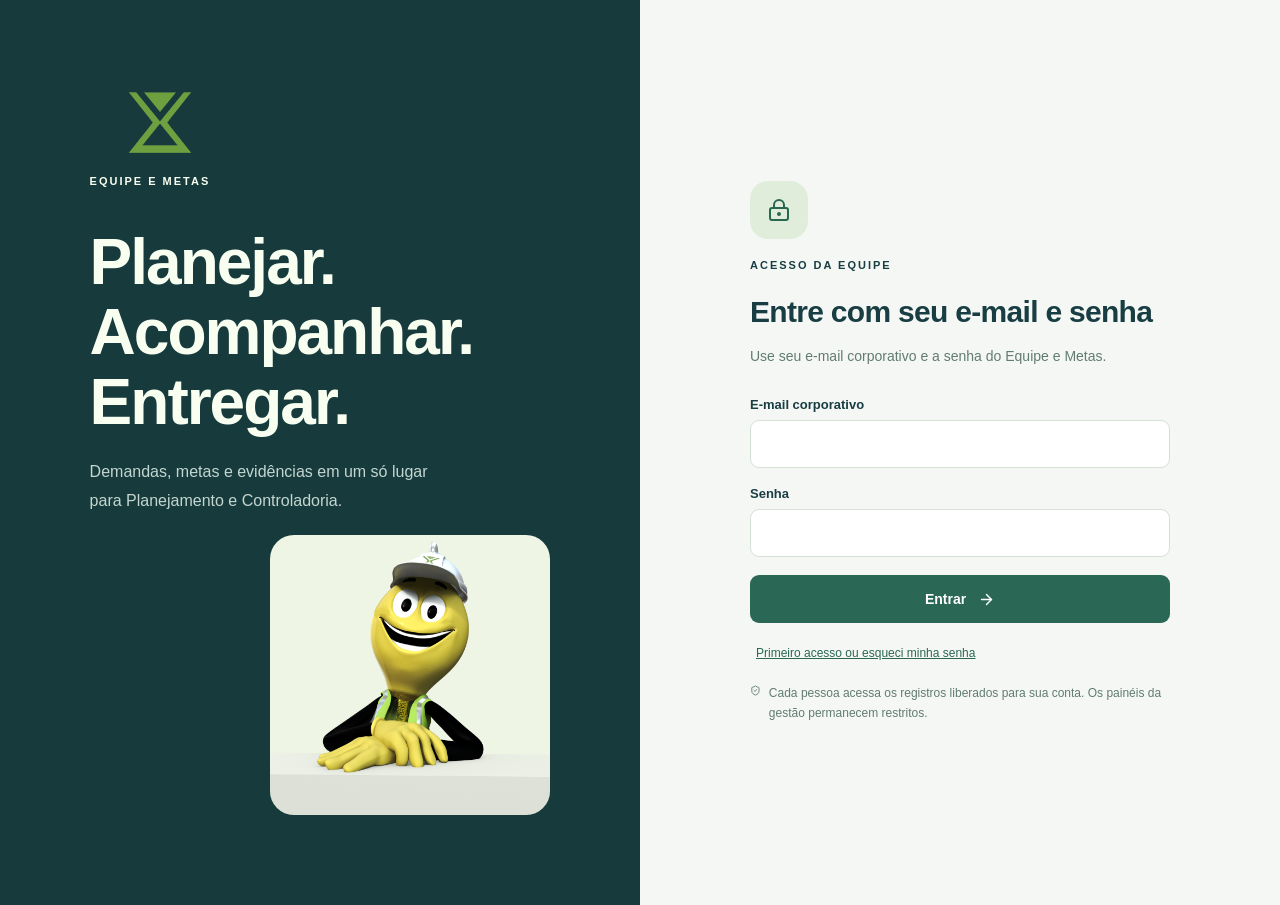
==== index.html @ 8d79b0d6 "Publish direct Microsoft authorization and return to email panel" ====
<!doctype html><html lang="pt-BR"><head><meta charset="UTF-8"/><meta name="viewport" content="width=device-width, initial-scale=1.0"/><meta name="referrer" content="strict-origin-when-cross-origin"/><meta name="robots" content="noindex,nofollow"/><title>LUPEMA | Equipe e Metas</title>  <script type="module" crossorigin src="./assets/index-ZV9DsoU4.js"></script>
  <link rel="modulepreload" crossorigin href="./assets/Configuration-v-RTtasw.js">
  <link rel="stylesheet" crossorigin href="./assets/index-D6_NsVhE.css">
</head><body><div id="root"></div></body></html>
---- assets/index-D6_NsVhE.css ----
.team-chat{grid-template-columns:260px minmax(0,1fr);align-items:start;gap:22px;display:grid}.chat-context{color:#254338;background:#eaf1ed;border:1px solid #d7e3db;border-radius:16px;padding:24px}.chat-team-icon{background:#d6e5dc;border-radius:15px;place-items:center;width:52px;height:52px;margin-bottom:22px;display:grid}.chat-context h2{margin:8px 0;font-size:23px}.chat-context>p{color:#5a6d65;margin:0 0 24px;font-size:14px;line-height:1.65}.chat-day-picker{border-top:1px solid #d1ded5;padding-top:20px}.chat-day-picker label{margin-bottom:8px;font-size:12px;font-weight:700;display:block}.chat-day-picker>div{align-items:center;gap:3px;display:flex}.chat-day-picker input{width:100%;min-width:0;font:inherit;background:#fff;border:1px solid #c7d8cd;border-radius:7px;padding:9px;font-size:13px}.chat-day-picker .text-btn{margin-top:10px}.chat-topics{gap:13px;margin-top:26px;font-size:12px;display:grid}.chat-topics b{font-size:13px}.chat-privacy{border-top:1px solid #d1ded5;gap:9px;margin-top:26px;padding-top:19px;display:flex}.chat-privacy svg{flex-shrink:0;margin-top:3px}.chat-privacy p{margin:0;font-size:12px;line-height:1.6}.chat-conversation{background:#fff;border:1px solid #dce6df;border-radius:16px;min-width:0;overflow:hidden;box-shadow:0 8px 28px #24473605}.chat-header{border-bottom:1px solid #e4ebe6;justify-content:space-between;align-items:center;padding:20px 24px;display:flex}.chat-header h2{margin:5px 0;font-size:21px}.chat-sync{color:#6b8176;font-size:12px}.chat-messages{overscroll-behavior:contain;scrollbar-gutter:stable;background:#f7f9f7;height:clamp(300px,47vh,590px);padding:24px;overflow-y:auto}.chat-empty{text-align:center;color:#819188;flex-direction:column;justify-content:center;align-items:center;gap:8px;min-height:270px;padding:20px;display:flex}.chat-empty h3{color:#294d3f;margin:8px 0 0;font-size:20px}.chat-empty p{max-width:350px;margin:0;font-size:14px;line-height:1.6}.chat-empty small{margin-top:7px;font-size:12px}.chat-message{align-items:flex-end;gap:10px;margin:0 0 18px;display:flex}.chat-avatar{color:#345b49;background:#e3ece7;border-radius:50%;flex-shrink:0;place-items:center;width:32px;height:32px;font-size:11px;font-weight:700;display:grid}.chat-bubble{background:#fff;border:1px solid #e1e8e3;border-radius:15px 15px 15px 3px;min-width:150px;max-width:80%;padding:13px 16px 10px}.chat-message.mine{flex-direction:row-reverse}.chat-message.mine .chat-avatar{color:#fff;background:#2f6753}.chat-message.mine .chat-bubble{background:#e7f1e9;border-color:#d4e5d8;border-radius:15px 15px 3px}.chat-message-meta{justify-content:space-between;align-items:center;gap:18px;display:flex}.chat-message-meta b{color:#315842;font-size:12px}.chat-message-meta time{color:#788a7e;font-size:10px}.chat-bubble>p{white-space:pre-wrap;overflow-wrap:anywhere;color:#2d4135;margin:8px 0;font-size:14px;line-height:1.65}.chat-bubble blockquote{overflow-wrap:anywhere;background:#00000004;border-left:3px solid #94b59d;gap:4px;margin:10px 0 0;padding:7px 10px;font-size:11px;display:grid}.chat-bubble blockquote span{white-space:pre-wrap}.chat-reply{color:#637d6c;font:inherit;cursor:pointer;background:0 0;border:0;align-items:center;gap:5px;padding:2px 0;font-size:11px;display:flex}.chat-composer{background:#fff;border-top:1px solid #e2eae4;padding:17px 22px}.chat-composer textarea{box-sizing:border-box;resize:vertical;color:#263f30;width:100%;min-height:80px;max-height:220px;font:inherit;background:#fafcfb;border:1px solid #d8e4db;border-radius:10px;padding:13px 14px;font-size:14px;line-height:1.6;display:block}.chat-composer textarea:focus{outline-offset:2px;outline:2px solid #6b9879}.chat-compose-footer{justify-content:space-between;align-items:center;gap:12px;margin-top:12px;display:flex}.chat-compose-footer>span{color:#7b8c81;font-size:11px}.chat-reply-preview{background:#f1f6f2;border-left:3px solid #6d9276;border-radius:5px;justify-content:space-between;align-items:center;gap:15px;margin-bottom:10px;padding:10px 12px;display:flex}.chat-reply-preview>div{gap:5px;min-width:0;font-size:12px;display:grid}.chat-reply-preview span{white-space:nowrap;text-overflow:ellipsis;color:#6e8074;overflow:hidden}.chat-error{color:#8e392f;background:#fff3f0;padding:12px 20px;font-size:13px}.chat-error button{color:inherit;cursor:pointer;background:0 0;border:0;text-decoration:underline}.chat-load-more{color:#42624e;cursor:pointer;font:inherit;background:#fff;border:1px solid #d5e1d8;border-radius:20px;margin:0 auto 20px;padding:8px 15px;font-size:12px;display:block}.team-chat button:focus-visible{outline-offset:3px;outline:2px solid #64856d}.team-chat button:disabled{opacity:.55;cursor:default}@media (width<=1100px){.team-chat{grid-template-columns:210px minmax(0,1fr);gap:15px}.chat-context{padding:18px}.chat-bubble{max-width:88%}}@media (width<=780px){.team-chat{grid-template-columns:1fr}.chat-context{grid-template-columns:1fr;gap:0;padding:17px;display:grid}.chat-context .chat-team-icon,.chat-context>.eyebrow,.chat-context>h2,.chat-context>p,.chat-topics{display:none}.chat-day-picker{border:0;padding:0}.chat-day-picker>div{max-width:300px}.chat-privacy{margin-top:14px;padding-top:12px}.chat-header{padding:16px}.chat-messages{height:48vh;padding:16px 10px}.chat-composer{padding:14px}.chat-compose-footer{align-items:flex-end}.chat-compose-footer>span{max-width:115px;line-height:1.5}.chat-bubble{min-width:0;max-width:calc(100% - 42px)}.chat-message-meta{gap:14px}.chat-message-meta b{overflow-wrap:anywhere}.chat-sync{font-size:11px}}.team-chat .sr-only{clip:rect(0,0,0,0);white-space:nowrap;border:0;width:1px;height:1px;margin:-1px;padding:0;position:absolute;overflow:hidden}:root{--ink:#18383e;--muted:#738487;--line:#e5ece9;--paper:#f5f7f6;--green:#2c785b;--lime:#d7f4ac;--red:#b44d43;--amber:#a27526;--blue:#3d7294;--sidebar:242px}*{box-sizing:border-box}body{background:var(--paper);color:var(--ink);-webkit-font-smoothing:antialiased;margin:0;font-family:Inter,-apple-system,BlinkMacSystemFont,Segoe UI,sans-serif;font-size:13px}button,input,select,textarea{font:inherit}button,a,input,select,textarea{-webkit-tap-highlight-color:transparent}button{cursor:pointer}button:disabled{opacity:.5;cursor:default}button:focus-visible,a:focus-visible,summary:focus-visible{outline-offset:3px;outline:3px solid #80ba93}a{color:inherit;text-decoration:none}button{color:inherit}input,select,textarea{color:var(--ink);background:#fff;border:1px solid #dce5df;border-radius:8px;outline:none;max-width:100%;min-height:38px;padding:8px 10px;font-size:12px}input:focus,select:focus,textarea:focus{border-color:#5c967a;box-shadow:0 0 0 3px #4a966517}textarea{resize:vertical;width:100%;line-height:1.6}input:disabled{color:#758583;background:#f2f5f3}h1,h2,h3,h4,p{margin:0}h1,h2,h3{letter-spacing:-.025em}h1{font-size:29px;font-weight:650;line-height:1.23}h2{font-size:17px;font-weight:650;line-height:1.4}h3{font-size:15px;font-weight:650}h4{font-size:12px;font-weight:650}small{color:var(--muted);font-size:11px;line-height:1.6}b,strong{font-weight:600}.app-shell{min-height:100vh}.sidebar{width:var(--sidebar);color:#b7cbca;z-index:20;background:#15353b;border-right:1px solid #204047;flex-direction:column;padding:30px 18px 0;display:flex;position:fixed;inset:0 auto 0 0}.brand{flex-direction:column;gap:16px;margin:0 11px 35px;display:flex}.brand img{object-fit:contain;object-position:left;filter:brightness(0)invert();width:158px;height:49px}.brand>span{letter-spacing:3.6px;color:#b9d5cc;font-size:9px;font-weight:600}.nav-label{letter-spacing:1.8px;color:#7e9fa1;margin-bottom:10px;padding-left:13px;font-size:9px;font-weight:600;display:block}.nav-label.second{margin:27px 0 9px}nav{flex:1;margin:0 -3px;overflow-y:auto}nav button{color:#b1c8c7;text-align:left;background:0 0;border:none;border-radius:7px;align-items:center;gap:11px;width:100%;margin-bottom:4px;padding:12px 13px;font-size:11.5px;font-weight:500;transition:all .15s;display:flex}nav button:hover{color:#fff;background:#ffffff0a}nav button.active{background:var(--lime);color:#1c463e;font-weight:650}nav button b{background:#ffffff12;border-radius:5px;place-items:center;min-width:19px;height:19px;margin-left:auto;font-size:10px;display:grid}nav button.active b{background:#123d2f16}.sidebar-bottom{padding:20px 12px 0}.private-label{color:#b1d4c4;align-items:center;gap:7px;font-size:10px;display:flex}.sidebar-bottom p{color:#7b9c9d;margin:13px 0 20px;font-size:11px;line-height:1.8}.sidebar-person{border-top:1px solid #ffffff10;align-items:center;gap:10px;margin:0 -12px;padding:20px 9px;display:flex}.sidebar-person b{color:#e2eeeb;font-size:11px}.sidebar-person small{color:#8da9a8;margin-top:3px;font-size:9px;display:block}.sidebar-person .avatar{color:#d2e5dc;background:#3b5759;width:34px;height:34px}.workspace{margin-left:var(--sidebar)}.topbar{border-bottom:1px solid var(--line);background:#ffffffdc;justify-content:space-between;align-items:center;height:65px;padding:0 36px;display:flex}.breadcrumb{color:#90a09d;align-items:center;gap:14px;font-size:10px;display:flex}.breadcrumb>span{letter-spacing:1.5px;font-size:9px}.breadcrumb b{color:#45605e;font-size:11px;font-weight:500}.topbar-right{align-items:center;gap:15px;display:flex}.sync{color:#8a9b94;align-items:center;gap:6px;font-size:10px;display:flex}.sync i{background:#74ab86;border-radius:50%;width:5px;height:5px}.avatar{color:#55735d;letter-spacing:.2px;background:#edf2e9;border-radius:50%;flex-shrink:0;justify-content:center;align-items:center;width:36px;height:36px;font-size:11px;font-weight:600;display:inline-flex}.avatar.small{background:#e8eee6;width:24px;height:24px;font-size:8px}.topbar .avatar{width:29px;height:29px}.mobile-menu{display:none!important}main{max-width:1710px;margin:auto;padding:33px 36px 0}.page-heading{justify-content:space-between;align-items:center;gap:20px;margin-bottom:26px;display:flex}.eyebrow{letter-spacing:1.6px;color:#82958c;margin-bottom:8px;font-size:8.5px;font-weight:650;display:block}.page-heading h1{margin-bottom:8px}.page-heading p{color:#7c8f87;font-size:12px;line-height:1.6}.heading-actions{white-space:nowrap;align-items:center;gap:9px;display:flex}.btn{white-space:nowrap;background:#fff;border:1px solid #dbe4dc;border-radius:7px;justify-content:center;align-items:center;gap:7px;min-height:36px;padding:10px 12px;font-size:11px;font-weight:550;line-height:1;transition:all .15s;display:inline-flex}.btn:hover{background:#f1f5ef;border-color:#b6cec0}.btn.primary{color:#fff;background:#2b6754;border-color:#2b6754;box-shadow:0 2px 2px #16312608}.btn.primary:hover{background:#21543f}.btn.outline{background:0 0}.btn.light{background:var(--lime);border-color:var(--lime);color:#204a37}.btn.danger-ghost{color:var(--red);background:0 0;border-color:#0000}.icon-btn{color:#7c9088;background:0 0;border:none;border-radius:6px;justify-content:center;align-items:center;padding:6px;display:inline-flex}.icon-btn:hover{color:var(--green);background:#eef4ef}.text-btn{color:#467c62;cursor:pointer;white-space:nowrap;background:0 0;border:none;align-items:center;gap:6px;padding:0;font-size:10px;font-weight:600;display:inline-flex}.text-btn.white{color:#cee5d9}.filters{flex-wrap:wrap;align-items:center;gap:9px;min-height:43px;margin-bottom:23px;display:flex}.period-pills{background:#e9eeea;border-radius:7px;margin-right:5px;padding:3px;display:flex}.period-pills button{color:#7b8c80;background:0 0;border:0;border-radius:5px;padding:8px 12px;font-size:10px;font-weight:550}.period-pills button.selected{color:#2c5a45;background:#fff;box-shadow:0 2px 4px #243b2e10}.date-range{color:#8d9a90;background:#fff;border:1px solid #e0e7e0;border-radius:7px;align-items:center;gap:7px;padding:0 8px;display:flex}.date-range input{width:99px;min-height:34px;box-shadow:none;background:0 0;border:0;padding:6px 0;font-size:10px}.date-range span{font-size:9px}.filters>select{background:#fafcf9;max-width:170px;min-height:35px;padding:6px 10px;font-size:10px}.badge{white-space:nowrap;color:#78877d;background:#f0f3ef;border:1px solid #e9eee7;border-radius:5px;align-items:center;max-width:100%;padding:4px 7px;font-size:9px;font-weight:550;line-height:1.3;display:inline-flex}.badge.green{color:#4d805d;background:#edf6ed;border-color:#e4eee0}.badge.lime{color:#2e6545;background:#d7f4ac;border:0}.badge.blue{color:#4b7a91;background:#edf3f6;border-color:#e2edf1}.badge.red{color:#b56758;background:#fcefeb;border-color:#f6e5de}.badge.amber{color:#a78341;background:#fff6e7;border-color:#f4ecd5}.panel{background:#fff;border:1px solid #e3eae3;border-radius:11px;overflow:hidden;box-shadow:0 2px 3px #18312402}.panel-head{justify-content:space-between;align-items:center;gap:12px;padding:22px 22px 18px;display:flex}.panel-head .eyebrow{letter-spacing:1.5px;margin-bottom:5px;font-size:8px}.small-muted{color:var(--muted);font-size:10px}.panel-note{color:#8b9a8e;background:#fdfefc;border-top:1px solid #eff2ed;padding:15px 22px;font-size:10px;line-height:1.7}.onboarding{color:#e5eee7;background:#183f3e;border:1px solid #244a43;border-radius:11px;grid-template-columns:1fr 360px;gap:30px;margin-bottom:22px;padding:30px 32px;display:grid;position:relative;overflow:hidden}.onboarding:after{content:"";pointer-events:none;border:1px solid #9ecfb214;border-radius:50%;width:360px;height:360px;position:absolute;top:-125px;right:-50px}.onboarding-copy{z-index:1;max-width:460px;position:relative}.onboarding h2{color:#f4f9ef;letter-spacing:-.6px;margin:12px 0 10px;font-size:26px;font-weight:550}.onboarding p{color:#a9c4b7;max-width:440px;font-size:11px;line-height:1.9}.onboard-actions{align-items:center;gap:18px;margin-top:22px;display:flex}.onboarding .badge{letter-spacing:1px;padding:4px 6px;font-size:7px}.onboarding-steps{z-index:1;flex-direction:column;justify-content:center;gap:10px;padding-left:5px;display:flex}.onboarding-steps>div{background:#ffffff05;border:1px solid #c9ebca13;border-radius:7px;align-items:center;gap:14px;padding:12px 14px;display:flex}.onboarding-steps>div>span{color:#a9d994;font-size:10px}.onboarding-steps b{color:#e9f4e5;margin-bottom:3px;font-size:11px;display:block}.onboarding-steps small{color:#8fac9b;font-size:9px}.onboarding-steps svg{color:#769e83;margin-left:auto}.stats-grid{grid-template-columns:repeat(4,minmax(0,1fr));gap:15px;margin-bottom:22px;display:grid}.stat-card{background:#fff;border:1px solid #e1e9df;border-radius:10px;padding:19px 20px 17px}.stat-label{color:#748778;justify-content:space-between;align-items:center;gap:10px;margin-bottom:17px;font-size:10px;font-weight:500;display:flex}.stat-label svg{color:#99b395}.stat-card>strong{letter-spacing:-1px;color:#25483d;font-variant-numeric:tabular-nums;margin-bottom:12px;font-size:32px;font-weight:550;line-height:1.1;display:block}.stat-card em{color:#a3b1a0;letter-spacing:0;font-size:17px;font-style:normal;font-weight:400}.stat-card small{color:#97a18f;font-size:9px}.stat-card.alert-stat{background:#fafcf1;border-color:#e5ebd4}.alert-stat .stat-label svg{color:#b6be89}.dashboard-grid{grid-template-columns:minmax(0,1.65fr) minmax(290px,1fr);gap:21px;margin-bottom:22px;display:grid}.people-now{padding:0 22px 6px}.person-now{border-top:1px solid #edf0ea;padding:17px 0}.person-line{align-items:center;gap:10px;min-width:0;display:flex}.person-line>div{min-width:0}.person-line small{margin-top:3px;font-size:9px;display:block}.person-line>.badge{margin-left:auto;font-size:8px}.current-work{margin:13px 0 12px 46px}.current-work>button{text-align:left;color:#365745;background:#f4f7f0;border:none;border-radius:6px;align-items:flex-start;gap:8px;width:100%;margin-top:7px;padding:11px;display:flex}.running-dot{background:#78a56a;border-radius:50%;flex-shrink:0;width:5px;height:5px;margin-top:4px}.running-dot.blocked{background:#bf7664}.current-work>button b{font-size:10px;font-weight:550;line-height:1.6;display:block}.current-work small{margin-top:4px;font-size:9px;display:block}.current-work svg{flex-shrink:0;margin-left:auto}.current-work>p{color:#a1ad9e;padding:2px 0;font-size:10px}.person-now-footer{color:#99a791;justify-content:space-between;gap:8px;margin-left:46px;font-size:9px;display:flex}.person-now-footer button{color:#739365;background:0 0;border:0;align-items:center;gap:5px;padding:0;font-size:9px;display:flex}.capacity-list{padding:0 22px 17px}.capacity-item{border-top:1px solid #eef1e9;padding:17px 0 4px}.capacity-item+.capacity-item{margin-top:8px}.capacity-item .person-line{margin-bottom:13px}.person-line>strong{margin-left:auto;font-size:11px}.person-line>strong span{color:#a1ad97;font-size:10px;font-weight:400}.capacity-item>small{color:#9aa58b;margin-top:7px;font-size:9px;display:block}.progress{background:#eef2e9;border-radius:5px;width:100%;height:5px;overflow:hidden}.progress i{background:#91b47c;border-radius:5px;height:100%;transition:width .3s;display:block}.progress.red i{background:#c8856c}.empty{text-align:center;flex-direction:column;justify-content:center;align-items:center;min-height:190px;padding:34px 24px 38px;display:flex}.empty-icon{color:#8ba17d;background:#f1f5ed;border:1px solid #e9eee2;border-radius:12px;place-items:center;width:47px;height:47px;margin-bottom:16px;display:grid}.empty h3{color:#687e63;margin-bottom:9px;font-size:13px;font-weight:550}.empty p{color:#97a08e;max-width:355px;font-size:10px;line-height:1.9}.empty>.btn{margin-top:18px}.charge-list{padding:0 22px 16px}.charge-item{border-top:1px solid #eff1e9;align-items:center;gap:11px;padding:15px 0;display:flex}.alert-symbol{color:#b57c68;background:#fcf2ed;border-radius:7px;flex-shrink:0;place-items:center;width:28px;height:28px;display:grid}.alert-symbol.amber{color:#a59560;background:#f7f4e7}.charge-item>div{flex:1}.charge-item b{font-size:10px;line-height:1.6;display:block}.charge-item small{margin-top:3px;font-size:9px;display:block}.cadence{background:#f9fbf5}.cadence .panel-head>svg{color:#a8b894}.cadence-items{padding:2px 22px 0}.cadence-items>div{border-top:1px solid #e8eede;align-items:flex-start;gap:16px;padding:18px 0;display:flex}.cadence-items b{color:#647e50;width:39px;font-size:12px;font-weight:550}.cadence-items span{color:#687d5e;font-size:11px;font-weight:550}.cadence-items small{color:#a1ac90;margin-top:5px;font-size:9px;font-weight:400;display:block}.cadence-footer{color:#93a480;border-top:1px solid #e6eddb;align-items:center;gap:9px;margin:0 22px;padding:14px 0;font-size:9px;display:flex}.cadence>.text-btn{margin:10px 22px 22px}.count{color:#92a077;vertical-align:middle;background:#f0f4e8;border-radius:5px;margin-left:6px;padding:3px 6px;font-size:9px;font-weight:500}.page-footer{color:#a3af9b;letter-spacing:.3px;border-top:1px solid #e3e9df;justify-content:space-between;align-items:center;margin-top:34px;padding:22px 0 25px;font-size:8px;display:flex}.page-footer>span:first-child{align-items:center;gap:9px;font-size:8px;display:flex}.page-footer i{background:#b4bea9;border-radius:50%;width:3px;height:3px}.toolbar{border-bottom:1px solid #e9eee4;flex-wrap:wrap;justify-content:space-between;align-items:center;gap:18px;padding:17px 20px;display:flex}.tabs{align-items:center;gap:5px;display:flex}.tabs>button{color:#9aa68e;background:0 0;border:none;border-radius:6px;align-items:center;gap:8px;padding:9px 12px;font-size:11px;font-weight:500;display:flex}.tabs>button.active{color:#547443;background:#edf3e5}.tabs>button span{background:#e1ebd6;border-radius:4px;padding:2px 5px;font-size:8px}.table-controls{align-items:center;gap:8px;display:flex}.table-controls select{font-size:10px}.search-box{color:#a8b19c;border:1px solid #e0e6d8;border-radius:6px;align-items:center;gap:7px;padding:0 10px;display:flex;position:relative}.search-box input{box-shadow:none;border:none;width:205px;min-height:34px;padding:8px 0;font-size:10px}.table-scroll{width:100%;overflow-x:auto}table{border-collapse:collapse;text-align:left;width:100%}th{text-transform:uppercase;letter-spacing:.8px;color:#95a289;white-space:nowrap;background:#fcfdf9;border-bottom:1px solid #e9ede2;padding:15px 18px;font-size:8.5px;font-weight:550}td{vertical-align:middle;border-bottom:1px solid #eef1e8;min-width:100px;padding:17px 18px;font-size:10px;line-height:1.6}tr:last-child td{border-bottom:0}tbody tr:hover{background:#fdfefb}td:first-child{min-width:220px;max-width:355px}td:last-child{min-width:30px}td small{white-space:nowrap;margin-top:4px;font-size:9px;display:block}.title-link{text-align:left;background:0 0;border:none;padding:0;font-size:11px;font-weight:550;line-height:1.6}.title-link:hover{color:#2c8960}.subline{color:#99a18d;flex-wrap:wrap;align-items:center;gap:7px;margin-top:7px;font-size:9px;display:flex}.subline .avatar{width:17px;height:17px;font-size:6px}.subline>span:not(.avatar){font-size:8px}.priority{color:#b19460;font-size:8px!important}.progress-cell{min-width:63px;max-width:75px}.progress-cell b{color:#82966f;margin-bottom:6px;font-size:9px;display:block}.progress-cell .progress{height:4px}.red-text{color:#b16d57!important}.kanban{grid-template-columns:repeat(5,minmax(190px,1fr));gap:12px;padding:20px;display:grid;overflow-x:auto}.kanban-column{background:#f7f9f3;border:1px solid #eaf0e2;border-radius:8px;min-height:280px;padding:13px 10px}.kanban-column h3{align-items:center;gap:6px;margin:0 0 15px;font-size:10px;font-weight:550;display:flex}.kanban-column h3>b{color:#a0ae8e;margin-left:auto;font-weight:400}.status-dot{background:#a7b98a;border-radius:50%;width:5px;height:5px}.status-dot.red{background:#c38c6e}.status-dot.green{background:#66a476}.kanban-card{text-align:left;background:#fff;border:1px solid #e6ecdd;border-radius:7px;width:100%;margin-bottom:10px;padding:13px;display:block;box-shadow:0 2px 3px #263b1e03}.kanban-card:hover{border-color:#96b884}.kanban-card h4{margin:10px 0;font-size:11px;line-height:1.7}.kanban-card p{color:#a6af98;margin-bottom:15px;font-size:9px}.kanban-card>div:last-child{color:#9aaa8b;align-items:center;gap:4px;margin-top:12px;font-size:8px;display:flex}.kanban-card>div:last-child>span{margin-left:auto}.column-empty{color:#b0baa2;text-align:center;padding:25px 0;font-size:10px}.notice{color:#59764a;background:#eff5e9;border:1px solid #e4ecd8;border-radius:8px;align-items:flex-start;gap:13px;margin-bottom:20px;padding:17px 20px;display:flex}.notice>svg{color:#8ba775;flex-shrink:0;margin-top:3px}.notice b{font-size:11px;font-weight:550}.notice p{color:#8a9a78;margin-top:4px;font-size:10px;line-height:1.8}.warning-banner{color:#a28a54;background:#fff8e9;border:1px solid #f2e9d2;border-radius:7px;align-items:flex-start;gap:10px;margin-bottom:18px;padding:14px 18px;font-size:11px;line-height:1.8;display:flex}.warning-banner>svg{flex-shrink:0;margin-top:3px}.section-toolbar{justify-content:space-between;align-items:center;margin:4px 0 18px;display:flex}.cards-grid{grid-template-columns:repeat(2,minmax(0,1fr));gap:20px;display:grid}.plan-card,.goal-card,.feedback-card,.team-card{padding:23px}.card-top{justify-content:space-between;align-items:center;gap:8px;margin-bottom:20px;display:flex}.card-top>.badge:first-child{margin-right:auto}.plan-card .person-line{margin-bottom:22px}.plan-card h4,.feedback-card h4{color:#91a079;text-transform:uppercase;letter-spacing:.7px;margin:18px 0 8px;font-size:9px}.plan-card p,.feedback-card p,.goal-card>p{color:#819172;font-size:11px;line-height:1.9}.result-block{background:#f6f9f1;border:1px solid #eaf0df;border-radius:7px;margin:18px 0;padding:15px 17px}.result-block>b{color:#80966a;margin-bottom:6px;font-size:9px;display:block}.result-block p{color:#71865e;white-space:pre-wrap;overflow-wrap:anywhere;font-size:11px;line-height:1.8}.result-block>b:not(:first-child){margin-top:15px}.plan-summary{color:#a0ab8d;align-items:center;gap:7px;margin:20px 0;font-size:9px;display:flex}.plan-summary>span{margin-left:auto}.card-actions{border-top:1px solid #edf0e5;flex-wrap:wrap;align-items:center;gap:8px;margin-top:21px;padding-top:17px;display:flex}.card-actions>.btn{font-size:10px}.goal-card h3{margin-bottom:11px}.goal-card>p{margin:19px 0}.goal-number{align-items:center;gap:10px;margin:20px 0 12px;display:flex}.goal-number b{color:#568242;font-size:32px;font-weight:500}.goal-number span{color:#a5b18e;font-size:10px}.goal-footer{color:#a3b08b;justify-content:space-between;margin:11px 0;font-size:9px;display:flex}.goal-footer b{color:#809967}.goal-card>small{font-size:8px}.calendar-grid{grid-template-columns:repeat(7,minmax(145px,1fr));min-height:400px;display:grid;overflow-x:auto}.calendar-day{background:#fff;border-top:1px solid #e6edde;border-right:1px solid #e9efdf;padding:0 10px 20px}.calendar-day:last-child{border-right:0}.calendar-day-heading{text-align:center;background:#fcfdf9;border-bottom:1px solid #e9efdf;margin:0 -10px 12px;padding:15px 0 14px}.calendar-day-heading small{text-transform:uppercase;color:#acb89b;letter-spacing:.7px;font-size:8px;display:block}.calendar-day-heading strong{color:#6a8656;font-size:22px;font-weight:500;line-height:1.8;display:block}.calendar-day-heading span{color:#a3b190;font-size:8px;display:block}.is-today .calendar-day-heading{background:#edf4e3}.is-today .calendar-day-heading strong{color:#fff;background:#588147;border-radius:50%;width:33px;height:33px;margin:5px auto;line-height:33px}.calendar-task{text-align:left;background:#f8fbf2;border:1px solid #e0ebd3;border-left:3px solid #9bb67c;border-radius:6px;width:100%;min-height:120px;margin-bottom:9px;padding:11px 9px;display:block}.calendar-task>small{color:#9cb383;font-size:8px}.calendar-task>b{margin:8px 0;font-size:9px;font-weight:550;line-height:1.7;display:block}.calendar-task>span:not(.badge){color:#8ba86e;margin-bottom:9px;font-size:8px;display:block}.calendar-task .badge{white-space:normal;padding:3px 4px;font-size:7px}.calendar-task.blocked{background:#fcf7ef;border-color:#eee3d2 #eee3d2 #eee3d2 #c9a177}.calendar-task.done{background:#f0f7ed;border-left-color:#6a9f71}.calendar-free{text-align:center;color:#bbc4ac;padding-top:32px;font-size:8px}.button-group{align-items:center;gap:8px;display:flex}.report-heading{justify-content:space-between;align-items:center;gap:15px;margin:24px 0;display:flex}.report-heading h2{font-size:18px}.report-heading p{color:#9caa88;margin-top:7px;font-size:10px}.metrics-grid .stat-card>strong{font-size:29px}.metrics-grid .stat-card>.no-sample{letter-spacing:-.5px;margin-bottom:17px;font-size:20px}.metrics-grid .stat-label{min-height:20px;margin-bottom:13px;font-size:9px;line-height:1.6}.metrics-table th{white-space:normal;min-width:100px;font-size:8px}.metrics-table td:first-child{min-width:180px}.metrics-table td{font-size:10px}.report-section{margin-top:22px}.update-list{padding:0 22px 20px}.execution-item{border-top:1px solid #e8efdf;padding:18px 0}.execution-top{color:#8ea474;flex-wrap:wrap;align-items:center;gap:12px;font-size:9px;display:flex}.execution-top .badge{margin-left:auto}.execution-item h3{margin:14px 0 10px;font-size:12px}.execution-item>p{color:#839b69;margin:5px 0;font-size:10px;line-height:1.8}.execution-footer{color:#a9b794;flex-wrap:wrap;gap:15px;margin-top:12px;font-size:9px;line-height:1.7;display:flex}.methodology{background:#fbfcf8;border:1px solid #e0e8d7;border-radius:8px;margin-top:22px;padding:16px 20px}.methodology summary{cursor:pointer;color:#819d66;font-size:11px}.methodology>div{padding-top:10px}.methodology p{color:#8c9d77;margin:9px 0;font-size:10px;line-height:1.9}.routine-banner{background:#edf4e4;border:1px solid #e0e9d4;border-radius:9px;justify-content:space-between;align-items:center;gap:22px;margin-bottom:22px;padding:25px;display:flex}.routine-banner h2{color:#58794a;font-size:19px}.routine-banner p{color:#92a57e;margin-top:8px;font-size:10px;line-height:1.8}.routine-banner>div:last-child{gap:9px;display:flex}.routine-list{padding:0 22px 15px}.routine-row{border-top:1px solid #edf1e5;align-items:center;gap:15px;padding:19px 0;display:flex}.routine-icon{color:#9bb586;background:#f2f6eb;border-radius:8px;flex-shrink:0;place-items:center;width:38px;height:38px;display:grid}.routine-info{flex:1}.routine-info p{color:#a0b28a;max-width:670px;margin-top:5px;font-size:10px;line-height:1.8}.routine-info .subline{font-size:9px}.team-grid{grid-template-columns:repeat(3,minmax(0,1fr))}.team-card .avatar{width:46px;height:46px;font-size:13px}.team-card>h3{font-size:16px;line-height:1.5}.team-card>p{color:#a2b18b;margin-top:5px;font-size:11px}.team-details{margin-top:23px}.team-details>span{color:#acb79c;margin-bottom:14px;font-size:9px;display:block}.team-details b{color:#7d9865;overflow-wrap:anywhere;margin-top:4px;font-size:10px;font-weight:500;display:block}.team-card .card-actions{align-items:stretch;gap:10px}.team-card .card-actions .btn{padding:8px 9px;font-size:9px}.agreement-rows{padding:0 22px 15px}.agreement-rows>div{border-top:1px solid #e9efdf;justify-content:space-between;gap:12px;padding:15px 0;font-size:10px;display:flex}.agreement-rows span{color:#9bad89}.agreement-rows b{text-align:right;color:#76975f;font-size:10px;font-weight:500}.operating-rules ol{color:#7f9c64;margin:0 22px 20px;padding-left:18px;font-size:11px;line-height:2.2}.operating-rules>button{margin:18px 22px 23px}.audit-list{max-height:600px;padding:0 22px 20px;overflow-y:auto}.audit-list>div{border-top:1px solid #edf1e4;gap:12px;padding:15px 0;display:flex}.audit-dot{background:#adc490;border-radius:50%;flex-shrink:0;width:5px;height:5px;margin-top:6px}.audit-list b{color:#76925b;font-size:11px}.audit-list small{margin-top:3px;font-size:9px;display:block}.audit-list p{color:#a2b18a;margin-top:6px;font-size:10px;line-height:1.8}.modal-overlay{-webkit-backdrop-filter:blur(3px);backdrop-filter:blur(3px);z-index:50;background:#102b2b65;justify-content:center;align-items:center;padding:24px;display:flex;position:fixed;inset:0}.modal{background:#fff;border:1px solid #e0e8d7;border-radius:13px;flex-direction:column;width:760px;max-width:100%;max-height:92vh;display:flex;overflow:hidden;box-shadow:0 20px 90px #0d282b40}.modal-head{border-bottom:1px solid #e9efdf;flex-shrink:0;justify-content:space-between;align-items:center;gap:15px;padding:22px 25px;display:flex}.modal-head h2{color:#506f40;font-size:19px}.modal-head .eyebrow{color:#9db38a;letter-spacing:1.4px;margin-bottom:5px;font-size:8px}.modal form{flex-direction:column;min-height:0;display:flex;overflow:hidden}.modal-body{overscroll-behavior:contain;flex:1;padding:24px 25px;overflow-y:auto}.form-grid{grid-template-columns:1fr 1fr;gap:19px 20px;display:grid}.wide{grid-column:1/-1}.field{flex-direction:column;gap:7px;min-width:0;display:flex}.field>span{color:#76915e;font-size:10px;font-weight:550}.field>input,.field>textarea,.field>select{color:#547544;border-color:#dfe8d4;width:100%;min-height:40px;font-size:12px;line-height:1.6}.field>small{color:#acb99a;font-size:9px;font-weight:400;line-height:1.8}.form-note{color:#96a982;background:#f7faf2;border:1px solid #edf2e4;border-radius:7px;padding:12px 14px;font-size:10px;line-height:1.8}.checkbox-line{color:#839e6a;align-items:center;gap:8px;min-height:40px;font-size:11px;display:flex}.checkbox-line input,input[type=checkbox]{min-height:unset;accent-color:#5c8646;cursor:pointer;width:14px;height:14px;padding:0}.daychecks{gap:7px;display:flex}.daychecks label{color:#b7c2a6;cursor:pointer;border:1px solid #e2ead8;border-radius:6px;justify-content:center;align-items:center;width:34px;height:38px;font-size:10px;display:flex;position:relative}.daychecks label.checked{color:#638646;background:#eef6e3;border-color:#b6d093}.daychecks input{opacity:0;width:100%;height:100%;margin:0;position:absolute;inset:0}.daychecks input:focus-visible+span{outline-offset:8px;outline:2px solid #6a9c50}.form-callout{color:#6e9354;background:#f3f8eb;border:1px solid #e3ecd7;border-radius:7px;flex-direction:column;gap:6px;padding:14px 16px;font-size:12px;display:flex}.form-callout small{color:#a0b48a;font-size:10px}.modal-footer{background:#fcfdf9;border-top:1px solid #e5edda;flex-shrink:0;justify-content:flex-end;align-items:center;gap:10px;padding:17px 25px;display:flex}.modal-footer>span{color:#afbb9e;max-width:270px;margin-right:auto;font-size:8px}.modal-footer .btn{font-size:10px}.detail-title h3{color:#50733c;margin-top:12px;font-size:21px;line-height:1.5}.detail-title .card-top{justify-content:flex-start;margin-bottom:0}.detail-title .card-top>.badge:first-child{margin-right:0}.detail-progress{align-items:center;gap:14px;margin:23px 0;display:flex}.detail-progress strong{color:#8ca474;font-size:12px}.detail-grid{background:#fcfdf8;border:1px solid #e8efdc;border-radius:8px;grid-template-columns:repeat(4,1fr);gap:21px 16px;padding:20px;display:grid}.detail-grid small{color:#a2b28b;margin-bottom:6px;font-size:9px;display:block}.detail-grid b{color:#74925a;font-size:11px;font-weight:500}.detail-text{color:#9bad87;white-space:pre-wrap;overflow-wrap:anywhere;margin:20px 0;font-size:11px;line-height:1.9}.detail-section{border-top:1px solid #e7efda;margin-top:25px;padding-top:20px}.detail-section h4{color:#719351;margin-bottom:12px;font-size:11px}.detail-section>p{color:#97ad7e;white-space:pre-wrap;overflow-wrap:anywhere;font-size:11px;line-height:1.9}.detail-section small{color:#abbd95;font-size:9px}.detail-actions{flex-wrap:wrap;gap:8px;margin-top:24px;display:flex}.detail-actions .btn{font-size:10px}.history-update{background:#f9fcf4;border:1px solid #eaf1dd;border-radius:7px;margin-top:12px;padding:15px}.history-update>div{justify-content:space-between;align-items:center;gap:10px;margin-bottom:12px;display:flex}.history-update p{color:#93ac77;margin:5px 0;font-size:10px;line-height:1.9}.history-update>small{color:#b1c29b;margin-top:12px;display:block}.snapshot-list>div{background:#fcfef8;border:1px solid #e6efd8;border-radius:7px;margin:10px 0;padding:15px}.snapshot-list b{color:#7c9e5e;font-size:11px;line-height:1.7;display:block}.snapshot-list small{color:#a6bd8d;margin-top:7px;font-size:9px;display:block}.checklist-heading{color:#90a976;justify-content:space-between;align-items:center;gap:10px;margin-bottom:10px;font-size:11px;display:flex}.task-checklist{border:1px solid #e1edd2;border-radius:7px;max-height:260px;margin-top:10px;overflow-y:auto}.task-checklist:empty{display:none}.task-checklist>label{cursor:pointer;border-bottom:1px solid #edf4e2;align-items:flex-start;gap:10px;padding:13px;display:flex}.task-checklist>label:hover{background:#f7fced}.task-checklist>label:last-child{border-bottom:0}.task-checklist input{flex-shrink:0;margin-top:3px}.task-checklist b{color:#7e9c60;font-size:11px;font-weight:500;line-height:1.7}.task-checklist small{color:#aec494;margin-top:3px;font-size:9px;display:block}.copy-text{color:#769a51;height:300px;font-size:12px;line-height:1.9}.toast{z-index:100;color:#e6f4d6;background:#183e3b;border:1px solid #34594d;border-radius:9px;align-items:center;gap:12px;max-width:min(650px,100% - 32px);padding:15px 18px;font-size:11px;line-height:1.8;display:flex;position:fixed;bottom:27px;left:calc(50% + 90px);transform:translate(-50%);box-shadow:0 5px 30px #1c352e25}.toast>svg{color:#bee693;flex-shrink:0}.toast>button{color:#a6c498;background:0 0;border:none;padding:0 0 0 8px;display:flex}.demo-banner{color:#9e925b;background:#fcf5de;border:1px solid #eee1b2;border-radius:8px;justify-content:space-between;align-items:center;gap:12px;margin-bottom:24px;padding:12px 18px;font-size:10px;display:flex}.demo-banner .btn{color:#9c925c;background:#fffdf7;border-color:#e6dba8;min-height:30px;padding:7px 10px;font-size:9px}.error-banner{color:#b69373;background:#fdf1e9;border:1px solid #f1ddcc;border-radius:8px;flex-wrap:wrap;align-items:center;gap:10px;margin-bottom:22px;padding:14px;font-size:11px;display:flex}.error-banner a{margin-left:auto;text-decoration:underline}.error-banner .btn{min-height:28px;padding:7px;font-size:9px}.spin{animation:1s linear infinite spin}.sidebar-scrim{display:none}@keyframes spin{to{transform:rotate(360deg)}}@media (width>=1550px){:root{--sidebar:255px}main{padding:40px 46px 0}.topbar{padding:0 46px}.page-heading h1{font-size:32px}.page-heading p{font-size:13px}.dashboard-grid{grid-template-columns:1.7fr 1fr}.onboarding{grid-template-columns:1fr 400px}}@media (width<=1250px){:root{--sidebar:215px}.sidebar{padding:26px 12px 0}.brand{margin-bottom:29px}.brand img{width:145px}.brand>span{font-size:8px}nav button{gap:8px;padding:11px;font-size:10px}.topbar{padding:0 26px}main{padding:29px 26px 0}h1{font-size:25px}.page-heading .eyebrow{font-size:7px}.heading-actions .btn{font-size:10px}.onboarding{grid-template-columns:1fr 300px;gap:20px;padding:26px}.onboarding h2{font-size:23px}.onboarding-steps>div{padding:11px}.onboard-actions{gap:13px}.onboarding .text-btn{font-size:9px}.stats-grid{gap:12px}.stat-card{padding:16px}.stat-label{font-size:9px}.stat-card>strong{font-size:29px}.stat-card small{font-size:8px}.dashboard-grid{grid-template-columns:1.55fr 1fr;gap:16px}.panel-head{padding:20px 18px 16px}.panel-head h2{font-size:14px}.people-now{padding-left:18px;padding-right:18px}.person-line b{font-size:10px}.person-line small{font-size:8px}.person-line>.badge{font-size:7px}.person-line>strong{font-size:10px}.person-line>strong span{font-size:8px}.capacity-list{padding-left:18px;padding-right:18px}.team-grid{grid-template-columns:repeat(2,minmax(0,1fr))}.cards-grid{gap:16px}.routine-banner{flex-direction:column;align-items:flex-start}.filters{gap:7px}.filters>select{max-width:145px;font-size:9px}.period-pills button{padding:8px 10px;font-size:9px}.date-range input{width:94px;font-size:9px}.toolbar{gap:12px}.table-controls{flex-wrap:wrap}.search-box input{width:180px}.report-heading h2{font-size:16px}.agreement-rows>div,.agreement-rows b{font-size:9px}}@media (width<=1050px){:root{--sidebar:198px}main{padding:26px 22px 0}.topbar{padding:0 22px}.sidebar{padding:24px 10px 0}.brand{margin-left:8px}.brand img{width:138px}.nav-label{letter-spacing:1.4px;font-size:8px}nav button{gap:7px;padding:11px 9px;font-size:9px}nav svg{width:16px}.sidebar-bottom{padding-left:8px;padding-right:8px}.page-heading{align-items:flex-start}.heading-actions .btn span{display:none}.page-heading h1{font-size:24px}.onboarding{grid-template-columns:1fr;padding:25px}.onboarding-copy{max-width:100%}.onboarding-steps{grid-template-columns:repeat(3,1fr);gap:9px;padding:0;display:grid}.onboarding-steps>div{align-items:flex-start;gap:9px;padding:12px}.onboarding-steps>div>svg{display:none}.onboarding-steps small{font-size:8px;line-height:1.7}.onboarding-steps b{font-size:10px}.stats-grid{gap:10px}.stat-card{padding:15px 13px}.stat-card .stat-label{min-height:22px;margin-bottom:11px;font-size:8px;line-height:1.6}.stat-label svg{width:14px}.stat-card small{font-size:8px;line-height:1.7;display:block}.stat-card>strong{font-size:27px}.dashboard-grid{grid-template-columns:1fr}.capacity-list{grid-template-columns:repeat(2,minmax(0,1fr));gap:0 25px;display:grid}.capacity-item+.capacity-item{margin-top:0}.cadence-items{gap:25px;display:flex}.cadence-items>div{flex:1;gap:12px}.cadence-items small{line-height:1.7}.cards-grid{grid-template-columns:1fr 1fr}.plan-card,.goal-card,.feedback-card,.team-card{padding:20px}.card-actions .btn{font-size:9px}.metrics-grid .stat-label{font-size:8px}.metrics-grid .stat-card>.no-sample{margin-bottom:16px;font-size:16px}.metrics-grid .stat-card>strong{font-size:24px}.report-heading{align-items:flex-start}.report-heading h2{font-size:14px}.report-heading .btn{padding:8px;font-size:9px}.calendar-grid{grid-template-columns:repeat(7,150px)}.operating-rules ol{font-size:10px}.report-heading .button-group{flex-wrap:wrap;justify-content:flex-end}.toast{left:calc(50% + 60px)}}@media (width<=760px){:root{--sidebar:0px}.sidebar{width:240px;transition:transform .2s;transform:translate(-100%)}.sidebar.open{transform:translate(0)}.sidebar-scrim{z-index:19;background:#0c2f2e60;border:0;display:block;position:fixed;inset:0}.sidebar .brand img{width:155px}.sidebar nav button{padding:12px;font-size:11px}.sidebar .nav-label{font-size:9px}.mobile-menu{display:inline-flex!important}.workspace{margin-left:0}.topbar{height:58px;padding:0 18px}.breadcrumb{gap:9px}.breadcrumb>span{font-size:8px}.breadcrumb>b{font-size:10px}.topbar-right{gap:8px}.sync{display:none}main{padding:24px 18px 0}.page-heading{flex-wrap:wrap;gap:17px;margin-bottom:21px}.page-heading h1{font-size:25px}.page-heading p{font-size:11px}.page-heading .eyebrow{letter-spacing:1.2px;font-size:7px}.heading-actions{margin-left:auto}.heading-actions .btn span{display:inline}.filters{gap:8px;margin-bottom:20px}.period-pills{margin:0}.period-pills button{padding:8px 11px;font-size:9px}.date-range{margin-left:auto}.filters>select{max-width:unset;flex:1;min-width:90px;font-size:9px}.date-range input{width:95px}.onboarding{gap:22px;padding:23px}.onboarding h2{font-size:25px}.onboarding p{font-size:11px}.onboarding-steps{grid-template-columns:1fr;gap:7px}.onboarding-steps>div{align-items:center;padding:11px 13px}.onboarding-steps>div>svg{display:block}.onboarding-steps b{font-size:11px}.onboarding-steps small{font-size:9px}.onboarding-steps>div>span{font-size:10px}.onboard-actions{flex-wrap:wrap;gap:12px}.onboard-actions .btn{font-size:10px}.stats-grid{grid-template-columns:repeat(2,minmax(0,1fr));gap:11px}.stat-card{padding:17px}.stat-card .stat-label{min-height:unset;font-size:9px}.stat-card>strong{font-size:30px}.stat-card small{font-size:9px}.dashboard-grid{gap:18px;margin-bottom:18px}.panel-head{padding:20px 18px 16px}.panel-head h2{font-size:15px}.panel-head .eyebrow{font-size:7px}.person-line b{font-size:11px}.person-line small{font-size:9px}.person-line>.badge{font-size:8px}.capacity-list{display:block}.capacity-item+.capacity-item{margin-top:8px}.capacity-item .person-line>strong{font-size:11px}.capacity-item .person-line>strong span{font-size:9px}.cadence-items{display:block}.cadence-items>div{padding:17px 0}.cadence-items small{font-size:10px}.cards-grid{grid-template-columns:1fr}.table-controls{gap:8px;width:100%}.search-box{flex:1}.search-box input{width:100%;min-width:150px}.table-controls>select{max-width:150px}.toolbar{padding:15px}.toolbar .tabs>button{font-size:10px}.plan-card,.feedback-card,.goal-card,.team-card{padding:22px}.card-actions .btn{font-size:10px}.notice{gap:10px;padding:15px}.notice b,.notice p{font-size:10px}.section-toolbar{gap:10px}.section-toolbar .btn{font-size:9px}.section-toolbar .tabs>button{padding:8px 10px;font-size:10px}.report-heading{flex-direction:column;gap:17px}.report-heading h2{font-size:16px;line-height:1.7}.report-heading .button-group{align-self:flex-end}.metrics-grid .stat-card .stat-label{min-height:24px;font-size:9px}.metrics-grid .stat-card>.no-sample{font-size:20px}.metrics-grid .stat-card>strong{font-size:28px}.metrics-grid .stat-card small{font-size:8px}.execution-top{gap:9px;font-size:9px}.execution-top>.badge{margin-left:0}.routine-banner{padding:23px}.routine-banner h2{font-size:22px;line-height:1.4}.routine-banner>div:last-child{flex-wrap:wrap}.routine-banner p{font-size:11px}.routine-list{padding:0 18px 13px}.routine-row{flex-wrap:wrap;align-items:flex-start;gap:11px}.routine-info{min-width:calc(100% - 60px)}.routine-info h3{font-size:11px;line-height:1.8}.routine-info p{font-size:10px}.routine-row>.badge{margin-left:49px}.routine-row>.btn{margin-left:auto;font-size:9px}.page-footer{flex-direction:column;align-items:flex-start;gap:14px;margin-top:26px;font-size:8px}.modal-overlay{padding:12px}.modal{border-radius:10px;max-height:95vh}.modal-head{padding:19px 18px}.modal-head h2{font-size:17px}.modal-body{padding:21px 18px}.form-grid{grid-template-columns:1fr;gap:18px}.wide{grid-column:auto}.field>span{font-size:11px}.field>input,.field>textarea,.field>select{min-height:42px;font-size:13px}.modal-footer{flex-wrap:wrap;gap:7px;padding:15px 18px}.modal-footer>span{width:100%;max-width:100%;margin-bottom:3px;font-size:8px}.modal-footer .btn{font-size:10px}.detail-title h3{font-size:20px}.detail-grid{grid-template-columns:repeat(2,1fr);gap:20px;padding:17px}.detail-actions{gap:7px}.detail-actions .btn{padding:9px;font-size:10px}.history-update>div{flex-wrap:wrap}.toast{width:calc(100% - 32px);font-size:11px;bottom:18px;left:50%}.demo-banner{flex-direction:column;align-items:flex-start;padding:14px 16px;font-size:10px}.error-banner,.agreement-rows span,.agreement-rows b{font-size:10px}.person-now-footer{font-size:8px}.current-work>button b,.charge-item b,.page-heading .heading-actions .btn{font-size:10px}}@media print{body{color:#23452a;background:#fff;font-size:10px}.sidebar,.topbar,.page-heading,.filters,.heading-actions,.no-print,.modal-overlay,.toast,.page-footer,.demo-banner,.error-banner,.table-scroll .icon-btn,.report-section .btn{display:none!important}.workspace{margin:0}main{max-width:none;padding:0}.stats-grid{gap:10px}.stat-card{break-inside:avoid;padding:14px}.stat-card>strong{font-size:23px!important}.panel{box-shadow:none;break-inside:auto;margin-bottom:15px;overflow:visible}.report-heading{margin:10px 0 20px}.report-heading h2{font-size:16px}.panel-head{padding:14px 15px}.table-scroll{overflow:visible}table{table-layout:auto;width:100%}th,td{min-width:unset!important;max-width:none!important;padding:8px!important;font-size:8px!important}td:first-child{min-width:unset}.title-link{font-size:8px}td small,.subline{white-space:normal!important;font-size:7px!important}tr{break-inside:avoid}.metrics-table td:first-child,.metrics-table th{min-width:unset}.methodology{break-inside:avoid}.methodology>div{display:block}.badge{font-size:7px}.execution-item{break-inside:avoid}.avatar{display:none}.progress{-webkit-print-color-adjust:exact;print-color-adjust:exact}.stats-grid{grid-template-columns:repeat(4,1fr)}.metrics-grid .stat-card .stat-label{font-size:8px}.stat-card small{font-size:7px}.detail-section{break-inside:avoid}.report-section{margin-top:15px}.report-heading:before{content:"LUPEMA ENGENHARIA / EQUIPE E METAS";font-size:9px;font-weight:700;display:block}.report-heading{display:block}.report-heading .eyebrow{margin-top:12px}@page{size:A4 landscape;margin:12mm}}.improvement-card{padding:23px}.improvement-card>h3{margin-bottom:10px;font-size:17px;line-height:1.5}.improvement-card>h4{color:#6b8758;margin:18px 0 8px;font-size:10px}.improvement-card>p{color:#7a8e6e;margin-top:9px;font-size:11px;line-height:1.9}.improvement-numbers{align-items:center;gap:16px;margin:18px 0;display:flex}.improvement-numbers>span{color:#96aa80;font-size:9px}.improvement-numbers>span>b{color:#6a8a51;font-size:22px;font-weight:500;line-height:1.8;display:block}.improvement-numbers small{font-size:9px;font-weight:400}.improvement-numbers>svg{color:#a8bd93}.improvement-numbers>span:last-child{margin-left:auto}.improvement-card>.validated-line{color:#618454;align-items:center;gap:7px;font-size:9px;display:flex}.improvement-card>.small-muted{color:#9eb38b;margin-top:15px;font-size:9px}body{font-size:14px}.eyebrow{font-size:9px}.btn{font-size:12px}.badge{font-size:10px}.panel-head h2{font-size:16px}.panel-note{font-size:11px}.person-line b{font-size:12px}.person-line small{font-size:10px}.current-work>button b{font-size:11px}.current-work small{font-size:10px}.empty h3{font-size:14px}.empty p,.stat-label{font-size:11px}.stat-card small{font-size:10px}.title-link{font-size:12px}td{font-size:11px}td small{font-size:10px}th{font-size:9px}.subline{font-size:10px}.field>span{font-size:11px}.field>input,.field>textarea,.field>select{font-size:13px}.notice b{font-size:12px}.notice p{font-size:11px}.routine-info h3{font-size:12px}.routine-info p{font-size:11px}nav button{font-size:12px}.sidebar nav button{line-height:1.4}.panel-head .eyebrow{font-size:8px}.feedback-card p,.plan-card p,.goal-card>p,.detail-grid b,.detail-section>p{font-size:12px}.modal-footer>span{font-size:9px}.sync{font-size:11px}.toast{font-size:12px}.sidebar .nav-label.second{margin-top:20px}.sidebar-bottom p{margin:10px 0 13px}@media (width<=1250px){nav button{font-size:11px}.stat-label{font-size:10px}.stat-card small{font-size:9px}.btn{font-size:11px}}@media (width<=760px){.improvement-card{padding:22px}.improvement-numbers{gap:10px}.improvement-numbers>span>b{font-size:20px}.stat-card .stat-label,.stat-card small{font-size:10px}.field>span{font-size:12px}.notice b,.notice p{font-size:11px}.person-line>.badge{font-size:9px}.current-work small{font-size:10px}.routine-info h3{font-size:12px}.routine-info p{font-size:11px}.page-heading p{font-size:12px}}.brand-lockup{align-items:center;gap:13px;display:flex}.brand .brand-lockup img{object-fit:contain;width:35px;height:45px}.brand-lockup>div>b{letter-spacing:2.4px;color:#eff7ee;font-size:23px;font-weight:550;line-height:1.4}.brand-lockup>div>small{letter-spacing:3.3px;color:#afc9c0;margin-top:2px;font-size:7px;display:block}.brand>span{letter-spacing:3.1px;font-size:8px}.panel-note,.empty p,.routine-info p,.notice p,.current-work>p,.person-now-footer,.stat-card small{color:#7c8c7c}.result-block p{color:#657e57}.subline,.person-line small,.capacity-item>small{color:#839279}.agreement-rows span,.plan-card p,.feedback-card p,.goal-card>p,.improvement-card>p{color:#758b68}.modal .field>span{color:#638050}.modal .field>small{color:#8b9f7a}.form-note{color:#7e956c}.detail-grid small,.detail-section small{color:#8e9f7f}.sidebar-bottom .sidebar-person{padding-top:15px;padding-bottom:15px}.sidebar-bottom .private-label{font-size:9px}.personal-work{background:#edf4e8;border:1px solid #dce8d4;border-radius:10px;justify-content:space-between;align-items:center;gap:24px;margin-bottom:22px;padding:24px;display:flex}.personal-work h2{color:#365f45;font-size:19px}.personal-work p{color:#6c8370;max-width:570px;margin-top:9px;font-size:12px;line-height:1.8}.personal-work small{color:#8a956a;margin-top:10px;font-size:10px;display:block}.personal-actions{flex-direction:column;gap:8px;min-width:190px;display:flex}.personal-actions .btn{justify-content:flex-start}.time-summary{background:#edf5e9;border:1px solid #deead5;border-radius:9px;grid-template-columns:repeat(3,1fr);gap:20px 18px;margin:20px 0 10px;padding:21px;display:grid}.time-summary small{color:#7a9172;margin-bottom:7px;font-size:10px;display:block}.time-summary b{color:#496d4c;font-size:12px;font-weight:550;display:block}.time-summary strong{letter-spacing:-.4px;color:#456b44;font-size:20px;font-weight:550;display:block}.time-summary strong+small{margin-top:7px;margin-bottom:0;font-size:9px}.time-note{color:#8b9a7b;margin:10px 0 22px;font-size:10px;line-height:1.9}.duration-cell{min-width:130px}.duration-cell>b{color:#507550;white-space:nowrap;font-size:12px}.duration-cell small{font-size:9px}.time-guide{border-top:none;border-bottom:1px solid #e9eee1}.time-guide b{color:#66825a}.detail-modal .time-summary+.time-note{white-space:normal}.time-summary .red-text{color:#b16d57}.personal-work .eyebrow{color:#6e8e64}@media (width<=1050px){.personal-work{align-items:flex-start;gap:18px}.personal-work h2{font-size:18px}.personal-actions .btn{font-size:10px}.time-summary{grid-template-columns:repeat(2,1fr)}}@media (width<=760px){.personal-work{flex-direction:column;padding:21px}.personal-work h2{font-size:20px}.personal-actions{flex-flow:wrap;width:100%}.personal-actions .btn{font-size:10px}.time-summary{gap:20px 12px;padding:18px}.time-summary strong{font-size:18px}.time-summary b{font-size:11px}.time-note{font-size:10px}.time-summary small{font-size:9px}}@media print{.personal-work,.time-guide{display:none}.duration-cell{min-width:unset}.duration-cell>b{font-size:8px}.duration-cell small{font-size:7px}}.calendar-toolbar{justify-content:space-between;align-items:center;gap:15px;padding:0 22px 16px;display:flex}.calendar-visit{background:#edf5f3;border-color:#d5e9e2 #d5e9e2 #d5e9e2 #4c8b7a}.calendar-visit>small{color:#6d9b8c;align-items:center;gap:4px;font-size:8px;line-height:1.5;display:flex}.calendar-visit>span:not(.badge){color:#6a9888}.calendar-visit>b{color:#3c6c60}.visits-today{margin-bottom:22px}.visit-today-list{padding:0 22px 15px}.visit-today-list>button{text-align:left;color:#597e68;background:0 0;border:none;border-top:1px solid #e8eee5;align-items:center;gap:12px;width:100%;padding:16px 0;display:flex}.visit-today-list>button>div{flex:1}.visit-today-list b{font-size:12px;display:block}.visit-today-list small{margin-top:6px;font-size:10px;display:block}.visit-owner{margin:10px 0 21px}.validated-line{color:#5b865e;align-items:center;gap:7px;margin-top:19px;font-size:11px;display:flex}.notification-rules{padding:0 22px 15px}.notification-rules p{color:#839674;border-top:1px solid #edf2e6;padding:12px 0;font-size:11px;line-height:1.9}.notification-rules b{color:#648750;font-weight:550}.notification-actions{flex-wrap:wrap;gap:10px;padding:0 22px 20px;display:flex}.notification-targets{padding:0 22px 19px}.notification-targets>div{border-top:1px solid #eaf0e2;justify-content:space-between;align-items:center;gap:10px;padding:18px 0;display:flex}.notification-targets b{color:#6e8d59;font-size:11px}.notification-targets small{color:#9fb388;overflow-wrap:anywhere;margin-top:6px;font-size:9px;display:block}.notification-targets .badge{font-size:8px}.stat-card>.notification-state{letter-spacing:-.3px;min-height:44px;font-size:16px;line-height:1.5}.notification-queue{padding:0 22px 18px}.notification-queue>details{border-top:1px solid #eaf0e2}.notification-queue summary{cursor:pointer;justify-content:space-between;align-items:center;gap:15px;padding:17px 0;list-style:none;display:flex}.notification-queue summary b{color:#668653;font-size:11px}.notification-queue summary small{color:#9aae85;margin-top:6px;font-size:9px;display:block}.notification-content{background:#f9fcf4;border:1px solid #e5eddc;border-radius:7px;margin-bottom:19px;padding:17px}.notification-content pre{white-space:pre-wrap;overflow-wrap:anywhere;color:#789361;margin:0;font-family:inherit;font-size:11px;line-height:1.9}.notification-content p{color:#8da474;overflow-wrap:anywhere;align-items:flex-start;gap:7px;margin-top:15px;font-size:10px;line-height:1.8;display:flex}.notification-content svg{flex-shrink:0;margin-top:3px}@media (width<=1050px){.calendar-panel .panel-head,.calendar-panel .button-group{flex-wrap:wrap}.stat-card>.notification-state{font-size:14px}.notification-targets{padding-left:18px;padding-right:18px}}@media (width<=760px){.calendar-toolbar{flex-wrap:wrap;padding:0 18px 15px}.visit-today-list{padding:0 18px 13px}.visit-today-list>button{flex-wrap:wrap;gap:8px}.visit-today-list>button>div{min-width:60%}.visit-today-list .badge{margin-left:26px}.visit-today-list>button>svg:last-child{margin-left:auto}.notification-rules p,.notification-content pre{font-size:11px}.notification-targets>div{flex-wrap:wrap}.notification-targets .badge{font-size:9px}.calendar-panel .button-group{gap:5px}.calendar-panel .btn{padding:9px;font-size:9px}.notification-state{font-size:15px!important}}.guidelines-panel{margin-bottom:24px}.project-guideline-grid{grid-template-columns:repeat(2,minmax(0,1fr));gap:18px;padding:0 24px 18px;display:grid}.project-guideline-grid article{border:1px solid var(--line,#e4e8ed);background:#fbfcfe;border-radius:12px;padding:22px}.project-guideline-grid h3{margin:0;font-size:19px}.project-guideline-grid small{color:#6a7381;margin-bottom:16px;line-height:1.6;display:block}.guideline-generate{align-items:end;gap:15px;padding:4px 24px 16px;display:flex}.guideline-generate .field{max-width:290px}.weekday-picks,.participant-picks{flex-wrap:wrap;gap:10px;display:flex}.weekday-picks label,.participant-picks label{background:#f2f5f8;border-radius:6px;align-items:center;gap:6px;padding:8px 10px;font-size:12px;font-weight:500;display:flex}.weekday-picks input,.participant-picks input{accent-color:#1a5e66;height:15px;width:15px!important;min-height:15px!important}.participant-picks{max-height:180px;overflow:auto}.rule-list{gap:16px;display:grid}.rule-editor{background:#fbfcfd;border:1px solid #dce3e9;border-radius:10px;margin:16px 0;padding:20px}.rule-editor .card-top{margin-bottom:15px}.rule-editor .form-grid{padding:0}.rule-editor .btn{margin-top:12px}.teams-group-list{padding:0 24px}.teams-group-list article{border-bottom:1px solid #edf0f4;align-items:center;gap:14px;padding:18px 0;display:flex}.teams-group-list article>div{flex:1;min-width:0}.teams-group-list small{color:#6a7482;font-size:12px;line-height:1.7;display:block}.teams-demand-list{grid-template-columns:repeat(2,minmax(0,1fr));gap:18px;padding:24px;display:grid}.teams-demand-list>article{border:1px solid #e1e6ed;border-radius:12px;min-width:0;padding:22px}.teams-demand-list h3{font-size:17px;line-height:1.5}.teams-demand-list>article>small{color:#6a7482}.teams-demand-list .empty{grid-column:1/-1}.source-quote{color:#536574;white-space:pre-wrap;overflow-wrap:anywhere;border-left:3px solid #aec3ca;padding-left:12px;font-size:13px;line-height:1.7}.source-message{border-top:1px solid #edf0f4;padding:12px 0}.source-message small{color:#798392}.source-message p,.source-feed p{white-space:pre-wrap;overflow-wrap:anywhere}.source-feed{padding:0 24px 24px}.source-feed article{border-bottom:1px solid #e5e9ed;padding:20px 0}.source-feed small{color:#798392}.source-feed p{font-size:13px;line-height:1.7}.source-text{white-space:pre-wrap;overflow-wrap:anywhere;max-height:320px;font:13px/1.7 inherit;overflow:auto}.minutes-text{width:100%;min-height:380px;font-family:inherit!important;font-size:13px!important;line-height:1.7!important}.meeting-action{border-bottom:1px solid #edf0f4;align-items:center;gap:14px;padding:18px 0;display:flex}.meeting-action>div{flex:1}.meeting-action small{color:#798392;line-height:1.7;display:block}.calendar-meeting{background:#f7f4fc!important;border-left-color:#7c67a6!important}.calendar-meeting small{align-items:center;gap:4px;display:flex}.collaboration-modal .result-block details{margin-top:14px}.collaboration-modal p>svg{vertical-align:middle}.collaboration-modal details summary{cursor:pointer;color:#456270;font-size:12px;line-height:1.8}.collaboration-modal .form-note{line-height:1.7}.collaboration-modal .field input[type=checkbox]{width:16px;min-height:16px}.teams-demand-list .detail-grid{margin:18px 0}.collaboration-modal .minutes-review h4{margin-top:25px}.teams-demand-list .detail-actions{margin-top:18px}@media (width<=900px){.project-guideline-grid,.teams-demand-list{grid-template-columns:1fr}.guideline-generate{flex-direction:column;align-items:stretch}.teams-group-list article{flex-wrap:wrap}.teams-group-list article>div{flex-basis:100%}.meeting-action{flex-direction:column;align-items:start}}.dashboard-frame{color:#244638}.dash-topline{justify-content:space-between;align-items:center;gap:20px;margin:2px 0 19px;display:flex}.dash-topline .eyebrow{color:#6a8371;letter-spacing:1.5px;font-size:9px}.dash-topline p{color:#566f60;flex-wrap:wrap;align-items:center;gap:8px;font-size:12px;display:flex}.dash-topline p b{font-weight:600}.dash-topline p span{color:#718074;font-size:11px}.dash-tabs{background:#e8eee7;border-radius:9px;gap:5px;width:fit-content;margin-bottom:22px;padding:5px;display:flex}.dash-tabs>button{color:#617468;background:0 0;border:0;border-radius:6px;align-items:center;gap:7px;padding:10px 15px;font-size:12px;display:flex}.dash-tabs>button[aria-selected=true]{color:#28583d;background:#fff;font-weight:600;box-shadow:0 2px 7px #244c3420}.dash-kpis{grid-template-columns:repeat(4,minmax(0,1fr));gap:16px;margin-bottom:19px;display:grid}.dash-kpi{text-align:left;background:#fff;border:1px solid #dde6dc;border-radius:10px;min-width:0;padding:20px 21px 17px;transition:background .15s,border-color .15s;box-shadow:0 3px 6px #243c2c03}.dash-kpi:hover{background:#fbfdf9;border-color:#9cbea5}.dash-kpi>div{color:#587660;justify-content:space-between;align-items:center;gap:10px;display:flex}.dash-kpi>div>span{font-size:12px;font-weight:550}.dash-kpi>strong{letter-spacing:-1.4px;color:#244e36;margin-top:10px;font-size:39px;font-weight:560;line-height:1.3;display:block}.dash-kpi p{color:#728474;min-height:34px;margin:7px 0 13px;font-size:10px;line-height:1.7}.dash-kpi>small{color:#537557;justify-content:space-between;align-items:center;gap:8px;font-size:10px;display:flex}.dash-kpi.green{background:#edf5e9;border-color:#dcead4}.dash-kpi.red>div,.dash-kpi.red>strong{color:#a65b48}.dash-kpi.amber>div,.dash-kpi.amber>strong{color:#a37c32}.dash-kpi[aria-expanded=true]{border-color:#7ba17f;box-shadow:0 0 0 2px #9cbea550}.dash-rates{background:#fff;border:1px solid #dfe8dd;border-radius:10px;grid-template-columns:repeat(4,minmax(0,1fr));margin-bottom:23px;padding:21px 0;display:grid}.dash-rates>article{border-right:1px solid #e7ece3;min-width:0;padding:0 21px}.dash-rates>article:last-child{border:0}.dash-rates>article>div:first-child{flex-wrap:wrap;justify-content:space-between;align-items:flex-start;gap:7px;min-height:31px;display:flex}.dash-rates>article>div>span{color:#4b6d52;font-size:11px;font-weight:550}.dash-rates .dash-target{color:#78906e!important;font-size:9px!important;font-weight:450!important}.dash-rates strong{color:#3b6e42;margin:5px 0 11px;font-size:29px;font-weight:550;line-height:1.5;display:block}.dash-rates strong.no-sample{color:#8b9a83;font-size:18px;line-height:2.4}.dash-rates .below strong{color:#a57844}.dash-rates>article>small{color:#73896c;font-size:9px;line-height:1.8;display:block}.dash-delta{margin-top:4px;color:#8a9780!important;font-size:9px!important}.dash-delta.positive{color:#558157!important}.dash-delta.negative{color:#aa7751!important}.dash-meter{background:#edf1e8;border-radius:5px;height:6px;margin:8px 0 11px;position:relative;overflow:visible}.dash-meter>i{background:#70936a;border-radius:5px;min-width:0;max-width:100%;height:100%;display:block}.dash-meter>b{background:#78936b;border-radius:2px;width:2px;height:12px;position:absolute;top:-3px}.dash-grid{grid-template-columns:1.2fr 1fr;align-items:start;gap:20px;margin-bottom:22px;display:grid}.dash-grid>*{min-width:0}.dash-panel{background:#fff;border:1px solid #e0e7dc;border-radius:11px;min-width:0;overflow:hidden}.dash-panel-head{justify-content:space-between;align-items:flex-start;gap:18px;padding:23px 23px 16px;display:flex}.dash-panel-head h2{color:#365e3f;font-size:16px;font-weight:600;line-height:1.5}.dash-panel-head p{color:#7b8b72;max-width:510px;margin-top:6px;font-size:10px;line-height:1.7}.dash-panel-head>svg{color:#6d8c61;flex-shrink:0;margin-top:3px}.dash-link{color:#4c7a50;text-align:left;background:0 0;border:0;align-items:center;gap:6px;padding:0;font-size:11px;font-weight:600;line-height:1.6;display:flex}.dash-panel>.dash-link{margin:8px 23px 23px}.dash-panel-head .dash-link{white-space:nowrap;margin-top:4px;font-size:10px}.dash-chart-legend,.dash-workload-legend{color:#788771;flex-wrap:wrap;gap:19px;padding:2px 23px 8px;font-size:10px;display:flex}.dash-chart-legend span,.dash-workload-legend span{align-items:center;gap:6px;display:flex}.dash-chart-legend i,.dash-workload-legend i{border-radius:2px;flex-shrink:0;width:8px;height:8px}.dash-trend-chart{min-width:0;height:255px;padding:0 15px 0 17px}.dash-chart-empty{color:#91a083;text-align:center;flex-direction:column;justify-content:center;align-items:center;gap:13px;height:255px;padding:30px;display:flex}.dash-chart-empty>svg{color:#8faa7b}.dash-chart-empty>b{color:#708466;font-size:13px;font-weight:500}.dash-chart-empty p{max-width:320px;font-size:11px;line-height:1.8}.dash-footnote{color:#809172;margin:0;padding:12px 23px 19px;font-size:10px;line-height:1.85}.dash-donut-wrap{align-items:center;gap:12px;min-height:305px;padding:0 22px 23px;display:flex}.dash-donut{flex-shrink:0;width:45%;min-width:155px;height:210px;position:relative}.dash-donut-center{pointer-events:none;flex-direction:column;justify-content:center;align-items:center;display:flex;position:absolute;inset:0}.dash-donut-center strong{color:#3a6644;letter-spacing:-1px;font-size:31px;font-weight:550}.dash-donut-center span{color:#8a9a7b;margin-top:5px;font-size:10px}.dash-status-legend{flex:1;min-width:0}.dash-status-legend button{text-align:left;color:#74896c;background:0 0;border:0;border-bottom:1px solid #f0f3e9;align-items:center;gap:7px;width:100%;padding:12px 0;font-size:10px;display:flex}.dash-status-legend button>i{border-radius:50%;flex-shrink:0;width:7px;height:7px}.dash-status-legend button>span{flex:1}.dash-status-legend button>b{color:#4c704c;text-align:right;min-width:15px;font-size:12px}.dash-status-legend button>svg{color:#a6b49a}.dash-counter{color:#6a865e;text-align:center;background:#f1f4eb;border-radius:6px;min-width:28px;padding:5px 8px;font-size:12px}.dash-attention{padding:0 23px 10px}.dash-attention>button{text-align:left;background:0 0;border:0;border-top:1px solid #edf1e6;align-items:center;gap:12px;width:100%;padding:17px 0;line-height:1.6;display:flex}.dash-attention>button:hover{background:#fcfdf9}.dash-attention>button>div{flex:1;min-width:0}.dash-attention>button b{color:#53714e;font-size:12px;display:block}.dash-attention>button small{color:#8b9b7d;margin-top:4px;font-size:10px;display:block}.dash-attention>button span:not(.dash-attention-dot){color:#ab8657;margin-top:6px;font-size:9px;display:block}.dash-attention>button>svg{color:#8ba17e}.dash-attention-dot{background:#bd9855;border-radius:50%;flex-shrink:0;align-self:flex-start;width:6px;height:6px;margin-top:7px}.dash-attention-dot.late{background:#b4765b}.dash-no-alert{text-align:center;color:#9bad8b;flex-direction:column;align-items:center;gap:14px;padding:35px 18px 42px;display:flex}.dash-no-alert>b{color:#6b895b;font-size:12px;font-weight:500}.dash-no-alert>p{color:#8d9e7d;max-width:330px;font-size:10px;line-height:1.9}.dash-goals{padding:0 23px 8px}.dash-goals>div:not(.dash-no-alert){border-top:1px solid #edf1e5;padding:18px 0}.dash-goals>div>div:first-child{justify-content:space-between;align-items:flex-start;gap:20px;display:flex}.dash-goals b{color:#5d7b52;font-size:12px;font-weight:550;line-height:1.7}.dash-goals strong{white-space:nowrap;color:#557d48;font-size:21px;font-weight:550}.dash-goals strong>span{color:#9aae87;font-size:11px}.dash-goals small{color:#8fa07d;margin:4px 0 0;font-size:10px;display:block}.dash-goals .dash-meter{margin:12px 0 8px}.dash-drill{margin:0 0 22px}.dash-empty-note{color:#8b9d7b;padding:22px 23px 28px;font-size:12px;line-height:1.9}.dash-hours-totals{background:#fafcf6;border:1px solid #e6edde;border-radius:8px;grid-template-columns:repeat(3,1fr);margin:0 23px 22px;padding:18px 0;display:grid}.dash-hours-totals>div{border-right:1px solid #e3ebdb;padding:0 15px}.dash-hours-totals>div:last-child{border:0}.dash-hours-totals small{color:#92a27e;margin-bottom:5px;font-size:10px;display:block}.dash-hours-totals strong{color:#5c8050;font-size:22px;font-weight:500}.dash-workload-legend>span:first-child>i{background:#62895b}.dash-workload-legend>span:nth-child(2)>i{background:#d9e3cf}.dash-workload-legend>span:nth-child(3)>i{background:#7da3a5}.dash-workload{max-height:540px;padding:0 23px;overflow:auto}.dash-person{border-top:1px solid #edf1e5;padding:18px 0 17px}.dash-person-head{flex-wrap:wrap;justify-content:space-between;align-items:center;gap:12px;margin-bottom:14px;display:flex}.dash-person-head>button{color:#5c7e50;text-align:left;background:0 0;border:0;align-items:center;gap:5px;padding:0;font-size:12px;display:flex}.dash-person-head>button>svg{color:#9aaa8b}.dash-load{color:#879d6d;background:#f1f5e9;border-radius:5px;padding:4px 7px;font-size:9px}.dash-load.over{color:#ac7852;background:#fff5e7}.dash-capacity-bars{gap:6px;display:grid}.dash-capacity-bars>div{background:#f5f7f0;border-radius:3px;height:8px;margin-right:64px;position:relative}.dash-capacity-bars>div>i{background:#62895b;border-radius:3px;min-width:0;height:8px;display:block}.dash-capacity-bars>div:nth-child(2)>i{background:#d9e3cf}.dash-capacity-bars>div:nth-child(3)>i{background:#7da3a5}.dash-capacity-bars>div>b{color:#869972;white-space:nowrap;margin-left:10px;font-size:10px;font-weight:500;position:absolute;top:-3px;left:100%}.dash-duration{grid-template-columns:1fr 1fr;gap:18px;padding:9px 23px 3px;display:grid}.dash-duration small{color:#8d9f7d;margin-bottom:10px;font-size:10px;display:block}.dash-duration strong{color:#5c8251;font-size:24px;font-weight:500;line-height:1.5}.dash-plan-grid{grid-template-columns:1fr 1fr;gap:23px;padding:6px 23px 17px;display:grid}.dash-plan-grid>div>span{color:#80966e;font-size:11px}.dash-plan-grid strong{color:#577f4b;font-size:26px;font-weight:500;line-height:1.8;display:block}.dash-plan-grid strong>small{color:#98aa83;font-size:12px}.dash-plan-grid>div>small{color:#8e9f7b;font-size:9px;line-height:1.8;display:block}.dash-stack{gap:21px;min-width:0;display:grid}.dash-count-grid{grid-template-columns:repeat(2,1fr);gap:23px 18px;padding:10px 23px 20px;display:grid}.dash-count-grid strong{color:#62844e;margin-bottom:7px;font-size:28px;font-weight:500;line-height:1.3;display:block}.dash-count-grid small{color:#8a9e76;font-size:10px;line-height:1.7;display:block}.dash-visit-score{align-items:center;gap:20px;padding:3px 23px 22px;display:flex}.dash-visit-score>strong{letter-spacing:-1px;color:#5b824c;max-width:48%;font-size:32px;font-weight:500}.dash-visit-score>div>b{color:#7d9767;font-size:11px;font-weight:500}.dash-visit-score small{color:#a1b18d;margin-top:7px;font-size:9px;display:block}.dash-projects{grid-template-columns:repeat(auto-fit,minmax(230px,1fr));gap:18px;margin-bottom:22px;display:grid}.dash-project{background:#fff;border:1px solid #dfe8d9;border-radius:10px;padding:23px}.dash-project .eyebrow{letter-spacing:1.2px;color:#9fb28a;font-size:7px}.dash-project h2{color:#597f49;letter-spacing:-.6px;font-size:20px}.dash-project-numbers{grid-template-columns:repeat(3,1fr);gap:12px;margin:22px 0;display:grid}.dash-project-numbers strong{color:#668955;margin-bottom:6px;font-size:26px;font-weight:500;display:block}.dash-project-numbers small{color:#9bad88;font-size:9px;display:block}.dash-project-numbers .late-text{color:#b17e5d}.dash-project-rate{color:#90a778;justify-content:space-between;align-items:center;font-size:10px;display:flex}.dash-project-rate b{color:#74945e;font-size:12px;font-weight:500}.dash-project>small{color:#a3b58f;font-size:9px}.dash-integration{margin-bottom:22px}.dash-integration-grid{grid-template-columns:1fr 1fr;gap:28px;padding:3px 23px 0;display:grid}.dash-integration-grid>div{padding:6px 0 0 33px;position:relative}.dash-integration-grid>div>svg{color:#92aa7d;position:absolute;top:7px;left:0}.dash-integration-grid b{color:#6d8f56;font-size:12px;font-weight:500;display:block}.dash-integration-grid p{color:#8ea679;margin:8px 0 2px;font-size:11px;line-height:1.8}.dash-integration-grid small{color:#9cb188;font-size:10px}.dash-integration-grid .dash-link{margin:15px 0 8px;font-size:10px}.dash-method{color:#7f976a;background:#edf3e5;border:1px solid #e2ebd7;border-radius:9px;margin:25px 0 12px;padding:17px 20px}.dash-method>summary{cursor:pointer;font-size:11px;font-weight:500;line-height:1.7}.dash-method>div{grid-template-columns:1fr 1fr;gap:14px 24px;padding-top:15px;display:grid}.dash-method p{color:#8fa37a;font-size:10px;line-height:1.9}.dash-method b{color:#77935f;font-weight:550}.dash-charts{align-items:stretch}.dash-topline .btn{font-size:11px}.dash-charts .dash-panel:first-child{flex-direction:column;display:flex}.dash-charts .dash-panel:first-child .dash-footnote{margin-top:auto}@media (width>=1600px){.dash-trend-chart{height:285px}.dash-donut{min-width:180px;height:250px}.dash-donut-wrap{min-height:335px}.dash-kpi>strong{font-size:43px}}@media (width<=1180px){.dash-kpis{gap:11px}.dash-kpi{padding:17px}.dash-kpi>div>span{font-size:11px}.dash-kpi>strong{font-size:33px}.dash-rates>article{padding:0 15px}.dash-rates>article>div:first-child{min-height:47px}.dash-grid{grid-template-columns:1fr 1fr;gap:15px}.dash-donut-wrap{flex-direction:column;gap:0}.dash-donut{width:180px;height:170px}.dash-status-legend{width:100%}.dash-status-legend button{padding:8px 0}.dash-duration strong{font-size:20px}.dash-plan-grid strong{font-size:22px}.dash-rates strong{font-size:27px}.dash-rates strong.no-sample{font-size:16px;line-height:2.55}}@media (width<=950px){.dash-kpis,.dash-rates{grid-template-columns:repeat(2,minmax(0,1fr))}.dash-rates>article{border-right:0;padding:15px 19px}.dash-rates{padding:0}.dash-rates>article:nth-child(odd){border-right:1px solid #e7ece3}.dash-rates>article:nth-child(-n+2){border-bottom:1px solid #e7ece3}.dash-rates>article>div:first-child{min-height:30px}.dash-grid{grid-template-columns:1fr}.dash-donut-wrap{flex-direction:row;gap:25px;min-height:260px;padding-top:10px;padding-bottom:20px}.dash-donut{width:45%;height:220px}.dash-chart-empty{height:230px}.dash-workload{max-height:450px}.dash-method>div{grid-template-columns:1fr}.dash-projects{grid-template-columns:repeat(auto-fit,minmax(230px,1fr))}}@media (width<=600px){.dash-topline{flex-direction:column;align-items:flex-start;gap:14px}.dash-topline p{gap:6px;font-size:11px}.dash-topline .eyebrow{font-size:8px}.dash-tabs{justify-content:space-between;gap:0;width:100%}.dash-tabs>button{gap:5px;padding:10px 8px;font-size:10px}.dash-tabs>button>svg{width:13px}.dash-kpi{padding:15px}.dash-kpi>strong{font-size:34px}.dash-kpi>div{align-items:flex-start}.dash-kpi>div>span{font-size:10px;line-height:1.6}.dash-kpi>div>svg{flex-shrink:0;width:15px}.dash-kpi p{min-height:46px;font-size:9px}.dash-kpi>small{font-size:9px}.dash-rates>article{padding:17px 14px}.dash-rates>article>div:first-child{min-height:43px}.dash-rates strong{font-size:27px}.dash-rates strong.no-sample{font-size:16px}.dash-rates>article>div>span{font-size:10px}.dash-rates>article>small{font-size:8px}.dash-panel-head{gap:10px;padding:20px 18px 16px}.dash-panel-head h2{font-size:15px}.dash-panel-head p{font-size:10px}.dash-panel-head .dash-link{font-size:9px}.dash-donut-wrap{gap:13px;min-height:230px;padding:0 18px 20px}.dash-donut{min-width:130px;height:180px}.dash-donut-center strong{font-size:26px}.dash-status-legend button{font-size:9px}.dash-chart-legend,.dash-workload-legend{gap:13px;padding-left:18px;font-size:9px}.dash-footnote{padding:11px 18px 17px;font-size:9px}.dash-attention{padding-left:18px;padding-right:18px}.dash-attention>button b{font-size:11px}.dash-goals{padding:0 18px 10px}.dash-goals b{font-size:11px}.dash-goals strong{font-size:20px}.dash-hours-totals{margin:0 18px 18px}.dash-hours-totals>div{padding:0 11px}.dash-hours-totals strong{font-size:18px}.dash-workload{padding:0 18px}.dash-person-head>button{font-size:11px}.dash-duration{padding:5px 18px 0}.dash-duration strong{font-size:21px}.dash-plan-grid{gap:15px;padding:0 18px 16px}.dash-count-grid{gap:20px 15px;padding:5px 18px 19px}.dash-count-grid strong{font-size:26px}.dash-visit-score{gap:17px;padding:3px 18px 20px}.dash-visit-score>strong{font-size:27px}.dash-integration-grid{grid-template-columns:1fr;gap:15px;padding:0 18px}.dash-panel>.dash-link{margin:5px 18px 20px}.dash-method{padding:15px 17px}.dash-method>summary{font-size:10px}.dash-projects{grid-template-columns:1fr}}@media print{.dashboard-frame .dash-tabs,.dashboard-frame .dash-kpi>small,.dashboard-frame button.dash-link,.dashboard-frame .dash-drill{display:none!important}.dashboard-frame .dash-topline{display:block}.dashboard-frame .dash-topline p{font-size:10px}.dash-kpis,.dash-rates{grid-template-columns:repeat(4,minmax(0,1fr));gap:10px}.dash-kpi{break-inside:avoid;padding:14px}.dash-kpi>strong{font-size:28px}.dash-kpi p{min-height:0;font-size:8px}.dash-kpi>div>span{font-size:9px}.dash-rates{gap:0;padding:12px 0}.dash-rates>article{padding:0 14px;border-bottom:0!important;border-right:1px solid #e7ece3!important}.dash-rates>article>div:first-child{min-height:25px}.dash-rates strong{font-size:25px}.dash-grid{grid-template-columns:1fr 1fr;gap:13px}.dash-panel{break-inside:avoid}.dash-chart-empty,.dash-trend-chart{height:190px}.dash-donut-wrap{flex-direction:row;min-height:225px}.dash-donut{width:43%;min-width:120px;height:170px}.dash-panel-head{padding:15px}.dash-panel-head h2{font-size:12px}.dash-panel-head p,.dash-footnote{font-size:8px}.dash-footnote{padding:10px 15px 14px}.dash-meter,.dash-capacity-bars i,.dash-kpi,.dash-rates,.dash-project{-webkit-print-color-adjust:exact;print-color-adjust:exact}.dash-workload{max-height:none;overflow:visible}.dash-method{break-inside:avoid}.dash-method>div{display:block}.dash-method p{font-size:8px}.dash-person-head>button{font-size:10px}.dash-projects{grid-template-columns:repeat(3,1fr)}.dash-integration-grid{grid-template-columns:1fr 1fr}.dash-panel>.dash-link{display:none}}.visually-hidden{clip:rect(0,0,0,0)!important;white-space:nowrap!important;border:0!important;width:1px!important;height:1px!important;margin:-1px!important;padding:0!important;position:absolute!important;overflow:hidden!important}.attachment-panel{background:#fbfdf8;border:1px solid #dfe8dc;border-radius:9px;margin:20px 0;padding:18px}.attachment-heading{flex-wrap:wrap;justify-content:space-between;align-items:center;gap:15px;margin-bottom:12px;display:flex}.attachment-heading h4{color:#55774c;align-items:center;gap:7px;font-size:12px;display:flex}.attachment-heading h4>span{color:#8da47b;margin-left:5px;font-size:10px}.attachment-heading .btn{font-size:10px}.attachment-note{color:#879c74;margin:8px 0;font-size:10px;line-height:1.8}.attachment-list>div{border-top:1px solid #e8efdf;align-items:center;gap:12px;padding:12px 0;display:flex}.attachment-list>div>svg{color:#8aa477;flex-shrink:0}.attachment-list>div>div{flex:1;min-width:0}.attachment-list a:not(.icon-btn){color:#5e8550;overflow-wrap:anywhere;font-size:12px;display:block}.attachment-list small{color:#9bb186;overflow-wrap:anywhere;margin-top:5px;font-size:9px;display:block}.attachment-message{color:#789b5d;overflow-wrap:anywhere;margin-top:12px;font-size:11px;line-height:1.8}.attachment-browser-controls{grid-template-columns:1.6fr 1fr;gap:18px;padding:0 23px 22px;display:grid}.panel>.attachment-panel{margin:0 23px 22px}.attachment-browser-controls .field{min-width:0}.attachment-browser-controls select{width:100%}.management-intro{background:#edf4e7;border:1px solid #dce9d2;border-radius:10px;align-items:flex-start;gap:18px;margin-bottom:22px;padding:24px;display:flex}.management-intro>svg{color:#6f945a;flex-shrink:0;margin-top:4px}.management-intro h2{color:#507445;font-size:20px}.management-intro p{color:#80956e;max-width:820px;margin-top:10px;font-size:12px;line-height:1.9}.management-intro .eyebrow{color:#8eab78;font-size:8px}.management-toolbar .tabs button{align-items:center;gap:6px;display:flex}.management-toolbar .tabs{flex-wrap:wrap;gap:8px;display:flex}.manager-filters{flex-wrap:wrap;align-items:center;gap:13px;margin:0 0 22px;display:flex}.manager-filters>input{width:410px;max-width:100%;font-size:12px}.manager-filters>select{font-size:12px}.manager-filters>small{color:#9bab8d;margin-left:auto;font-size:10px}.manager-card{padding:23px}.manager-card>h3{color:#61824f;margin:18px 0 10px;font-size:17px;line-height:1.6}.manager-card>small{color:#9bad8c;font-size:10px;line-height:1.8;display:block}.manager-card>p{color:#869c73;margin-top:13px;font-size:12px;line-height:1.9}.manager-summary{grid-template-columns:1fr 1fr;gap:18px;margin:23px 0;display:grid}.manager-summary>span{color:#a1b08d;font-size:9px;line-height:1.8}.manager-summary b{color:#779567;margin-top:4px;font-size:11px;font-weight:500;display:block}.manager-card .btn{font-size:11px}.manager-stats .stat-card>strong{font-size:31px}.process-preview{gap:16px;margin:23px 0 20px;display:grid}.process-preview>div{align-items:flex-start;gap:12px;display:flex}.process-preview>div>b{color:#8da878;background:#edf3e5;border-radius:50%;flex-shrink:0;place-items:center;width:25px;height:25px;font-size:10px;font-weight:500;display:grid}.process-preview>div>span{color:#6e915c;font-size:11px;line-height:1.6}.process-preview small{color:#a4b48f;margin-top:4px;font-size:9px;display:block}.process-steps-editor>h4{color:#7f9b6b;margin:9px 0 15px;font-size:12px}.process-steps-editor .rule-editor{background:#f9fcf4;border-color:#e4eddb;padding:19px}.process-steps-editor .rule-editor .form-grid{gap:16px}.management-modal .detail-actions{margin:13px 0}.management-modal .form-note{line-height:1.9}.management-modal .participant-picks input{width:15px;min-height:15px}.management-modal input[type=datetime-local]{max-width:100%}@media (width<=760px){.attachment-browser-controls{grid-template-columns:1fr;padding-left:18px;padding-right:18px}.attachment-panel{padding:15px}.attachment-list{min-width:0}.attachment-list>div{gap:8px}.attachment-list small{font-size:9px}.attachment-list a:not(.icon-btn){font-size:11px}.management-intro{gap:13px;padding:21px}.management-intro h2{font-size:18px}.management-intro p{font-size:11px}.management-toolbar{flex-direction:column;align-items:flex-start;gap:16px}.manager-filters>input{width:100%}.manager-filters>small{margin-left:0}.management-toolbar .tabs{gap:2px}.management-toolbar .tabs button{padding:10px 8px;font-size:10px}.manager-card{padding:21px}.manager-card>h3{font-size:16px}.manager-stats .stat-card>strong{font-size:28px}}@media print{.attachment-heading .btn,.attachment-list .icon-btn,.attachment-browser-controls,.management-toolbar,.manager-filters{display:none!important}.management-intro,.manager-card,.attachment-panel{break-inside:avoid}}.work-signals-panel{margin-bottom:22px}.work-signals-list{padding:0 23px}.work-signals-list>article{border-top:1px solid #edf1e6;align-items:flex-start;gap:14px;padding:18px 0;display:flex}.work-signals-list>article>svg{color:#ae8552;flex-shrink:0;margin-top:4px}.work-signals-list>article>div{flex:1;min-width:0}.work-signals-list b{color:#a78651;margin-top:7px;font-size:11px;display:block}.work-signals-list p{color:#859a74;margin-top:8px;font-size:11px;line-height:1.8}.work-signals-list small{color:#9caf8b;margin-top:8px;font-size:10px;display:block}.quality-checks{gap:18px;margin:23px 0;display:grid}.quality-checks>article{background:#fbfdf7;border:1px solid #e0e9d9;border-radius:9px;padding:20px}.quality-checks>article>div:first-child{align-items:flex-start;gap:12px;margin-bottom:18px;display:flex}.quality-checks>article>div>span{color:#89a576;background:#eaf2e2;border-radius:50%;flex-shrink:0;place-items:center;width:24px;height:24px;font-size:10px;display:grid}.quality-checks b{color:#6d8d5c;font-size:12px;line-height:1.8}.quality-checks .field{margin-top:15px}.quality-checks textarea{font-size:12px}@media (width<=760px){.work-signals-list{padding:0 18px}.work-signals-list>article{flex-wrap:wrap;gap:10px}.work-signals-list>article>div{min-width:75%}.work-signals-list .btn{margin-left:27px;font-size:10px}.quality-checks>article{padding:17px}}.future-intro{background:#eaf2e4;border:1px solid #d8e5cb;border-radius:11px;align-items:center;gap:20px;margin-bottom:24px;padding:25px;display:flex}.future-intro>svg{color:#7b9c66;flex-shrink:0}.future-intro>div{flex:1}.future-intro h2{color:#527346;font-size:21px}.future-intro p{color:#839774;max-width:760px;margin-top:10px;font-size:12px;line-height:1.9}.future-intro .eyebrow{color:#9bb383;font-size:8px}.future-project-picker{flex-wrap:wrap;align-items:end;gap:12px;margin-bottom:22px;display:flex}.future-project-picker>.field{flex:1;min-width:240px}.future-project-picker>.field>select{width:100%}.future-stats .stat-card>strong{font-size:31px}.future-roadmap{gap:15px;display:grid}.future-stage{align-items:center;gap:20px;padding:23px;display:flex}.future-stage-number{color:#9bb284;background:#f1f5e9;border-radius:10px;flex-shrink:0;place-items:center;width:44px;height:44px;font-size:19px;display:grid}.future-stage.complete .future-stage-number{color:#789e58;background:#e1efd3}.future-stage>div:nth-child(2){flex:1;min-width:0}.future-stage h3{color:#658750;margin:10px 0 8px;font-size:16px;line-height:1.6}.future-stage p{color:#91a67b;font-size:11px;line-height:1.8}.future-stage small{color:#a8b994;margin-top:6px;font-size:9px;display:block}.future-stage .btn{font-size:11px}.future-stage-checks{gap:15px;margin:10px 0;display:grid}.future-stage-checks>label{color:#7c9a66;background:#f8fbf1;border:1px solid #e7eedd;border-radius:7px;align-items:flex-start;gap:11px;padding:15px;font-size:12px;line-height:1.8;display:flex}.future-stage-checks input{accent-color:#789856;flex-shrink:0;width:16px;height:16px;min-height:16px;margin-top:4px}.future-prevision-note{background:#f4f8eb;border:1px solid #e0e9d4;border-radius:9px;margin:24px 0 10px;padding:22px}.future-prevision-note>b{color:#829e68;font-size:12px}.future-prevision-note>p{color:#9bb184;margin:9px 0 13px;font-size:11px;line-height:1.9}.future-prevision-note a{color:#82a461;align-items:center;gap:5px;margin-top:7px;font-size:10px;line-height:2;display:flex}.future-prevision-note summary{color:#9bb582;cursor:pointer;margin-top:14px;font-size:10px}.future-project-documents>.attachment-panel{margin:0 23px 23px}.future-intro .btn{font-size:11px}@media (width<=760px){.future-intro{flex-wrap:wrap;align-items:flex-start;gap:13px;padding:22px}.future-intro>div{min-width:75%}.future-intro h2{font-size:20px}.future-intro .btn{margin-left:39px}.future-project-picker .btn{font-size:10px}.future-stage{flex-wrap:wrap;gap:14px;padding:20px}.future-stage h3{font-size:14px}.future-stage-number{width:36px;height:36px;font-size:17px}.future-stage>div:nth-child(2){min-width:70%}.future-stage .btn{margin-left:50px}.future-stage p{font-size:10px}.future-stats .stat-card>strong{font-size:27px}}.microsoft-calendar-controls{background:#f5f8fc;border:1px solid #dbe3ee;border-radius:10px;margin:0 22px 22px;padding:18px}.microsoft-calendar-heading{justify-content:space-between;align-items:center;gap:16px;display:flex}.microsoft-calendar-heading b{color:#405c78;align-items:center;gap:8px;font-size:14px;display:flex}.microsoft-calendar-heading p{color:#65778b;overflow-wrap:anywhere;font-size:12px}.microsoft-calendar-controls .panel-note{color:#566c80;margin:14px 0 0;padding:0;font-size:12px;line-height:1.65}.calendar-coverage{flex-wrap:wrap;gap:12px;margin-top:16px;display:flex}.calendar-coverage>span{color:#426f69;background:#fff;border:1px solid #dce6e9;border-radius:8px;flex:1;min-width:150px;padding:12px;font-size:12px}.calendar-coverage small{color:#677b88;margin-top:7px;font-size:11px;line-height:1.5;display:block}.calendar-coverage .calendar-coverage-error{color:#8e4d31;border-color:#deb6a5}.calendar-source-error{color:#7b512d;background:#fff6e8;border:1px solid #e3c79c;border-radius:8px;gap:10px;margin-top:14px;padding:14px;font-size:12px;display:flex}.calendar-source-error svg{flex-shrink:0}.calendar-source-error p{line-height:1.6}.calendar-microsoft{min-width:0;background:#f1f5fb!important;border-left-color:#5d80ac!important;display:block!important}.calendar-microsoft b{overflow-wrap:anywhere;color:#405c78!important}.calendar-microsoft>span{margin-top:7px;font-size:11px;display:block}.calendar-microsoft small{overflow-wrap:anywhere;line-height:1.6;display:block}.calendar-microsoft-links{flex-wrap:wrap;gap:10px;margin-top:8px;display:flex}.calendar-microsoft a{color:#3a6090;align-items:center;gap:4px;font-size:11px;display:inline-flex}.calendar-microsoft.has-conflict{border-color:#d39960!important}.calendar-microsoft .badge{display:inline-block}@media (width<=760px){.microsoft-calendar-heading{flex-direction:column;align-items:flex-start}.microsoft-calendar-controls{margin:0 18px 18px;padding:14px}.microsoft-calendar-heading .btn{white-space:normal}.calendar-coverage{flex-direction:column}}.leadership-stack{gap:22px;display:grid}.leadership-two{grid-template-columns:1fr 1fr;gap:20px;display:grid}.leadership-card{padding:24px}.leadership-card>p{color:var(--muted);line-height:1.65}.leadership-card>.badge{margin-bottom:10px}.leadership-invites{gap:12px;padding:0 24px 20px;display:grid}.leadership-invites article{border:1px solid var(--border,#e4e7e4);border-radius:12px;justify-content:space-between;align-items:center;gap:20px;padding:18px;display:flex}.leadership-invites h3{margin:9px 0 5px}.leadership-invites p{color:var(--muted);margin:0;font-size:13px}.coverage-grid{grid-template-columns:repeat(auto-fit,minmax(240px,1fr));gap:12px;max-height:390px;display:grid;overflow:auto}.coverage-grid article{border:1px solid var(--border,#e4e7e4);border-radius:10px;justify-items:start;gap:8px;padding:14px;display:grid}.coverage-grid b{overflow-wrap:anywhere;font-size:12px}.coverage-grid small{color:var(--muted);font-size:11px}.trace-source{color:var(--muted);max-width:430px;margin-top:6px;font-size:11px;display:block}.development-roster{grid-template-columns:repeat(auto-fit,minmax(260px,1fr));gap:16px;display:grid}.development-roster button{text-align:left;cursor:pointer;border:1px solid var(--border,#ddd);align-items:center;gap:16px;padding:22px;display:flex}.development-roster .selected{border-color:#377d60;box-shadow:0 0 0 2px #377d6015}.development-roster small,.development-roster span{color:var(--muted);margin-top:8px;font-size:12px;display:block}.development-facts{grid-template-columns:repeat(3,1fr);gap:18px;padding:12px 0 20px;display:grid}.development-facts article{background:#f6f8f5;border-radius:12px;padding:18px}.development-facts small{color:var(--muted);margin-bottom:9px;display:block}.development-facts p{white-space:pre-wrap;margin:0;font-size:13px;line-height:1.6}.competency-grid{grid-template-columns:repeat(2,1fr);gap:12px;margin:12px 0 24px;display:grid}.competency-grid article{border:1px solid var(--border,#ddd);border-radius:10px;justify-items:start;gap:10px;padding:18px;display:grid}.competency-grid p{white-space:pre-wrap;margin:0;font-size:13px}.competency-grid small{color:var(--muted);white-space:pre-wrap}.pdi-action{border-bottom:1px solid var(--border,#ddd);justify-content:space-between;align-items:center;gap:15px;padding:16px 0;display:flex}.pdi-action p{color:var(--muted);margin:6px 0 0;font-size:13px}.leadership-card .section-heading p{align-items:center;gap:6px;display:flex}@media (width<=900px){.leadership-two,.development-facts,.competency-grid{grid-template-columns:1fr}.leadership-invites article,.pdi-action{flex-direction:column;align-items:flex-start}.leadership-card{padding:18px}}.profile-workflow .section-heading{align-items:flex-start}.profile-disclosure{color:var(--muted);background:#f2f6f3;border-radius:10px;align-items:flex-start;gap:8px;padding:13px 16px;font-size:12px;line-height:1.65;display:flex}.profile-disclosure svg{flex-shrink:0;margin-top:2px}.profile-result-heading{justify-content:space-between;gap:20px;padding:20px 0 12px;display:flex}.profile-result-heading h3{margin:8px 0;font-size:21px}.profile-result-heading p{font-size:13px}.profile-result-heading small{color:var(--muted)}.profile-axes{grid-template-columns:repeat(2,minmax(0,1fr));gap:15px;display:grid}.profile-axes article{border:1px solid var(--line);border-radius:12px;padding:17px}.profile-axes article>div:first-child{justify-content:space-between;gap:12px;font-size:13px;display:flex}.profile-axes article>small{color:var(--muted);margin-top:10px;font-size:11px;display:block}.profile-meter{background:#eaf0eb;border-radius:8px;height:7px;margin:12px 0;overflow:hidden}.profile-meter i{background:var(--green);border-radius:8px;height:100%;transition:width .2s;display:block}.questionnaire-modal{max-width:760px}.questionnaire-progress{color:var(--muted);justify-content:space-between;font-size:12px;display:flex}.questionnaire-consent{align-items:flex-start;gap:10px;padding:15px 0;font-size:12px;line-height:1.7;display:flex}.questionnaire-consent input{accent-color:var(--green);margin-top:5px}.questionnaire-question{border:0;margin:20px 0;padding:0}.questionnaire-question legend{color:var(--ink);padding:0;font-size:23px;font-weight:700;line-height:1.35}.questionnaire-question>p{color:var(--muted);font-size:13px;line-height:1.6}.questionnaire-question label{border:1px solid var(--line);cursor:pointer;border-radius:12px;align-items:center;gap:14px;margin:11px 0;padding:18px;font-size:14px;line-height:1.55;display:flex}.questionnaire-question label.selected{background:#f1f8ed;border-color:#78a87c}.questionnaire-question input{accent-color:var(--green);flex-shrink:0}.pdi-agreement{background:#f1f6ef;border-radius:12px;justify-content:space-between;align-items:center;gap:20px;margin:20px 0;padding:18px;display:flex}.pdi-agreement p,.pdi-agreement small{color:var(--muted);font-size:12px;line-height:1.7}.pdi-comments{gap:10px;max-height:320px;display:grid;overflow:auto}.pdi-comments article{border:1px solid var(--line);border-radius:10px;padding:15px}.pdi-comments small{color:var(--muted);font-size:11px}.pdi-comments p{white-space:pre-wrap;margin:9px 0 0;line-height:1.6}.pdi-comment-form{justify-items:start;gap:12px;margin-top:15px;display:grid}.pdi-comment-form textarea{border:1px solid var(--line);width:100%;min-height:85px;font:inherit;border-radius:9px;padding:13px}.profile-workflow h3>svg,.task-organization h4>svg{vertical-align:middle;margin-right:6px}.development-roster~details>summary{cursor:pointer;font-size:14px}.execution-checklist{gap:9px;margin-top:15px;display:grid}.execution-checklist>label{border:1px solid var(--line);border-radius:9px;align-items:flex-start;gap:12px;padding:12px;display:flex}.execution-checklist input{accent-color:var(--green);margin-top:3px}.execution-checklist b{font-size:13px}.execution-checklist small{color:var(--muted);margin-top:5px;font-size:11px;display:block}.task-organization-editor{background:#f5f8f4;border-radius:12px;gap:15px;margin:16px 0;padding:18px;display:grid}.execution-checklist-editor{align-items:center;gap:10px;display:flex}.execution-checklist-editor>input{border:1px solid var(--line);min-width:0;font:inherit;border-radius:7px;flex:1;padding:10px}.execution-checklist-editor>label{align-items:center;gap:6px;font-size:11px;display:flex}.task-dependencies{margin-top:19px}.task-dependencies article{border-bottom:1px solid var(--line);justify-content:space-between;align-items:center;gap:15px;padding:10px 0;font-size:12px;display:flex}.start-today-grid{grid-template-columns:repeat(4,minmax(0,1fr));gap:14px;display:grid}.start-today-grid button{text-align:left;border:1px solid var(--line);color:var(--ink);font:inherit;cursor:pointer;background:#fafcf9;border-radius:12px;padding:20px}.start-today-grid button:hover{background:#f3f8ef;border-color:#84a890}.start-today-grid h3{margin:15px 0 9px;font-size:14px;line-height:1.45}.start-today-grid p{color:var(--muted);font-size:12px;line-height:1.7}.start-today-grid span{align-items:center;gap:8px;margin-top:16px;font-size:12px;font-weight:600;display:flex}.kanban-card>small{color:var(--muted);margin:5px 0;font-size:11px;display:block}@media (width<=1000px){.start-today-grid{grid-template-columns:repeat(2,minmax(0,1fr))}}@media (width<=650px){.profile-axes,.start-today-grid{grid-template-columns:1fr}.pdi-agreement,.profile-result-heading,.execution-checklist-editor{flex-direction:column;align-items:flex-start}.questionnaire-question legend{font-size:20px}.questionnaire-modal .modal-footer{flex-direction:column;align-items:stretch;gap:14px}.questionnaire-modal .card-actions{justify-content:space-between}.execution-checklist-editor>input{width:100%}}.project-cadence-grid{grid-template-columns:repeat(2,minmax(0,1fr));gap:16px;margin:18px 0;display:grid}.project-cadence-grid>article{border:1px solid var(--line);background:#fcfdfb;border-radius:12px;padding:20px}.project-cadence-grid h3{margin:12px 0;font-size:16px;line-height:1.45}.project-cadence-grid article>b{color:var(--green);font-size:14px;display:block}.project-cadence-grid p{white-space:pre-wrap;font-size:13px;line-height:1.7}.project-cadence-grid small{color:var(--muted);margin:8px 0;font-size:12px;display:block}.project-cadence-grid details{color:var(--muted);margin-top:13px;font-size:12px;line-height:1.6}.project-cadence-grid summary{cursor:pointer}.project-cadence-grid .cadence-pending{color:#8c6826;background:#fbf6e9;border-radius:8px;padding:10px 12px;font-size:12px}.operations-list{gap:10px;display:grid}.operations-list>button{text-align:left;border:1px solid var(--line);color:var(--ink);font:inherit;cursor:pointer;background:#fff;border-radius:10px;justify-content:space-between;align-items:center;gap:20px;padding:17px;display:flex}.operations-list>button:hover{background:#f6f9f3;border-color:#9fbaa6}.operations-list>button>div{flex:1}.operations-list p{color:var(--muted);margin:7px 0 0;font-size:12px;line-height:1.6}.operations-list button>span{font-size:12px}.calendar-delivery{background:#faf6ed;border-left:3px solid #a6782e}.calendar-delivery>small{color:#906720}.leadership-card h2>svg{vertical-align:middle;margin-right:7px}.calendar-toolbar .card-actions{gap:16px}@media (width<=850px){.project-cadence-grid{grid-template-columns:1fr}.operations-list>button{flex-wrap:wrap;gap:10px}.operations-list>button>div{flex:0 0 100%}}.person-colored{color:var(--person-ink);border-left:4px solid var(--person-accent)!important;background:var(--person-wash)!important}.person-color-label{text-align:left;align-items:center;gap:6px;font-size:10px;line-height:1.6;color:var(--person-ink)!important;white-space:normal!important;display:inline-flex!important}.person-color-label i,.person-legend i{background:var(--person-accent);border:1px solid #0002;border-radius:50%;width:9px;min-width:9px;height:9px;display:inline-block}.avatar.person-avatar{background:var(--person-wash);color:var(--person-ink);box-shadow:inset 0 0 0 2px var(--person-accent)}.person-legend{border-top:1px solid var(--line);flex-wrap:wrap;gap:9px;padding:15px 22px;display:flex}.person-legend button{background:#fff;border:1px solid #dce4de;border-radius:7px;align-items:center;gap:8px;padding:8px 10px;font-size:10px;display:flex}.person-legend button.selected{background:var(--person-wash);border-color:var(--person-accent);box-shadow:0 0 0 1px var(--person-accent)}.person-legend span{color:var(--person-ink);font-size:9px}.calendar-toolbar{flex-wrap:wrap;gap:12px}.calendar-toolbar .tabs{flex-wrap:wrap}.calendar-alert-strip{color:#476c47;background:#f1f7ed;border-top:1px solid #e3ecdf;border-bottom:1px solid #e3ecdf;align-items:center;gap:9px;padding:13px 22px;font-size:10px;display:flex}.calendar-alert-strip .text-btn{margin-left:auto}.calendar-week-goals,.calendar-pending{border-top:1px solid var(--line);padding:20px 22px}.calendar-section-title{align-items:center;gap:8px;margin-bottom:13px;display:flex}.calendar-section-title h3{font-size:13px}.calendar-section-title .text-btn{margin-left:auto}.calendar-goal-list,.calendar-pending-list{grid-template-columns:repeat(auto-fit,minmax(230px,1fr));gap:12px;display:grid}.calendar-goal,.calendar-pending-card{text-align:left;border:1px solid #dfe8df;border-radius:8px;flex-direction:column;align-items:flex-start;gap:7px;min-width:0;padding:14px;display:flex}.calendar-goal b,.calendar-pending-card b{font-size:12px;line-height:1.6}.calendar-goal strong{font-size:15px}.calendar-goal small,.calendar-pending-card small{color:var(--person-ink)}.calendar-pending>p{color:var(--muted);margin-bottom:14px;font-size:11px;line-height:1.7}.calendar-pending-card>span:last-child{color:var(--person-ink);-webkit-line-clamp:3;-webkit-box-orient:vertical;font-size:10px;line-height:1.7;display:-webkit-box;overflow:hidden}.calendar-task.person-colored{box-shadow:none}.calendar-task.person-colored b,.calendar-task.person-colored>small{color:var(--person-ink)}.calendar-task .badge{white-space:normal;color:#43584e;background:#fffa;border-color:#00000013;align-self:flex-start;line-height:1.5}.calendar-task.calendar-projection{border-top-style:dashed;border-bottom-style:dashed;border-right-style:dashed;background:linear-gradient(#fff7,#fff7),var(--person-wash)!important}.calendar-unconfirmed{opacity:.92}.calendar-task.calendar-delivery{border-top:1px solid #00000018}.task-methods{border-top:1px solid var(--line);background:#fafcf9;padding:15px 20px}.task-focus-bar{flex-wrap:wrap;align-items:center;gap:7px;display:flex}.task-focus-bar>button:not(.text-btn){background:#fff;border:1px solid #dfe7df;border-radius:6px;padding:7px 9px;font-size:10px}.task-focus-bar>button.selected{color:#2b5b3d;background:#e4efda;border-color:#abc695}.task-focus-bar>label{align-items:center;gap:7px;margin-left:auto;font-size:10px;display:flex}.task-focus-bar select{min-height:31px;font-size:10px}.workflow-method{color:#637969;margin-top:12px;font-size:10px}.workflow-method summary{cursor:pointer;line-height:1.7}.workflow-method>div{grid-template-columns:repeat(auto-fit,minmax(200px,1fr));gap:14px;padding:15px 0 3px;display:grid}.workflow-method span{font-size:10px;line-height:1.7;display:block}.workflow-method span svg{float:left;color:#5d865d;margin:2px 6px 4px 0}.workflow-method b{color:#30583b;margin-bottom:3px;display:block}.task-group+.task-group{border-top:1px solid var(--line)}.task-group-title{background:#f0f5ed;align-items:center;gap:12px;padding:15px 22px;font-size:12px;display:flex}.task-group-title span{color:var(--muted);font-size:10px}.kanban-card .person-color-label{margin:9px 0}.goal-card.person-colored{border-left-width:5px!important}@media (width<=900px){.calendar-alert-strip{flex-wrap:wrap;align-items:flex-start}.calendar-alert-strip .text-btn,.task-focus-bar>label{margin-left:0}.calendar-section-title{flex-wrap:wrap}.calendar-section-title .text-btn{margin-left:0}}.named-person-filter{flex-direction:column;gap:4px;min-width:220px;padding:4px 0;display:flex}.named-person-filter>span{color:#496958;font-size:9px;font-weight:650}.named-person-filter>select{background:#fff;border-color:#a9c5ad;width:100%;min-height:35px;font-size:11px}.collaborator-filter{background:#fff;border:1px solid #dbe7dc;border-radius:10px;margin:-5px 0 22px;padding:16px 18px;box-shadow:0 2px 3px #163d2303}.collaborator-filter-heading{flex-wrap:wrap;align-items:center;gap:14px;display:flex}.collaborator-filter-heading>div:first-child{flex:1;min-width:220px}.collaborator-filter-heading b{color:#30543d;align-items:center;gap:7px;font-size:12px;display:flex}.collaborator-filter-heading>div:first-child>span{color:#657b6e;margin-top:5px;font-size:10px;line-height:1.6;display:block}.collaborator-filter-search{color:#7b907b;background:#f5f8f4;border:1px solid #dfe8dd;border-radius:7px;align-items:center;gap:6px;min-width:260px;padding:0 9px;display:flex}.collaborator-filter-search input{width:100%;box-shadow:none;background:0 0;border:0;min-height:35px;padding:7px 0;font-size:11px}.collaborator-shortcuts{flex-wrap:wrap;gap:9px;margin:14px 0 10px;display:flex}.collaborator-shortcut{text-align:left;background:#fff;border:1px solid #dfe6df;border-radius:8px;flex:1;align-items:center;gap:9px;min-width:180px;min-height:57px;padding:10px 13px;display:flex}.collaborator-shortcut i{background:var(--person-wash);width:28px;height:28px;color:var(--person-ink);border:2px solid var(--person-accent);border-radius:50%;flex-shrink:0;place-items:center;font-size:10px;font-style:normal;font-weight:600;display:grid}.collaborator-shortcut b{color:var(--person-ink,#31573d);font-size:11px;line-height:1.5;display:block}.collaborator-shortcut small{color:var(--person-ink,#7b8c7a);align-items:center;gap:4px;margin-top:3px;font-size:9px;line-height:1.6;display:flex}.collaborator-shortcut.selected{border-color:var(--person-accent,#527b58);background:var(--person-wash,#eaf3e6);box-shadow:0 0 0 1px var(--person-accent,#527b58)}.collaborator-shortcut:hover:not(:disabled){background:var(--person-wash,#f3f8ef)}.collaborator-shortcut:disabled{opacity:1}.collaborator-filter-help{color:#7a8c7c;font-size:9px;line-height:1.7}.collaborator-no-results{color:#79603b;margin:10px 0;font-size:11px;line-height:1.7}.use-now{margin-bottom:24px}.use-now-head{justify-content:space-between;align-items:center;gap:18px;padding:19px 22px 14px;display:flex}.use-now-head .eyebrow{font-size:8px}.use-now-head h2{font-size:15px}.use-now-head p{color:#748778;margin-top:7px;font-size:10px;line-height:1.7}.use-now-head .badge{gap:5px}.use-now-explanation{color:#78602c;background:#fff9e9;border-radius:6px;align-items:flex-start;gap:9px;margin:0 22px 15px;padding:11px 13px;font-size:10px;line-height:1.8;display:flex}.use-now-explanation svg{flex-shrink:0;margin-top:2px}.use-now-actions{border-top:1px solid var(--line);border-bottom:1px solid var(--line);grid-template-columns:repeat(4,minmax(0,1fr));display:grid}.use-now-actions>button{border:0;border-right:1px solid var(--line);text-align:left;background:#fbfdf9;align-items:flex-start;gap:9px;padding:16px;display:flex}.use-now-actions>button:hover{background:#f0f7e9}.use-now-actions>button:last-child{border-right:0}.use-now-actions svg{color:#64905f;flex-shrink:0}.use-now-actions>button>svg:last-child{width:13px;margin-left:auto}.use-now-actions b{color:#345b3d;font-size:11px;line-height:1.5;display:block}.use-now-actions small{margin-top:6px;font-size:9px;line-height:1.8;display:block}.use-now-pending{color:#667c68;padding:13px 22px;font-size:10px}.use-now-pending summary{cursor:pointer;font-weight:550;line-height:1.7}.use-now-pending p{margin-top:10px;line-height:1.8}.use-now-pending .card-actions{gap:18px;margin-top:12px}@media (width<=1100px){.use-now-actions{grid-template-columns:repeat(2,minmax(0,1fr))}.use-now-actions>button:nth-child(2){border-right:0}.use-now-actions>button:nth-child(-n+2){border-bottom:1px solid var(--line)}}@media (width<=650px){.collaborator-filter-search{flex:1;min-width:0}.collaborator-filter-heading>div:first-child{min-width:100%}.collaborator-shortcut{min-width:calc(50% - 9px);padding:9px}.collaborator-shortcut b{font-size:10px}.named-person-filter{width:100%;min-width:0}.use-now-head{flex-direction:column;align-items:flex-start;gap:12px}.use-now-actions{grid-template-columns:1fr}.use-now-actions>button{border-right:0;border-bottom:1px solid var(--line)}.use-now-actions>button:last-child{border-bottom:0}}.sector-external-link{color:#d9e7d5;border:1px solid #ffffff20;border-radius:6px;align-items:center;gap:8px;margin:0 0 22px;padding:11px 12px;font-size:10px;display:flex}.sector-external-link:hover{background:#ffffff0a}.inbox-bell{color:#446c4b;background:#f0f5ec;border:0;border-radius:50%;place-items:center;width:36px;height:36px;display:grid;position:relative}.inbox-bell.has-pending{color:#2d6645}.inbox-bell>b{color:#fff;background:#ac4c33;border:2px solid #fff;border-radius:12px;min-width:19px;padding:2px 4px;font-size:9px;line-height:1.3;position:absolute;top:-5px;right:-5px}.inbox-dismiss{z-index:69;cursor:default;background:#13291a22;border:0;position:fixed;inset:0}.inbox-popover{z-index:70;background:#fff;border:1px solid #dce5dd;border-radius:12px;width:min(480px,100vw - 28px);position:fixed;top:56px;right:24px;overflow:hidden;box-shadow:0 16px 65px #193d2833}.inbox-heading{justify-content:space-between;gap:12px;padding:19px 20px;display:flex}.inbox-heading h2{font-size:19px}.inbox-heading p{color:#7b8b7a;margin-top:6px;font-size:11px}.inbox-popover .tabs{border-bottom:1px solid #e8eee5;padding:0 17px}.inbox-items{max-height:65vh;overflow:auto}.inbox-items>button{text-align:left;background:#fff;border:0;border-bottom:1px solid #edf1ea;align-items:flex-start;gap:12px;width:100%;padding:16px 19px;display:flex}.inbox-items>button:hover{background:#f6faf0}.inbox-mark{background:#b6c7b0;border-radius:50%;flex-shrink:0;width:7px;height:7px;margin-top:6px}.inbox-mark.attention{background:#ce8c23}.inbox-items b{font-size:12px;line-height:1.6;display:block}.inbox-items small{margin:4px 0;font-size:10px;line-height:1.8;display:block}.inbox-items em{text-transform:uppercase;letter-spacing:1px;color:#809378;font-size:8px;font-style:normal}.inbox-items>button>svg:last-child{color:#809378;flex-shrink:0;margin-top:3px;margin-left:auto}.inbox-foot{color:#7e8f78;background:#fafcf8;padding:13px 19px;font-size:10px;line-height:1.7}.manager-work{margin-bottom:23px;padding:22px}.manager-work .section-heading p{color:var(--person-ink);font-size:11px;line-height:1.8}.manager-upcoming{grid-template-columns:repeat(auto-fit,minmax(240px,1fr));gap:10px;margin-top:16px;display:grid}.manager-upcoming button{text-align:left;background:#ffffffc4;border:1px solid #dcb68d55;border-radius:7px;flex-direction:column;gap:5px;padding:13px;display:flex}.manager-upcoming span{color:var(--person-ink);font-size:10px;font-weight:600}.manager-upcoming b{font-size:11px;line-height:1.7}.manager-upcoming small{font-size:9px}.primary-goal-note{color:#6a551e;background:#fff8d5;border:1px solid #ebdcac;border-radius:7px;margin:11px 0;padding:12px}.primary-goal-note b{font-size:11px;line-height:1.6;display:block}.primary-goal-note small{color:#7f6b36;margin-top:6px;display:block}.request-comment{background:#f6f9f2;border-radius:7px;margin:12px 0;padding:13px}.request-comment b{font-size:10px}.request-comment p{margin-top:6px;font-size:12px;line-height:1.8}.request-decision{background:#f9fbf6;border:1px solid #dce7d6;border-radius:8px;margin-top:20px;padding:18px}.request-decision h3{margin-bottom:15px}.preserve-text{white-space:pre-wrap;overflow-wrap:anywhere;margin:10px 0 18px;font-size:12px;line-height:1.8}.mailbox-filters{flex-wrap:wrap;align-items:center;gap:14px;margin:16px 0;display:flex}.mailbox-filters>label{color:#657960;align-items:center;gap:7px;font-size:11px;display:flex}.mailbox-filters input[type=checkbox]{min-height:0}.mailbox-filters select{min-height:33px;font-size:10px}.mailbox-filters .search-box{flex:1;min-width:220px;margin-left:auto}.mailbox-list{grid-template-columns:repeat(2,minmax(0,1fr));gap:13px;margin:18px 0;display:grid}.mailbox-list article{background:#fff;border:1px solid #e1e9df;border-radius:8px;padding:17px}.mailbox-list article>div:first-child{flex-wrap:wrap;align-items:center;gap:7px;margin-bottom:12px;display:flex}.mailbox-list article>div:first-child>small{margin-left:auto;font-size:9px}.mailbox-list .badge{gap:3px;font-size:8px}.mailbox-list h3{margin-bottom:6px;font-size:13px;line-height:1.6}.mailbox-list article>small{overflow-wrap:anywhere;font-size:10px}.mailbox-list article>p{color:#798a72;-webkit-line-clamp:3;-webkit-box-orient:vertical;margin:12px 0;font-size:11px;line-height:1.8;display:-webkit-box;overflow:hidden}.live-mailbox>button{margin:4px 0 12px}@media (width<=800px){.mailbox-list{grid-template-columns:1fr}.inbox-popover{right:14px}.manager-work .section-heading{flex-wrap:wrap}.manager-upcoming{grid-template-columns:1fr}}.email-analysis-preview{background:#f6f9f0;border:1px solid #e4ebdc;border-radius:7px;margin:16px 0;padding:13px}.email-analysis-preview>b{color:#4c7252;font-size:10px}.email-analysis-preview p,.email-analysis-preview li{overflow-wrap:anywhere;font-size:11px;line-height:1.8}.email-analysis-preview ul{margin:7px 0;padding-left:18px}.email-analysis-preview small{font-size:9px;display:block}.email-analysis-cell{white-space:normal;min-width:260px;max-width:420px}.email-analysis-cell>b,.email-analysis-cell p{font-size:11px;line-height:1.8;display:block}.task-references{background:#fafcf7;border:1px solid #dce7d4;border-radius:9px;flex-direction:column;gap:13px;padding:18px;display:flex}.task-references h3{align-items:center;gap:8px;display:flex}.task-references .live-mailbox{padding:14px}.compact-mailbox .mailbox-list{grid-template-columns:1fr;max-height:440px;overflow:auto}.draft-file-picker{border:1px dashed #a0b794;border-radius:7px;flex-direction:column;gap:10px;padding:16px;display:flex}.draft-file-picker>span{gap:7px;display:flex}.draft-file{overflow-wrap:anywhere;justify-content:space-between;gap:12px;font-size:11px;display:flex}.task-references>small{font-size:10px;line-height:1.8}.management-intro .btn{margin-top:12px}.automatic-plans{margin-bottom:25px}.auto-plan-intro{align-items:center;gap:24px;margin-bottom:17px;padding:22px;display:flex}.auto-plan-intro h2{align-items:center;gap:9px;display:flex}.auto-plan-intro>div{flex:1}.auto-plan-intro p{color:#7c8c79;margin-top:8px;font-size:11px;line-height:1.9}.auto-plan-intro>b{white-space:nowrap;font-size:12px}.auto-plan-card{align-self:start;padding:21px}.auto-plan-card>p{color:var(--person-ink);margin:13px 0;font-size:10px}.auto-plan-card>small{margin-top:13px;font-size:9px;line-height:1.8;display:block}.auto-plan-items>button{text-align:left;background:0 0;border:0;border-top:1px solid #e6eddf;gap:9px;width:100%;padding:15px 0;display:flex}.auto-plan-items b{font-size:12px;line-height:1.7}.auto-plan-items small{align-items:center;gap:5px;margin-top:5px;font-size:9px;display:flex}.auto-plan-items p{color:#708167;margin-top:8px;font-size:10px;line-height:1.8}.auto-plan-items>button>svg{flex-shrink:0;margin-top:4px}.auto-plan-card details{border-top:1px solid #dde7d5;margin-top:12px;padding-top:12px}.auto-plan-card summary{cursor:pointer;font-size:11px}.auto-standing{padding:10px 0}.auto-standing>b{font-size:10px;display:block}.auto-standing small{margin-top:6px;font-size:9px;display:block}@media (width<=760px){.auto-plan-intro{flex-wrap:wrap}.auto-plan-intro>div{flex-basis:100%}.auto-plan-cards{grid-template-columns:1fr}}.recurrence-editor{background:#f7faf7;border:1px solid #d8e3dc;border-radius:12px;padding:18px}.recurrence-editor>.form-grid{margin-top:16px}.confirmation-box{accent-color:#28725d;pointer-events:none;flex:none;width:20px;height:20px}.delegation-feedback{align-items:flex-start}.delegation-feedback .text-btn{margin-left:12px}.calendar-display-toolbar{border-top:1px solid #e4ebe6;justify-content:space-between;align-items:center;gap:14px;padding:15px 24px;display:flex}.calendar-display-toolbar>small{color:#69847c}.team-agenda-now{padding-bottom:24px}.team-agenda-cards{grid-template-columns:repeat(auto-fit,minmax(260px,1fr));gap:16px;padding:0 24px;display:grid}.team-agenda-person{border:1px solid var(--person-border,#dce5df);border-top:4px solid var(--person-color,#297661);border-radius:12px;padding:20px}.agenda-now-item{text-align:left;width:100%;color:inherit;background:0 0;border:0;border-top:1px solid #e2e9e4;flex-direction:column;gap:7px;padding:14px 0;display:flex}.agenda-now-item small{color:#647f78}.agenda-now-item p{margin:0}.team-agenda-person>details{margin-top:15px}.sector-report-overlay{z-index:1000;color:#163e46;background:#edf2ee;padding:28px;position:fixed;inset:0;overflow:auto}.sector-report{background:#fff;max-width:1440px;margin:auto;padding:36px;box-shadow:0 6px 30px #173a2712}.sector-report-heading{justify-content:space-between;align-items:flex-start;gap:20px;margin-bottom:25px;display:flex}.sector-report-heading h1{margin:10px 0;font-size:30px}.sector-report-heading p{margin-bottom:6px}.sector-report-heading small{color:#607b73}.sector-kpis{grid-template-columns:repeat(3,minmax(0,1fr));margin-bottom:24px}.sector-report>.panel{margin:24px 0}.sector-columns{grid-template-columns:1fr 1fr;gap:24px;display:grid}.sector-fact{break-inside:avoid;border-top:1px solid #e5ece7;padding:15px 24px}.sector-fact small{color:#607b73;margin-top:7px;display:block}.sector-fact p{margin-bottom:0}.sector-method{color:#4c6f64;background:#f4f7f3;border-radius:10px;padding:20px;font-size:12px}.sector-method p{line-height:1.7}@media (width<=850px){.calendar-display-toolbar,.sector-report-heading{flex-direction:column;align-items:stretch}.sector-report-overlay{padding:10px}.sector-report{padding:20px}.sector-kpis{grid-template-columns:repeat(2,minmax(0,1fr))}.sector-columns{grid-template-columns:1fr}.sector-report-heading>.button-group{flex-wrap:wrap}}@media print{body:has(.sector-report-overlay)>:not(.sector-report-overlay){display:none!important}.sector-report-overlay{background:#fff;padding:0!important;position:static!important;overflow:visible!important}.sector-report{max-width:none;box-shadow:none;padding:0}.sector-report-heading{margin-bottom:16px;display:block}.sector-report-heading h1{font-size:22px}.sector-report-heading p{font-size:10px}.sector-kpis{grid-template-columns:repeat(6,minmax(0,1fr));gap:9px}.sector-kpis .stat-card{padding:11px}.sector-kpis .stat-label{font-size:8px}.sector-kpis .stat-card strong{font-size:20px!important}.sector-kpis .stat-card small{font-size:7px}.sector-report .panel{margin:16px 0;overflow:visible!important}.sector-columns{gap:14px}.sector-fact{padding:10px 15px;font-size:9px}.sector-fact small{font-size:8px}.sector-method{padding:12px;font-size:8px}.sector-report .table-scroll{overflow:visible}.sector-report .person-label{font-size:9px}.sector-report .no-print{display:none!important}.sector-report tr,.sector-method{break-inside:avoid}.sector-report .stat-card{-webkit-print-color-adjust:exact;print-color-adjust:exact}}.task-opening-clock{background:#f3f8f4;border:1px solid #d7e5dc;border-radius:12px;margin:18px 0;padding:19px 22px}.task-opening-clock>div{flex-wrap:wrap;align-items:center;gap:9px;display:flex}.task-opening-clock>strong{font-variant-numeric:tabular-nums;color:#245c48;margin:12px 0;font-size:32px;display:block}.task-opening-clock>p{margin-bottom:8px;font-size:12px}.task-opening-clock>small{color:#607a70;line-height:1.6;display:block}.opening-clock-mini{padding:5px 0 9px}.opening-clock-mini>b{font-variant-numeric:tabular-nums}.opening-clock-mini>small{font-size:10px;display:block}.detail-actions[inert]{opacity:.55}.lupinho-layout{grid-template-columns:minmax(0,1.4fr) minmax(310px,1fr);gap:24px;display:grid}.lupinho-capture{padding:28px}.lupinho-intro{align-items:center;gap:18px;margin-bottom:24px;display:flex}.lupinho-intro h2{margin:7px 0 9px;font-size:27px}.lupinho-intro p{color:#658278;margin:0;line-height:1.7}.lupinho-mark{background:linear-gradient(150deg,#f4f8e8,#e8f1e8);border-radius:20px;flex:none;place-items:center;width:160px;height:160px;display:grid;overflow:hidden}.lupinho-mark img{object-fit:contain;width:100%;height:100%;display:block}.lupinho-mark.is-listening{background:#fff4d9;box-shadow:0 0 0 3px #efcd86}.lupinho-assignee{color:#28694f;background:#eef6ed;border-radius:9px;align-items:center;gap:9px;padding:12px 14px;font-size:13px;line-height:1.6;display:flex}.lupinho-assignee svg{flex:none}.lupinho-mic-bar{border:1px solid #e1e9e3;border-radius:12px;align-items:center;gap:15px;margin-bottom:20px;padding:16px;display:flex}.lupinho-mic-bar span{color:#678075;font-size:12px}.lupinho-mic-bar.is-listening{background:#fff7e8;border-color:#db9237}.lupinho-mic-bar.is-listening span{color:#8a580b}.lupinho-capture textarea{min-height:230px;font-size:14px;line-height:1.8}.lupinho-capture>.panel-note{padding:12px 0;font-size:11px}.lupinho-side{flex-direction:column;gap:22px;display:flex}.lupinho-facts{grid-template-columns:1fr 1fr;gap:18px;padding:0 24px 20px;display:grid}.lupinho-facts>div{flex-direction:column;gap:7px;display:flex}.lupinho-facts small{color:#73897f}.lupinho-facts b{overflow-wrap:anywhere;font-size:14px}.lupinho-pending{background:#f6faf5;border-top:1px solid #e5ece6;padding:20px 24px}.lupinho-pending p{color:#6b8175;margin-bottom:0;font-size:12px;line-height:1.8}.lupinho-guide{padding:23px}.lupinho-guide h3{align-items:center;gap:9px;margin:0 0 15px;display:flex}.lupinho-guide p{color:#658278;font-size:13px;line-height:1.8}.lupinho-interim{color:#8d6519;border-left:3px solid #d99b40;padding:12px;font-style:italic}@media (width<=1050px){.lupinho-layout{grid-template-columns:1fr}.lupinho-mic-bar{flex-wrap:wrap}.lupinho-capture{padding:22px}.lupinho-intro h2{font-size:23px}}@media (width<=600px){.lupinho-intro{gap:13px}.lupinho-mark{border-radius:16px;width:96px;height:96px}.lupinho-intro h2{font-size:21px}.lupinho-intro .eyebrow{font-size:9px}.lupinho-facts{grid-template-columns:1fr}}.lupinho-character{flex-direction:column;flex:none;align-items:center;gap:7px;width:160px;display:flex}.lupinho-mark{isolation:isolate;position:relative}.lupinho-mark:before{content:"";z-index:0;filter:blur(2px);background:radial-gradient(#31492830,#0000 70%);border-radius:50%;height:9%;animation:6s ease-in-out infinite lupinho-ground;position:absolute;bottom:9%;left:24%;right:24%}.lupinho-mark img{z-index:1;transform-origin:52% 92%;filter:drop-shadow(1px 3px 2px #2b3e2021);animation:6s cubic-bezier(.45,0,.55,1) infinite lupinho-breathe;position:relative}.lupinho-mark.is-listening{animation:2.8s ease-in-out infinite lupinho-listening}.lupinho-mark.is-listening img,.lupinho-mark.is-listening:before{animation-duration:3.8s}.lupinho-character.is-paused .lupinho-mark,.lupinho-character.is-paused .lupinho-mark img,.lupinho-character.is-paused .lupinho-mark:before{animation-play-state:paused}.lupinho-motion-toggle{color:#647e70;font:inherit;cursor:pointer;background:0 0;border:0;justify-content:center;align-items:center;gap:4px;padding:3px;font-size:10px;line-height:1.4;display:flex}.lupinho-motion-toggle:hover{color:#28694f;text-decoration:underline}.lupinho-motion-toggle:focus-visible{outline-offset:3px;border-radius:3px;outline:2px solid #28694f}.lupinho-motion-toggle:disabled{cursor:default;text-decoration:none}@keyframes lupinho-breathe{0%,to{transform:translateY(1px)rotate(-.4deg)scale(1)}25%,75%{transform:translateY(-1px)rotate(.15deg)scale(1.006)}50%{transform:translateY(-3px)rotate(.6deg)scale(1.012)}}@keyframes lupinho-ground{0%,to{opacity:.8;transform:scaleX(1)}50%{opacity:.6;transform:scaleX(.9)}}@keyframes lupinho-listening{0%,to{box-shadow:0 0 0 2px #efcd86}50%{box-shadow:0 0 0 5px #efcd8659}}@media (width<=600px){.lupinho-character{width:96px}.lupinho-motion-toggle{font-size:9px}}@media (prefers-reduced-motion:reduce){.lupinho-mark,.lupinho-mark img,.lupinho-mark:before{animation:none!important;transform:none!important}}.login-page{color:#183d42;background:#f4f7f4;grid-template-columns:1fr 1fr;min-height:100vh;display:grid}.login-story{color:#f9fff0;background:#173b3d;flex-direction:column;align-items:flex-start;padding:clamp(32px,7vw,105px);display:flex;position:relative;overflow:hidden}.login-logo{object-fit:contain;width:140px;max-height:80px}.login-eyebrow{letter-spacing:2px;margin:20px 0;font-size:11px;font-weight:700;display:block}.login-story h1{letter-spacing:-2px;margin:20px 0;font-size:clamp(40px,5vw,72px);line-height:1.1}.login-story p{color:#c3d6cf;max-width:350px;font-size:16px;line-height:1.8}.login-lupinho{background:#eef5e5;border-radius:24px;align-self:flex-end;width:clamp(160px,22vw,280px);margin-top:20px}.login-content{place-items:center;padding:40px 25px;display:grid}.login-card{width:min(100%,420px)}.login-card h2{letter-spacing:-.7px;margin:12px 0;font-size:30px}.login-card>p{color:#627c72;line-height:1.7}.login-icon{color:#286850;background:#e1eddb;border-radius:18px;place-items:center;width:58px;height:58px;display:grid}.login-card form{gap:18px;margin-top:28px;display:grid}.login-card label{gap:8px;font-size:13px;font-weight:600;display:grid}.login-card input{width:100%;height:48px;font:inherit;color:#173b3d;box-sizing:border-box;background:#fff;border:1px solid #d6e1d5;border-radius:9px;padding:12px}.login-card input:focus{outline-offset:2px;outline:2px solid #a6c796}.login-input{position:relative}.login-input svg{color:#7d9587;position:absolute;top:16px;left:13px}.login-input input{padding-left:40px}.login-submit{color:#fff;height:48px;font:inherit;cursor:pointer;background:#2b6755;border:0;border-radius:9px;justify-content:center;align-items:center;gap:12px;font-weight:600;display:flex}.login-submit:disabled{opacity:.55;cursor:default}.login-links{justify-content:space-between;gap:16px;margin:22px 0;display:flex}.login-links button,.login-notice button{color:#2b6755;font:inherit;cursor:pointer;background:0 0;border:0;font-size:12px;text-decoration:underline}.login-private{align-items:flex-start;gap:8px;font-size:12px;display:flex}.login-notice{background:#fff9ec;border:1px solid #e3ddc6;border-radius:9px;margin:16px 0;padding:14px 16px;font-size:13px;line-height:1.7}.login-loading{color:#286850;background:#f4f7f4;place-items:center;min-height:100vh;display:grid}.account-bar{z-index:100;color:#fff;background:#173b3d;justify-content:space-between;align-items:center;gap:15px;padding:10px 24px;font-size:12px;display:flex;position:sticky;top:0}.account-bar span,.account-bar>div,.account-bar button{align-items:center;gap:8px;display:flex}.account-bar button{color:#fff;font:inherit;cursor:pointer;background:0 0;border:1px solid #6b8b7d;border-radius:6px;padding:6px 10px}.access-page{max-width:1050px;margin:40px auto;padding:24px}.access-page td,.access-page th{padding:18px}.login-card small{color:#718877;font-size:11px}@media (width<=800px){.login-page{grid-template-columns:1fr}.login-story{min-height:190px;padding:28px}.login-story h1{margin:10px 0;font-size:34px}.login-story h1 br{display:none}.login-story h1 br:after{content:" "}.login-story p{max-width:70%;margin:0;font-size:13px}.login-lupinho{width:110px;position:absolute;bottom:16px;right:18px}.login-logo{width:100px;max-height:48px}.login-story .login-eyebrow{margin:14px 0 4px}.login-content{padding:30px 20px}.account-bar{flex-wrap:wrap;padding:10px 15px}}.login-page{padding:0}.account-bar{min-height:44px}.account-bar+.app-shell .sidebar{top:44px}@media (width<=600px){.account-bar{min-height:70px}.account-bar+.app-shell .sidebar{top:70px}}.login-submit:focus-visible{outline-offset:3px;outline:3px solid #96bc7e}.login-notice button{margin-top:8px;display:block}.access-table{overflow-x:auto}.access-actions{flex-wrap:wrap;gap:8px;display:flex}.temporary-password{overflow-wrap:anywhere;background:#fff;border-radius:6px;padding:12px;font-size:18px;display:block}
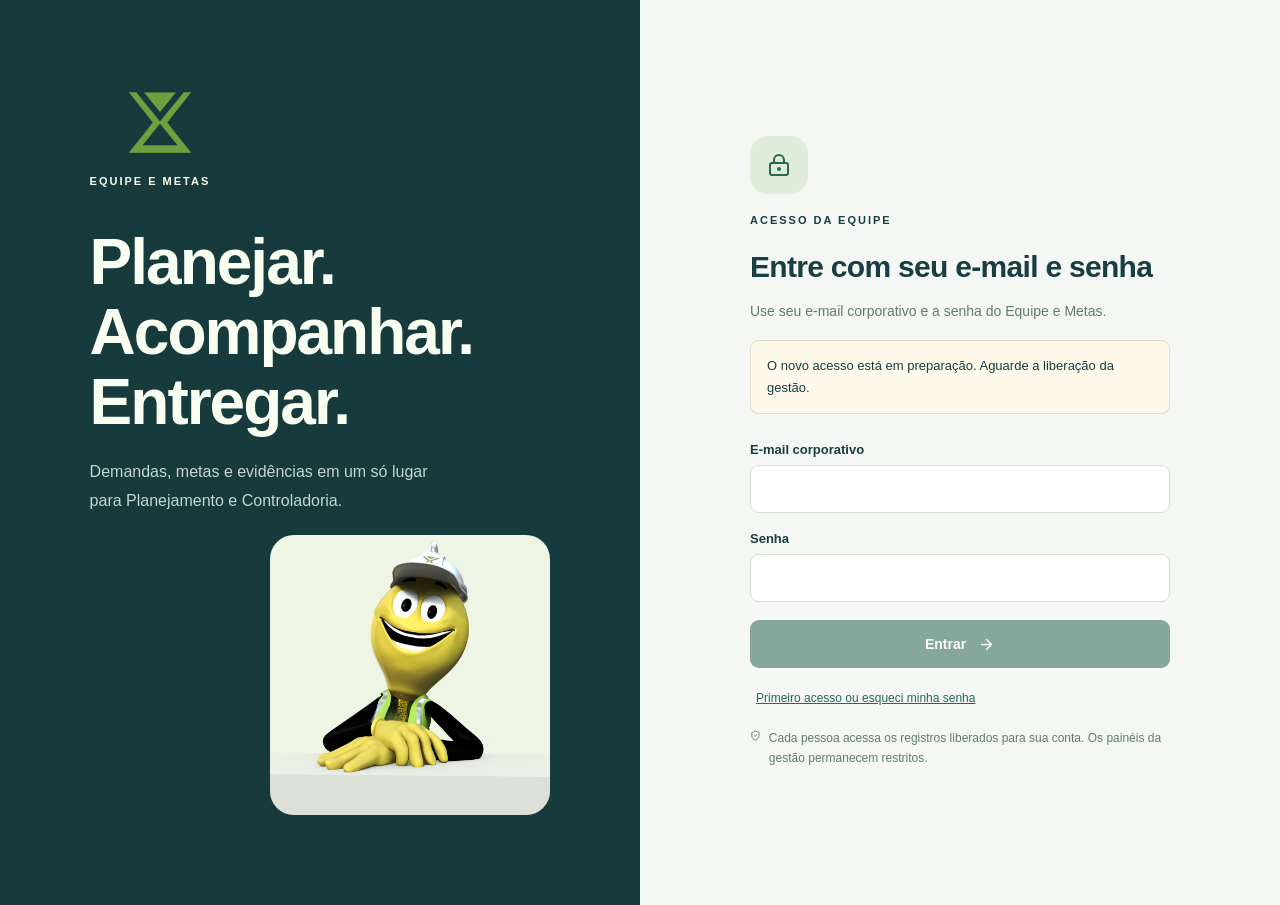
==== commit 12153ed4: "Publica campo de evidência opcional para liberações" ====
--- a/index.html
+++ b/index.html
@@ -1,4 +1,4 @@
-<!doctype html><html lang="pt-BR"><head><meta charset="UTF-8"/><meta name="viewport" content="width=device-width, initial-scale=1.0"/><meta name="referrer" content="strict-origin-when-cross-origin"/><meta name="robots" content="noindex,nofollow"/><title>LUPEMA | Equipe e Metas</title>  <script type="module" crossorigin src="./assets/index-ZV9DsoU4.js"></script>
+<!doctype html><html lang="pt-BR"><head><meta charset="UTF-8"/><meta name="viewport" content="width=device-width, initial-scale=1.0"/><meta name="referrer" content="strict-origin-when-cross-origin"/><meta name="robots" content="noindex,nofollow"/><title>LUPEMA | Equipe e Metas</title>  <script type="module" crossorigin src="./assets/index-CP8BLtae.js"></script>
   <link rel="modulepreload" crossorigin href="./assets/Configuration-v-RTtasw.js">
-  <link rel="stylesheet" crossorigin href="./assets/index-D6_NsVhE.css">
+  <link rel="stylesheet" crossorigin href="./assets/index-DzBgyej5.css">
 </head><body><div id="root"></div></body></html>
--- a/assets/index-DzBgyej5.css
+++ b/assets/index-DzBgyej5.css
@@ -0,0 +1 @@
+.task-tags{flex-wrap:wrap;gap:5px;margin:6px 0;display:flex}.task-tag{color:#36594b;background:#f3f6f4;border:1px solid #d6dfdb;border-radius:6px;align-items:center;padding:4px 8px;font-size:11px;font-weight:600;line-height:1.35;display:inline-flex}.task-tag.tag-0{color:#285c85;background:#e7f1fb}.task-tag.tag-1{color:#6a4897;background:#f0eafb}.task-tag.tag-2{color:#896019;background:#fff4d6}.task-tag.tag-3{color:#9d4640;background:#fbe9e8}.task-tag.tag-4{color:#26734b;background:#e4f4ea}.task-tag-picker{border:0;min-width:0;margin:0;padding:0}.task-tag-picker legend{margin:0 0 8px;font-size:12px;font-weight:600}.task-tag-picker>div{flex-wrap:wrap;gap:7px;display:flex}.task-tag-picker button{cursor:pointer}.task-tag-picker button.selected{color:#fff;background:#28644f;border-color:#28644f}.task-policy-fields{gap:16px;display:grid}.task-tag-add{margin-top:10px}.task-tag-add input{flex:1;min-width:120px}.task-quick-actions{background:#eef5f1;border:1px solid #d8e8df;border-radius:10px;flex-wrap:wrap;align-items:center;gap:9px;margin:16px 0;padding:15px;display:flex}.task-quick-actions small{flex-basis:100%}.task-time-details{margin:16px 0}.task-time-details>summary,.optional-task-fields>summary{cursor:pointer;color:#35674f;padding:12px 0;font-weight:600}.optional-task-fields .form-grid{padding:8px 0}.task-entry-note{color:#426450;background:#f0f6f2;border-radius:8px;margin:0;padding:10px 12px;font-size:12px}.task-flow-label{color:#5a7063;margin-top:8px;font-size:12px;display:block}.team-execution{background:#f0f5f2;border:1px solid #d8e5dc;border-radius:14px;margin:22px 0;padding:22px}.team-execution>header{justify-content:space-between;gap:16px;margin-bottom:18px;display:flex}.team-execution h2{margin:6px 0;font-size:22px}.team-execution p,.team-execution small{color:#61766b;font-size:12px}.execution-people{grid-template-columns:repeat(auto-fit,minmax(250px,1fr));gap:16px;display:grid}.execution-people article{background:#fff;border:1px solid #dce6df;border-radius:10px;padding:18px}.execution-people h3{margin:0 0 14px}.execution-counts{color:#577163;gap:12px;margin-bottom:12px;font-size:11px;display:flex}.execution-counts b{color:#245b49;font-size:22px;display:block}.execution-people article>button{text-align:left;cursor:pointer;background:0 0;border:0;border-top:1px solid #e7eee9;flex-direction:column;align-items:flex-start;gap:5px;width:100%;padding:12px 0;display:flex}.execution-status{color:#7b6a2f;background:#f3f1e4;border-radius:5px;padding:3px 7px;font-size:10px}.execution-status.status-active{color:#2a6e49;background:#e3f1e8}.execution-status.status-blocked{color:#a34f3f;background:#fae8e5}.task-execution-gate{align-items:center;gap:8px;font-size:12px;display:flex}.task-execution-gate input{width:auto}@media (width<=700px){.team-execution{padding:14px}.team-execution>header{display:block}.execution-people{grid-template-columns:1fr}}.team-chat{grid-template-columns:260px minmax(0,1fr);align-items:start;gap:22px;display:grid}.chat-context{color:#254338;background:#eaf1ed;border:1px solid #d7e3db;border-radius:16px;padding:24px}.chat-team-icon{background:#d6e5dc;border-radius:15px;place-items:center;width:52px;height:52px;margin-bottom:22px;display:grid}.chat-context h2{margin:8px 0;font-size:23px}.chat-context>p{color:#5a6d65;margin:0 0 24px;font-size:14px;line-height:1.65}.chat-day-picker{border-top:1px solid #d1ded5;padding-top:20px}.chat-day-picker label{margin-bottom:8px;font-size:12px;font-weight:700;display:block}.chat-day-picker>div{align-items:center;gap:3px;display:flex}.chat-day-picker input{width:100%;min-width:0;font:inherit;background:#fff;border:1px solid #c7d8cd;border-radius:7px;padding:9px;font-size:13px}.chat-day-picker .text-btn{margin-top:10px}.chat-topics{gap:13px;margin-top:26px;font-size:12px;display:grid}.chat-topics b{font-size:13px}.chat-privacy{border-top:1px solid #d1ded5;gap:9px;margin-top:26px;padding-top:19px;display:flex}.chat-privacy svg{flex-shrink:0;margin-top:3px}.chat-privacy p{margin:0;font-size:12px;line-height:1.6}.chat-conversation{background:#fff;border:1px solid #dce6df;border-radius:16px;min-width:0;overflow:hidden;box-shadow:0 8px 28px #24473605}.chat-header{border-bottom:1px solid #e4ebe6;justify-content:space-between;align-items:center;padding:20px 24px;display:flex}.chat-header h2{margin:5px 0;font-size:21px}.chat-sync{color:#6b8176;font-size:12px}.chat-messages{overscroll-behavior:contain;scrollbar-gutter:stable;background:#f7f9f7;height:clamp(300px,47vh,590px);padding:24px;overflow-y:auto}.chat-empty{text-align:center;color:#819188;flex-direction:column;justify-content:center;align-items:center;gap:8px;min-height:270px;padding:20px;display:flex}.chat-empty h3{color:#294d3f;margin:8px 0 0;font-size:20px}.chat-empty p{max-width:350px;margin:0;font-size:14px;line-height:1.6}.chat-empty small{margin-top:7px;font-size:12px}.chat-message{align-items:flex-end;gap:10px;margin:0 0 18px;display:flex}.chat-avatar{color:#345b49;background:#e3ece7;border-radius:50%;flex-shrink:0;place-items:center;width:32px;height:32px;font-size:11px;font-weight:700;display:grid}.chat-bubble{background:#fff;border:1px solid #e1e8e3;border-radius:15px 15px 15px 3px;min-width:150px;max-width:80%;padding:13px 16px 10px}.chat-message.mine{flex-direction:row-reverse}.chat-message.mine .chat-avatar{color:#fff;background:#2f6753}.chat-message.mine .chat-bubble{background:#e7f1e9;border-color:#d4e5d8;border-radius:15px 15px 3px}.chat-message-meta{justify-content:space-between;align-items:center;gap:18px;display:flex}.chat-message-meta b{color:#315842;font-size:12px}.chat-message-meta time{color:#788a7e;font-size:10px}.chat-bubble>p{white-space:pre-wrap;overflow-wrap:anywhere;color:#2d4135;margin:8px 0;font-size:14px;line-height:1.65}.chat-bubble blockquote{overflow-wrap:anywhere;background:#00000004;border-left:3px solid #94b59d;gap:4px;margin:10px 0 0;padding:7px 10px;font-size:11px;display:grid}.chat-bubble blockquote span{white-space:pre-wrap}.chat-reply{color:#637d6c;font:inherit;cursor:pointer;background:0 0;border:0;align-items:center;gap:5px;padding:2px 0;font-size:11px;display:flex}.chat-composer{background:#fff;border-top:1px solid #e2eae4;padding:17px 22px}.chat-composer textarea{box-sizing:border-box;resize:vertical;color:#263f30;width:100%;min-height:80px;max-height:220px;font:inherit;background:#fafcfb;border:1px solid #d8e4db;border-radius:10px;padding:13px 14px;font-size:14px;line-height:1.6;display:block}.chat-composer textarea:focus{outline-offset:2px;outline:2px solid #6b9879}.chat-compose-footer{justify-content:space-between;align-items:center;gap:12px;margin-top:12px;display:flex}.chat-compose-footer>span{color:#7b8c81;font-size:11px}.chat-reply-preview{background:#f1f6f2;border-left:3px solid #6d9276;border-radius:5px;justify-content:space-between;align-items:center;gap:15px;margin-bottom:10px;padding:10px 12px;display:flex}.chat-reply-preview>div{gap:5px;min-width:0;font-size:12px;display:grid}.chat-reply-preview span{white-space:nowrap;text-overflow:ellipsis;color:#6e8074;overflow:hidden}.chat-error{color:#8e392f;background:#fff3f0;padding:12px 20px;font-size:13px}.chat-error button{color:inherit;cursor:pointer;background:0 0;border:0;text-decoration:underline}.chat-load-more{color:#42624e;cursor:pointer;font:inherit;background:#fff;border:1px solid #d5e1d8;border-radius:20px;margin:0 auto 20px;padding:8px 15px;font-size:12px;display:block}.team-chat button:focus-visible{outline-offset:3px;outline:2px solid #64856d}.team-chat button:disabled{opacity:.55;cursor:default}@media (width<=1100px){.team-chat{grid-template-columns:210px minmax(0,1fr);gap:15px}.chat-context{padding:18px}.chat-bubble{max-width:88%}}@media (width<=780px){.team-chat{grid-template-columns:1fr}.chat-context{grid-template-columns:1fr;gap:0;padding:17px;display:grid}.chat-context .chat-team-icon,.chat-context>.eyebrow,.chat-context>h2,.chat-context>p,.chat-topics{display:none}.chat-day-picker{border:0;padding:0}.chat-day-picker>div{max-width:300px}.chat-privacy{margin-top:14px;padding-top:12px}.chat-header{padding:16px}.chat-messages{height:48vh;padding:16px 10px}.chat-composer{padding:14px}.chat-compose-footer{align-items:flex-end}.chat-compose-footer>span{max-width:115px;line-height:1.5}.chat-bubble{min-width:0;max-width:calc(100% - 42px)}.chat-message-meta{gap:14px}.chat-message-meta b{overflow-wrap:anywhere}.chat-sync{font-size:11px}}.team-chat .sr-only{clip:rect(0,0,0,0);white-space:nowrap;border:0;width:1px;height:1px;margin:-1px;padding:0;position:absolute;overflow:hidden}.chat-pending-images{flex-wrap:wrap;gap:8px;margin:8px 0;display:flex}.chat-pending-images>span{overflow-wrap:anywhere;background:#eef4ef;border-radius:8px;align-items:center;gap:8px;padding:6px 10px;font-size:12px;display:flex}.chat-pending-images button{color:inherit;cursor:pointer;background:0 0;border:0}.chat-print{margin:10px 0}.chat-print img{object-fit:contain;border-radius:8px;max-width:100%;max-height:360px;display:block}.chat-print small{margin-top:5px;display:block}.chat-compose-footer{flex-wrap:wrap}.chat-composer{position:relative}.chat-mention-options{background:#fff;border:1px solid #b8d3c7;border-radius:10px;max-height:240px;margin:6px 0;overflow:auto;box-shadow:0 8px 25px #183d3e18}.chat-mention-options button{text-align:left;color:#173f43;background:0 0;border:0;align-items:center;gap:10px;width:100%;padding:10px 14px;display:flex}.chat-mention-options button[aria-selected=true],.chat-mention-options button:hover{background:#e6f2eb}.chat-mention{color:#185945;background:#d0e9db;border-radius:4px;padding:1px 3px;font-weight:600}.chat-target .chat-bubble{outline-offset:3px;outline:2px solid #78a790}.notice-unread{background:#edf5ef!important}.notice-read-all{margin:10px 20px}.direct-charge{flex-direction:column;gap:8px;min-width:180px;margin-bottom:8px;display:flex}.direct-charge .btn{white-space:nowrap}.management-execution-panel{border-top:3px solid #6c9678;margin-bottom:24px;padding:22px}.management-execution-panel header{justify-content:space-between;align-items:center;gap:20px;display:flex}.management-execution-panel h2{margin:6px 0}.management-execution-panel p{color:#71877d;font-size:13px}.management-execution-total{color:#286653;align-items:center;gap:10px;display:flex}.management-execution-total b{font-size:30px}.management-execution-total span{max-width:80px;font-size:12px}.management-execution-counts{flex-wrap:wrap;gap:10px;margin:16px 0;display:flex}.management-execution-counts span{background:#eff5eb;border-radius:6px;padding:6px 10px;font-size:12px}.management-execution-list{grid-template-columns:repeat(2,minmax(0,1fr));gap:8px;display:grid}.management-execution-list button{text-align:left;color:#19454b;background:#fff;border:1px solid #dfe8de;border-radius:8px;justify-content:space-between;align-items:center;gap:10px;padding:12px;display:flex}.management-execution-list b{font-size:13px}.management-execution-list small{color:#748b80;margin-top:5px;font-size:11px;display:block}@media (width<=720px){.management-execution-list{grid-template-columns:1fr}.management-execution-panel header{align-items:flex-start}.management-execution-total{flex-wrap:wrap;min-width:110px}}.charge-list{gap:12px;padding:0 22px 22px;display:grid}.charge-card{background:#fff;border:1px solid #dce6dd;border-radius:10px;grid-template-columns:minmax(0,1fr) auto;align-items:center;gap:24px;padding:20px;display:grid}.charge-summary .title-link{text-align:left;font-size:15px;line-height:1.5}.charge-summary .subline{margin:8px 0}.charge-facts{flex-wrap:wrap;align-items:center;gap:12px;margin:10px 0;font-size:12px;display:flex}.charge-card .direct-charge{min-width:185px;margin:0}.charge-card .direct-charge small{color:#71877d;font-size:11px}.charge-card .text-btn{align-self:flex-start}@media (width<=720px){.charge-card{grid-template-columns:1fr;gap:14px;padding:16px}.charge-list{padding:0 12px 16px}}:root{--ink:#18383e;--muted:#738487;--line:#e5ece9;--paper:#f5f7f6;--green:#2c785b;--lime:#d7f4ac;--red:#b44d43;--amber:#a27526;--blue:#3d7294;--sidebar:242px}*{box-sizing:border-box}body{background:var(--paper);color:var(--ink);-webkit-font-smoothing:antialiased;margin:0;font-family:Inter,-apple-system,BlinkMacSystemFont,Segoe UI,sans-serif;font-size:13px}button,input,select,textarea{font:inherit}button,a,input,select,textarea{-webkit-tap-highlight-color:transparent}button{cursor:pointer}button:disabled{opacity:.5;cursor:default}button:focus-visible,a:focus-visible,summary:focus-visible{outline-offset:3px;outline:3px solid #80ba93}a{color:inherit;text-decoration:none}button{color:inherit}input,select,textarea{color:var(--ink);background:#fff;border:1px solid #dce5df;border-radius:8px;outline:none;max-width:100%;min-height:38px;padding:8px 10px;font-size:12px}input:focus,select:focus,textarea:focus{border-color:#5c967a;box-shadow:0 0 0 3px #4a966517}textarea{resize:vertical;width:100%;line-height:1.6}input:disabled{color:#758583;background:#f2f5f3}h1,h2,h3,h4,p{margin:0}h1,h2,h3{letter-spacing:-.025em}h1{font-size:29px;font-weight:650;line-height:1.23}h2{font-size:17px;font-weight:650;line-height:1.4}h3{font-size:15px;font-weight:650}h4{font-size:12px;font-weight:650}small{color:var(--muted);font-size:11px;line-height:1.6}b,strong{font-weight:600}.app-shell{min-height:100vh}.sidebar{width:var(--sidebar);color:#b7cbca;z-index:20;background:#15353b;border-right:1px solid #204047;flex-direction:column;padding:30px 18px 0;display:flex;position:fixed;inset:0 auto 0 0}.brand{flex-direction:column;gap:16px;margin:0 11px 35px;display:flex}.brand img{object-fit:contain;object-position:left;filter:brightness(0)invert();width:158px;height:49px}.brand>span{letter-spacing:3.6px;color:#b9d5cc;font-size:9px;font-weight:600}.nav-label{letter-spacing:1.8px;color:#7e9fa1;margin-bottom:10px;padding-left:13px;font-size:9px;font-weight:600;display:block}.nav-label.second{margin:27px 0 9px}nav{flex:1;margin:0 -3px;overflow-y:auto}nav button{color:#b1c8c7;text-align:left;background:0 0;border:none;border-radius:7px;align-items:center;gap:11px;width:100%;margin-bottom:4px;padding:12px 13px;font-size:11.5px;font-weight:500;transition:all .15s;display:flex}nav button:hover{color:#fff;background:#ffffff0a}nav button.active{background:var(--lime);color:#1c463e;font-weight:650}nav button b{background:#ffffff12;border-radius:5px;place-items:center;min-width:19px;height:19px;margin-left:auto;font-size:10px;display:grid}nav button.active b{background:#123d2f16}.sidebar-bottom{padding:20px 12px 0}.private-label{color:#b1d4c4;align-items:center;gap:7px;font-size:10px;display:flex}.sidebar-bottom p{color:#7b9c9d;margin:13px 0 20px;font-size:11px;line-height:1.8}.sidebar-person{border-top:1px solid #ffffff10;align-items:center;gap:10px;margin:0 -12px;padding:20px 9px;display:flex}.sidebar-person b{color:#e2eeeb;font-size:11px}.sidebar-person small{color:#8da9a8;margin-top:3px;font-size:9px;display:block}.sidebar-person .avatar{color:#d2e5dc;background:#3b5759;width:34px;height:34px}.workspace{margin-left:var(--sidebar)}.topbar{border-bottom:1px solid var(--line);background:#ffffffdc;justify-content:space-between;align-items:center;height:65px;padding:0 36px;display:flex}.breadcrumb{color:#90a09d;align-items:center;gap:14px;font-size:10px;display:flex}.breadcrumb>span{letter-spacing:1.5px;font-size:9px}.breadcrumb b{color:#45605e;font-size:11px;font-weight:500}.topbar-right{align-items:center;gap:15px;display:flex}.sync{color:#8a9b94;align-items:center;gap:6px;font-size:10px;display:flex}.sync i{background:#74ab86;border-radius:50%;width:5px;height:5px}.avatar{color:#55735d;letter-spacing:.2px;background:#edf2e9;border-radius:50%;flex-shrink:0;justify-content:center;align-items:center;width:36px;height:36px;font-size:11px;font-weight:600;display:inline-flex}.avatar.small{background:#e8eee6;width:24px;height:24px;font-size:8px}.topbar .avatar{width:29px;height:29px}.mobile-menu{display:none!important}main{max-width:1710px;margin:auto;padding:33px 36px 0}.page-heading{justify-content:space-between;align-items:center;gap:20px;margin-bottom:26px;display:flex}.eyebrow{letter-spacing:1.6px;color:#82958c;margin-bottom:8px;font-size:8.5px;font-weight:650;display:block}.page-heading h1{margin-bottom:8px}.page-heading p{color:#7c8f87;font-size:12px;line-height:1.6}.heading-actions{white-space:nowrap;align-items:center;gap:9px;display:flex}.btn{white-space:nowrap;background:#fff;border:1px solid #dbe4dc;border-radius:7px;justify-content:center;align-items:center;gap:7px;min-height:36px;padding:10px 12px;font-size:11px;font-weight:550;line-height:1;transition:all .15s;display:inline-flex}.btn:hover{background:#f1f5ef;border-color:#b6cec0}.btn.primary{color:#fff;background:#2b6754;border-color:#2b6754;box-shadow:0 2px 2px #16312608}.btn.primary:hover{background:#21543f}.btn.outline{background:0 0}.btn.light{background:var(--lime);border-color:var(--lime);color:#204a37}.btn.danger-ghost{color:var(--red);background:0 0;border-color:#0000}.icon-btn{color:#7c9088;background:0 0;border:none;border-radius:6px;justify-content:center;align-items:center;padding:6px;display:inline-flex}.icon-btn:hover{color:var(--green);background:#eef4ef}.text-btn{color:#467c62;cursor:pointer;white-space:nowrap;background:0 0;border:none;align-items:center;gap:6px;padding:0;font-size:10px;font-weight:600;display:inline-flex}.text-btn.white{color:#cee5d9}.filters{flex-wrap:wrap;align-items:center;gap:9px;min-height:43px;margin-bottom:23px;display:flex}.period-pills{background:#e9eeea;border-radius:7px;margin-right:5px;padding:3px;display:flex}.period-pills button{color:#7b8c80;background:0 0;border:0;border-radius:5px;padding:8px 12px;font-size:10px;font-weight:550}.period-pills button.selected{color:#2c5a45;background:#fff;box-shadow:0 2px 4px #243b2e10}.date-range{color:#8d9a90;background:#fff;border:1px solid #e0e7e0;border-radius:7px;align-items:center;gap:7px;padding:0 8px;display:flex}.date-range input{width:99px;min-height:34px;box-shadow:none;background:0 0;border:0;padding:6px 0;font-size:10px}.date-range span{font-size:9px}.filters>select{background:#fafcf9;max-width:170px;min-height:35px;padding:6px 10px;font-size:10px}.badge{white-space:nowrap;color:#78877d;background:#f0f3ef;border:1px solid #e9eee7;border-radius:5px;align-items:center;max-width:100%;padding:4px 7px;font-size:9px;font-weight:550;line-height:1.3;display:inline-flex}.badge.green{color:#4d805d;background:#edf6ed;border-color:#e4eee0}.badge.lime{color:#2e6545;background:#d7f4ac;border:0}.badge.blue{color:#4b7a91;background:#edf3f6;border-color:#e2edf1}.badge.red{color:#b56758;background:#fcefeb;border-color:#f6e5de}.badge.amber{color:#a78341;background:#fff6e7;border-color:#f4ecd5}.panel{background:#fff;border:1px solid #e3eae3;border-radius:11px;overflow:hidden;box-shadow:0 2px 3px #18312402}.panel-head{justify-content:space-between;align-items:center;gap:12px;padding:22px 22px 18px;display:flex}.panel-head .eyebrow{letter-spacing:1.5px;margin-bottom:5px;font-size:8px}.small-muted{color:var(--muted);font-size:10px}.panel-note{color:#8b9a8e;background:#fdfefc;border-top:1px solid #eff2ed;padding:15px 22px;font-size:10px;line-height:1.7}.onboarding{color:#e5eee7;background:#183f3e;border:1px solid #244a43;border-radius:11px;grid-template-columns:1fr 360px;gap:30px;margin-bottom:22px;padding:30px 32px;display:grid;position:relative;overflow:hidden}.onboarding:after{content:"";pointer-events:none;border:1px solid #9ecfb214;border-radius:50%;width:360px;height:360px;position:absolute;top:-125px;right:-50px}.onboarding-copy{z-index:1;max-width:460px;position:relative}.onboarding h2{color:#f4f9ef;letter-spacing:-.6px;margin:12px 0 10px;font-size:26px;font-weight:550}.onboarding p{color:#a9c4b7;max-width:440px;font-size:11px;line-height:1.9}.onboard-actions{align-items:center;gap:18px;margin-top:22px;display:flex}.onboarding .badge{letter-spacing:1px;padding:4px 6px;font-size:7px}.onboarding-steps{z-index:1;flex-direction:column;justify-content:center;gap:10px;padding-left:5px;display:flex}.onboarding-steps>div{background:#ffffff05;border:1px solid #c9ebca13;border-radius:7px;align-items:center;gap:14px;padding:12px 14px;display:flex}.onboarding-steps>div>span{color:#a9d994;font-size:10px}.onboarding-steps b{color:#e9f4e5;margin-bottom:3px;font-size:11px;display:block}.onboarding-steps small{color:#8fac9b;font-size:9px}.onboarding-steps svg{color:#769e83;margin-left:auto}.stats-grid{grid-template-columns:repeat(4,minmax(0,1fr));gap:15px;margin-bottom:22px;display:grid}.stat-card{background:#fff;border:1px solid #e1e9df;border-radius:10px;padding:19px 20px 17px}.stat-label{color:#748778;justify-content:space-between;align-items:center;gap:10px;margin-bottom:17px;font-size:10px;font-weight:500;display:flex}.stat-label svg{color:#99b395}.stat-card>strong{letter-spacing:-1px;color:#25483d;font-variant-numeric:tabular-nums;margin-bottom:12px;font-size:32px;font-weight:550;line-height:1.1;display:block}.stat-card em{color:#a3b1a0;letter-spacing:0;font-size:17px;font-style:normal;font-weight:400}.stat-card small{color:#97a18f;font-size:9px}.stat-card.alert-stat{background:#fafcf1;border-color:#e5ebd4}.alert-stat .stat-label svg{color:#b6be89}.dashboard-grid{grid-template-columns:minmax(0,1.65fr) minmax(290px,1fr);gap:21px;margin-bottom:22px;display:grid}.people-now{padding:0 22px 6px}.person-now{border-top:1px solid #edf0ea;padding:17px 0}.person-line{align-items:center;gap:10px;min-width:0;display:flex}.person-line>div{min-width:0}.person-line small{margin-top:3px;font-size:9px;display:block}.person-line>.badge{margin-left:auto;font-size:8px}.current-work{margin:13px 0 12px 46px}.current-work>button{text-align:left;color:#365745;background:#f4f7f0;border:none;border-radius:6px;align-items:flex-start;gap:8px;width:100%;margin-top:7px;padding:11px;display:flex}.running-dot{background:#78a56a;border-radius:50%;flex-shrink:0;width:5px;height:5px;margin-top:4px}.running-dot.blocked{background:#bf7664}.current-work>button b{font-size:10px;font-weight:550;line-height:1.6;display:block}.current-work small{margin-top:4px;font-size:9px;display:block}.current-work svg{flex-shrink:0;margin-left:auto}.current-work>p{color:#a1ad9e;padding:2px 0;font-size:10px}.person-now-footer{color:#99a791;justify-content:space-between;gap:8px;margin-left:46px;font-size:9px;display:flex}.person-now-footer button{color:#739365;background:0 0;border:0;align-items:center;gap:5px;padding:0;font-size:9px;display:flex}.capacity-list{padding:0 22px 17px}.capacity-item{border-top:1px solid #eef1e9;padding:17px 0 4px}.capacity-item+.capacity-item{margin-top:8px}.capacity-item .person-line{margin-bottom:13px}.person-line>strong{margin-left:auto;font-size:11px}.person-line>strong span{color:#a1ad97;font-size:10px;font-weight:400}.capacity-item>small{color:#9aa58b;margin-top:7px;font-size:9px;display:block}.progress{background:#eef2e9;border-radius:5px;width:100%;height:5px;overflow:hidden}.progress i{background:#91b47c;border-radius:5px;height:100%;transition:width .3s;display:block}.progress.red i{background:#c8856c}.empty{text-align:center;flex-direction:column;justify-content:center;align-items:center;min-height:190px;padding:34px 24px 38px;display:flex}.empty-icon{color:#8ba17d;background:#f1f5ed;border:1px solid #e9eee2;border-radius:12px;place-items:center;width:47px;height:47px;margin-bottom:16px;display:grid}.empty h3{color:#687e63;margin-bottom:9px;font-size:13px;font-weight:550}.empty p{color:#97a08e;max-width:355px;font-size:10px;line-height:1.9}.empty>.btn{margin-top:18px}.charge-list{padding:0 22px 16px}.charge-item{border-top:1px solid #eff1e9;align-items:center;gap:11px;padding:15px 0;display:flex}.alert-symbol{color:#b57c68;background:#fcf2ed;border-radius:7px;flex-shrink:0;place-items:center;width:28px;height:28px;display:grid}.alert-symbol.amber{color:#a59560;background:#f7f4e7}.charge-item>div{flex:1}.charge-item b{font-size:10px;line-height:1.6;display:block}.charge-item small{margin-top:3px;font-size:9px;display:block}.cadence{background:#f9fbf5}.cadence .panel-head>svg{color:#a8b894}.cadence-items{padding:2px 22px 0}.cadence-items>div{border-top:1px solid #e8eede;align-items:flex-start;gap:16px;padding:18px 0;display:flex}.cadence-items b{color:#647e50;width:39px;font-size:12px;font-weight:550}.cadence-items span{color:#687d5e;font-size:11px;font-weight:550}.cadence-items small{color:#a1ac90;margin-top:5px;font-size:9px;font-weight:400;display:block}.cadence-footer{color:#93a480;border-top:1px solid #e6eddb;align-items:center;gap:9px;margin:0 22px;padding:14px 0;font-size:9px;display:flex}.cadence>.text-btn{margin:10px 22px 22px}.count{color:#92a077;vertical-align:middle;background:#f0f4e8;border-radius:5px;margin-left:6px;padding:3px 6px;font-size:9px;font-weight:500}.page-footer{color:#a3af9b;letter-spacing:.3px;border-top:1px solid #e3e9df;justify-content:space-between;align-items:center;margin-top:34px;padding:22px 0 25px;font-size:8px;display:flex}.page-footer>span:first-child{align-items:center;gap:9px;font-size:8px;display:flex}.page-footer i{background:#b4bea9;border-radius:50%;width:3px;height:3px}.toolbar{border-bottom:1px solid #e9eee4;flex-wrap:wrap;justify-content:space-between;align-items:center;gap:18px;padding:17px 20px;display:flex}.tabs{align-items:center;gap:5px;display:flex}.tabs>button{color:#9aa68e;background:0 0;border:none;border-radius:6px;align-items:center;gap:8px;padding:9px 12px;font-size:11px;font-weight:500;display:flex}.tabs>button.active{color:#547443;background:#edf3e5}.tabs>button span{background:#e1ebd6;border-radius:4px;padding:2px 5px;font-size:8px}.table-controls{align-items:center;gap:8px;display:flex}.table-controls select{font-size:10px}.search-box{color:#a8b19c;border:1px solid #e0e6d8;border-radius:6px;align-items:center;gap:7px;padding:0 10px;display:flex;position:relative}.search-box input{box-shadow:none;border:none;width:205px;min-height:34px;padding:8px 0;font-size:10px}.table-scroll{width:100%;overflow-x:auto}table{border-collapse:collapse;text-align:left;width:100%}th{text-transform:uppercase;letter-spacing:.8px;color:#95a289;white-space:nowrap;background:#fcfdf9;border-bottom:1px solid #e9ede2;padding:15px 18px;font-size:8.5px;font-weight:550}td{vertical-align:middle;border-bottom:1px solid #eef1e8;min-width:100px;padding:17px 18px;font-size:10px;line-height:1.6}tr:last-child td{border-bottom:0}tbody tr:hover{background:#fdfefb}td:first-child{min-width:220px;max-width:355px}td:last-child{min-width:30px}td small{white-space:nowrap;margin-top:4px;font-size:9px;display:block}.title-link{text-align:left;background:0 0;border:none;padding:0;font-size:11px;font-weight:550;line-height:1.6}.title-link:hover{color:#2c8960}.subline{color:#99a18d;flex-wrap:wrap;align-items:center;gap:7px;margin-top:7px;font-size:9px;display:flex}.subline .avatar{width:17px;height:17px;font-size:6px}.subline>span:not(.avatar){font-size:8px}.priority{color:#b19460;font-size:8px!important}.progress-cell{min-width:63px;max-width:75px}.progress-cell b{color:#82966f;margin-bottom:6px;font-size:9px;display:block}.progress-cell .progress{height:4px}.red-text{color:#b16d57!important}.kanban{grid-template-columns:repeat(5,minmax(190px,1fr));gap:12px;padding:20px;display:grid;overflow-x:auto}.kanban-column{background:#f7f9f3;border:1px solid #eaf0e2;border-radius:8px;min-height:280px;padding:13px 10px}.kanban-column h3{align-items:center;gap:6px;margin:0 0 15px;font-size:10px;font-weight:550;display:flex}.kanban-column h3>b{color:#a0ae8e;margin-left:auto;font-weight:400}.status-dot{background:#a7b98a;border-radius:50%;width:5px;height:5px}.status-dot.red{background:#c38c6e}.status-dot.green{background:#66a476}.kanban-card{text-align:left;background:#fff;border:1px solid #e6ecdd;border-radius:7px;width:100%;margin-bottom:10px;padding:13px;display:block;box-shadow:0 2px 3px #263b1e03}.kanban-card:hover{border-color:#96b884}.kanban-card h4{margin:10px 0;font-size:11px;line-height:1.7}.kanban-card p{color:#a6af98;margin-bottom:15px;font-size:9px}.kanban-card>div:last-child{color:#9aaa8b;align-items:center;gap:4px;margin-top:12px;font-size:8px;display:flex}.kanban-card>div:last-child>span{margin-left:auto}.column-empty{color:#b0baa2;text-align:center;padding:25px 0;font-size:10px}.notice{color:#59764a;background:#eff5e9;border:1px solid #e4ecd8;border-radius:8px;align-items:flex-start;gap:13px;margin-bottom:20px;padding:17px 20px;display:flex}.notice>svg{color:#8ba775;flex-shrink:0;margin-top:3px}.notice b{font-size:11px;font-weight:550}.notice p{color:#8a9a78;margin-top:4px;font-size:10px;line-height:1.8}.warning-banner{color:#a28a54;background:#fff8e9;border:1px solid #f2e9d2;border-radius:7px;align-items:flex-start;gap:10px;margin-bottom:18px;padding:14px 18px;font-size:11px;line-height:1.8;display:flex}.warning-banner>svg{flex-shrink:0;margin-top:3px}.section-toolbar{justify-content:space-between;align-items:center;margin:4px 0 18px;display:flex}.cards-grid{grid-template-columns:repeat(2,minmax(0,1fr));gap:20px;display:grid}.plan-card,.goal-card,.feedback-card,.team-card{padding:23px}.card-top{justify-content:space-between;align-items:center;gap:8px;margin-bottom:20px;display:flex}.card-top>.badge:first-child{margin-right:auto}.plan-card .person-line{margin-bottom:22px}.plan-card h4,.feedback-card h4{color:#91a079;text-transform:uppercase;letter-spacing:.7px;margin:18px 0 8px;font-size:9px}.plan-card p,.feedback-card p,.goal-card>p{color:#819172;font-size:11px;line-height:1.9}.result-block{background:#f6f9f1;border:1px solid #eaf0df;border-radius:7px;margin:18px 0;padding:15px 17px}.result-block>b{color:#80966a;margin-bottom:6px;font-size:9px;display:block}.result-block p{color:#71865e;white-space:pre-wrap;overflow-wrap:anywhere;font-size:11px;line-height:1.8}.result-block>b:not(:first-child){margin-top:15px}.plan-summary{color:#a0ab8d;align-items:center;gap:7px;margin:20px 0;font-size:9px;display:flex}.plan-summary>span{margin-left:auto}.card-actions{border-top:1px solid #edf0e5;flex-wrap:wrap;align-items:center;gap:8px;margin-top:21px;padding-top:17px;display:flex}.card-actions>.btn{font-size:10px}.goal-card h3{margin-bottom:11px}.goal-card>p{margin:19px 0}.goal-number{align-items:center;gap:10px;margin:20px 0 12px;display:flex}.goal-number b{color:#568242;font-size:32px;font-weight:500}.goal-number span{color:#a5b18e;font-size:10px}.goal-footer{color:#a3b08b;justify-content:space-between;margin:11px 0;font-size:9px;display:flex}.goal-footer b{color:#809967}.goal-card>small{font-size:8px}.calendar-grid{grid-template-columns:repeat(7,minmax(145px,1fr));min-height:400px;display:grid;overflow-x:auto}.calendar-day{background:#fff;border-top:1px solid #e6edde;border-right:1px solid #e9efdf;padding:0 10px 20px}.calendar-day:last-child{border-right:0}.calendar-day-heading{text-align:center;background:#fcfdf9;border-bottom:1px solid #e9efdf;margin:0 -10px 12px;padding:15px 0 14px}.calendar-day-heading small{text-transform:uppercase;color:#acb89b;letter-spacing:.7px;font-size:8px;display:block}.calendar-day-heading strong{color:#6a8656;font-size:22px;font-weight:500;line-height:1.8;display:block}.calendar-day-heading span{color:#a3b190;font-size:8px;display:block}.is-today .calendar-day-heading{background:#edf4e3}.is-today .calendar-day-heading strong{color:#fff;background:#588147;border-radius:50%;width:33px;height:33px;margin:5px auto;line-height:33px}.calendar-task{text-align:left;background:#f8fbf2;border:1px solid #e0ebd3;border-left:3px solid #9bb67c;border-radius:6px;width:100%;min-height:120px;margin-bottom:9px;padding:11px 9px;display:block}.calendar-task>small{color:#9cb383;font-size:8px}.calendar-task>b{margin:8px 0;font-size:9px;font-weight:550;line-height:1.7;display:block}.calendar-task>span:not(.badge){color:#8ba86e;margin-bottom:9px;font-size:8px;display:block}.calendar-task .badge{white-space:normal;padding:3px 4px;font-size:7px}.calendar-task.blocked{background:#fcf7ef;border-color:#eee3d2 #eee3d2 #eee3d2 #c9a177}.calendar-task.done{background:#f0f7ed;border-left-color:#6a9f71}.calendar-free{text-align:center;color:#bbc4ac;padding-top:32px;font-size:8px}.button-group{align-items:center;gap:8px;display:flex}.report-heading{justify-content:space-between;align-items:center;gap:15px;margin:24px 0;display:flex}.report-heading h2{font-size:18px}.report-heading p{color:#9caa88;margin-top:7px;font-size:10px}.metrics-grid .stat-card>strong{font-size:29px}.metrics-grid .stat-card>.no-sample{letter-spacing:-.5px;margin-bottom:17px;font-size:20px}.metrics-grid .stat-label{min-height:20px;margin-bottom:13px;font-size:9px;line-height:1.6}.metrics-table th{white-space:normal;min-width:100px;font-size:8px}.metrics-table td:first-child{min-width:180px}.metrics-table td{font-size:10px}.report-section{margin-top:22px}.update-list{padding:0 22px 20px}.execution-item{border-top:1px solid #e8efdf;padding:18px 0}.execution-top{color:#8ea474;flex-wrap:wrap;align-items:center;gap:12px;font-size:9px;display:flex}.execution-top .badge{margin-left:auto}.execution-item h3{margin:14px 0 10px;font-size:12px}.execution-item>p{color:#839b69;margin:5px 0;font-size:10px;line-height:1.8}.execution-footer{color:#a9b794;flex-wrap:wrap;gap:15px;margin-top:12px;font-size:9px;line-height:1.7;display:flex}.methodology{background:#fbfcf8;border:1px solid #e0e8d7;border-radius:8px;margin-top:22px;padding:16px 20px}.methodology summary{cursor:pointer;color:#819d66;font-size:11px}.methodology>div{padding-top:10px}.methodology p{color:#8c9d77;margin:9px 0;font-size:10px;line-height:1.9}.routine-banner{background:#edf4e4;border:1px solid #e0e9d4;border-radius:9px;justify-content:space-between;align-items:center;gap:22px;margin-bottom:22px;padding:25px;display:flex}.routine-banner h2{color:#58794a;font-size:19px}.routine-banner p{color:#92a57e;margin-top:8px;font-size:10px;line-height:1.8}.routine-banner>div:last-child{gap:9px;display:flex}.routine-list{padding:0 22px 15px}.routine-row{border-top:1px solid #edf1e5;align-items:center;gap:15px;padding:19px 0;display:flex}.routine-icon{color:#9bb586;background:#f2f6eb;border-radius:8px;flex-shrink:0;place-items:center;width:38px;height:38px;display:grid}.routine-info{flex:1}.routine-info p{color:#a0b28a;max-width:670px;margin-top:5px;font-size:10px;line-height:1.8}.routine-info .subline{font-size:9px}.team-grid{grid-template-columns:repeat(3,minmax(0,1fr))}.team-card .avatar{width:46px;height:46px;font-size:13px}.team-card>h3{font-size:16px;line-height:1.5}.team-card>p{color:#a2b18b;margin-top:5px;font-size:11px}.team-details{margin-top:23px}.team-details>span{color:#acb79c;margin-bottom:14px;font-size:9px;display:block}.team-details b{color:#7d9865;overflow-wrap:anywhere;margin-top:4px;font-size:10px;font-weight:500;display:block}.team-card .card-actions{align-items:stretch;gap:10px}.team-card .card-actions .btn{padding:8px 9px;font-size:9px}.agreement-rows{padding:0 22px 15px}.agreement-rows>div{border-top:1px solid #e9efdf;justify-content:space-between;gap:12px;padding:15px 0;font-size:10px;display:flex}.agreement-rows span{color:#9bad89}.agreement-rows b{text-align:right;color:#76975f;font-size:10px;font-weight:500}.operating-rules ol{color:#7f9c64;margin:0 22px 20px;padding-left:18px;font-size:11px;line-height:2.2}.operating-rules>button{margin:18px 22px 23px}.audit-list{max-height:600px;padding:0 22px 20px;overflow-y:auto}.audit-list>div{border-top:1px solid #edf1e4;gap:12px;padding:15px 0;display:flex}.audit-dot{background:#adc490;border-radius:50%;flex-shrink:0;width:5px;height:5px;margin-top:6px}.audit-list b{color:#76925b;font-size:11px}.audit-list small{margin-top:3px;font-size:9px;display:block}.audit-list p{color:#a2b18a;margin-top:6px;font-size:10px;line-height:1.8}.modal-overlay{-webkit-backdrop-filter:blur(3px);backdrop-filter:blur(3px);z-index:50;background:#102b2b65;justify-content:center;align-items:center;padding:24px;display:flex;position:fixed;inset:0}.modal{background:#fff;border:1px solid #e0e8d7;border-radius:13px;flex-direction:column;width:760px;max-width:100%;max-height:92vh;display:flex;overflow:hidden;box-shadow:0 20px 90px #0d282b40}.modal-head{border-bottom:1px solid #e9efdf;flex-shrink:0;justify-content:space-between;align-items:center;gap:15px;padding:22px 25px;display:flex}.modal-head h2{color:#506f40;font-size:19px}.modal-head .eyebrow{color:#9db38a;letter-spacing:1.4px;margin-bottom:5px;font-size:8px}.modal form{flex-direction:column;min-height:0;display:flex;overflow:hidden}.modal-body{overscroll-behavior:contain;flex:1;padding:24px 25px;overflow-y:auto}.form-grid{grid-template-columns:1fr 1fr;gap:19px 20px;display:grid}.wide{grid-column:1/-1}.field{flex-direction:column;gap:7px;min-width:0;display:flex}.field>span{color:#76915e;font-size:10px;font-weight:550}.field>input,.field>textarea,.field>select{color:#547544;border-color:#dfe8d4;width:100%;min-height:40px;font-size:12px;line-height:1.6}.field>small{color:#acb99a;font-size:9px;font-weight:400;line-height:1.8}.form-note{color:#96a982;background:#f7faf2;border:1px solid #edf2e4;border-radius:7px;padding:12px 14px;font-size:10px;line-height:1.8}.checkbox-line{color:#839e6a;align-items:center;gap:8px;min-height:40px;font-size:11px;display:flex}.checkbox-line input,input[type=checkbox]{min-height:unset;accent-color:#5c8646;cursor:pointer;width:14px;height:14px;padding:0}.daychecks{gap:7px;display:flex}.daychecks label{color:#b7c2a6;cursor:pointer;border:1px solid #e2ead8;border-radius:6px;justify-content:center;align-items:center;width:34px;height:38px;font-size:10px;display:flex;position:relative}.daychecks label.checked{color:#638646;background:#eef6e3;border-color:#b6d093}.daychecks input{opacity:0;width:100%;height:100%;margin:0;position:absolute;inset:0}.daychecks input:focus-visible+span{outline-offset:8px;outline:2px solid #6a9c50}.form-callout{color:#6e9354;background:#f3f8eb;border:1px solid #e3ecd7;border-radius:7px;flex-direction:column;gap:6px;padding:14px 16px;font-size:12px;display:flex}.form-callout small{color:#a0b48a;font-size:10px}.modal-footer{background:#fcfdf9;border-top:1px solid #e5edda;flex-shrink:0;justify-content:flex-end;align-items:center;gap:10px;padding:17px 25px;display:flex}.modal-footer>span{color:#afbb9e;max-width:270px;margin-right:auto;font-size:8px}.modal-footer .btn{font-size:10px}.detail-title h3{color:#50733c;margin-top:12px;font-size:21px;line-height:1.5}.detail-title .card-top{justify-content:flex-start;margin-bottom:0}.detail-title .card-top>.badge:first-child{margin-right:0}.detail-progress{align-items:center;gap:14px;margin:23px 0;display:flex}.detail-progress strong{color:#8ca474;font-size:12px}.detail-grid{background:#fcfdf8;border:1px solid #e8efdc;border-radius:8px;grid-template-columns:repeat(4,1fr);gap:21px 16px;padding:20px;display:grid}.detail-grid small{color:#a2b28b;margin-bottom:6px;font-size:9px;display:block}.detail-grid b{color:#74925a;font-size:11px;font-weight:500}.detail-text{color:#9bad87;white-space:pre-wrap;overflow-wrap:anywhere;margin:20px 0;font-size:11px;line-height:1.9}.detail-section{border-top:1px solid #e7efda;margin-top:25px;padding-top:20px}.detail-section h4{color:#719351;margin-bottom:12px;font-size:11px}.detail-section>p{color:#97ad7e;white-space:pre-wrap;overflow-wrap:anywhere;font-size:11px;line-height:1.9}.detail-section small{color:#abbd95;font-size:9px}.detail-actions{flex-wrap:wrap;gap:8px;margin-top:24px;display:flex}.detail-actions .btn{font-size:10px}.history-update{background:#f9fcf4;border:1px solid #eaf1dd;border-radius:7px;margin-top:12px;padding:15px}.history-update>div{justify-content:space-between;align-items:center;gap:10px;margin-bottom:12px;display:flex}.history-update p{color:#93ac77;margin:5px 0;font-size:10px;line-height:1.9}.history-update>small{color:#b1c29b;margin-top:12px;display:block}.snapshot-list>div{background:#fcfef8;border:1px solid #e6efd8;border-radius:7px;margin:10px 0;padding:15px}.snapshot-list b{color:#7c9e5e;font-size:11px;line-height:1.7;display:block}.snapshot-list small{color:#a6bd8d;margin-top:7px;font-size:9px;display:block}.checklist-heading{color:#90a976;justify-content:space-between;align-items:center;gap:10px;margin-bottom:10px;font-size:11px;display:flex}.task-checklist{border:1px solid #e1edd2;border-radius:7px;max-height:260px;margin-top:10px;overflow-y:auto}.task-checklist:empty{display:none}.task-checklist>label{cursor:pointer;border-bottom:1px solid #edf4e2;align-items:flex-start;gap:10px;padding:13px;display:flex}.task-checklist>label:hover{background:#f7fced}.task-checklist>label:last-child{border-bottom:0}.task-checklist input{flex-shrink:0;margin-top:3px}.task-checklist b{color:#7e9c60;font-size:11px;font-weight:500;line-height:1.7}.task-checklist small{color:#aec494;margin-top:3px;font-size:9px;display:block}.copy-text{color:#769a51;height:300px;font-size:12px;line-height:1.9}.toast{z-index:100;color:#e6f4d6;background:#183e3b;border:1px solid #34594d;border-radius:9px;align-items:center;gap:12px;max-width:min(650px,100% - 32px);padding:15px 18px;font-size:11px;line-height:1.8;display:flex;position:fixed;bottom:27px;left:calc(50% + 90px);transform:translate(-50%);box-shadow:0 5px 30px #1c352e25}.toast>svg{color:#bee693;flex-shrink:0}.toast>button{color:#a6c498;background:0 0;border:none;padding:0 0 0 8px;display:flex}.demo-banner{color:#9e925b;background:#fcf5de;border:1px solid #eee1b2;border-radius:8px;justify-content:space-between;align-items:center;gap:12px;margin-bottom:24px;padding:12px 18px;font-size:10px;display:flex}.demo-banner .btn{color:#9c925c;background:#fffdf7;border-color:#e6dba8;min-height:30px;padding:7px 10px;font-size:9px}.error-banner{color:#b69373;background:#fdf1e9;border:1px solid #f1ddcc;border-radius:8px;flex-wrap:wrap;align-items:center;gap:10px;margin-bottom:22px;padding:14px;font-size:11px;display:flex}.error-banner a{margin-left:auto;text-decoration:underline}.error-banner .btn{min-height:28px;padding:7px;font-size:9px}.spin{animation:1s linear infinite spin}.sidebar-scrim{display:none}@keyframes spin{to{transform:rotate(360deg)}}@media (width>=1550px){:root{--sidebar:255px}main{padding:40px 46px 0}.topbar{padding:0 46px}.page-heading h1{font-size:32px}.page-heading p{font-size:13px}.dashboard-grid{grid-template-columns:1.7fr 1fr}.onboarding{grid-template-columns:1fr 400px}}@media (width<=1250px){:root{--sidebar:215px}.sidebar{padding:26px 12px 0}.brand{margin-bottom:29px}.brand img{width:145px}.brand>span{font-size:8px}nav button{gap:8px;padding:11px;font-size:10px}.topbar{padding:0 26px}main{padding:29px 26px 0}h1{font-size:25px}.page-heading .eyebrow{font-size:7px}.heading-actions .btn{font-size:10px}.onboarding{grid-template-columns:1fr 300px;gap:20px;padding:26px}.onboarding h2{font-size:23px}.onboarding-steps>div{padding:11px}.onboard-actions{gap:13px}.onboarding .text-btn{font-size:9px}.stats-grid{gap:12px}.stat-card{padding:16px}.stat-label{font-size:9px}.stat-card>strong{font-size:29px}.stat-card small{font-size:8px}.dashboard-grid{grid-template-columns:1.55fr 1fr;gap:16px}.panel-head{padding:20px 18px 16px}.panel-head h2{font-size:14px}.people-now{padding-left:18px;padding-right:18px}.person-line b{font-size:10px}.person-line small{font-size:8px}.person-line>.badge{font-size:7px}.person-line>strong{font-size:10px}.person-line>strong span{font-size:8px}.capacity-list{padding-left:18px;padding-right:18px}.team-grid{grid-template-columns:repeat(2,minmax(0,1fr))}.cards-grid{gap:16px}.routine-banner{flex-direction:column;align-items:flex-start}.filters{gap:7px}.filters>select{max-width:145px;font-size:9px}.period-pills button{padding:8px 10px;font-size:9px}.date-range input{width:94px;font-size:9px}.toolbar{gap:12px}.table-controls{flex-wrap:wrap}.search-box input{width:180px}.report-heading h2{font-size:16px}.agreement-rows>div,.agreement-rows b{font-size:9px}}@media (width<=1050px){:root{--sidebar:198px}main{padding:26px 22px 0}.topbar{padding:0 22px}.sidebar{padding:24px 10px 0}.brand{margin-left:8px}.brand img{width:138px}.nav-label{letter-spacing:1.4px;font-size:8px}nav button{gap:7px;padding:11px 9px;font-size:9px}nav svg{width:16px}.sidebar-bottom{padding-left:8px;padding-right:8px}.page-heading{align-items:flex-start}.heading-actions .btn span{display:none}.page-heading h1{font-size:24px}.onboarding{grid-template-columns:1fr;padding:25px}.onboarding-copy{max-width:100%}.onboarding-steps{grid-template-columns:repeat(3,1fr);gap:9px;padding:0;display:grid}.onboarding-steps>div{align-items:flex-start;gap:9px;padding:12px}.onboarding-steps>div>svg{display:none}.onboarding-steps small{font-size:8px;line-height:1.7}.onboarding-steps b{font-size:10px}.stats-grid{gap:10px}.stat-card{padding:15px 13px}.stat-card .stat-label{min-height:22px;margin-bottom:11px;font-size:8px;line-height:1.6}.stat-label svg{width:14px}.stat-card small{font-size:8px;line-height:1.7;display:block}.stat-card>strong{font-size:27px}.dashboard-grid{grid-template-columns:1fr}.capacity-list{grid-template-columns:repeat(2,minmax(0,1fr));gap:0 25px;display:grid}.capacity-item+.capacity-item{margin-top:0}.cadence-items{gap:25px;display:flex}.cadence-items>div{flex:1;gap:12px}.cadence-items small{line-height:1.7}.cards-grid{grid-template-columns:1fr 1fr}.plan-card,.goal-card,.feedback-card,.team-card{padding:20px}.card-actions .btn{font-size:9px}.metrics-grid .stat-label{font-size:8px}.metrics-grid .stat-card>.no-sample{margin-bottom:16px;font-size:16px}.metrics-grid .stat-card>strong{font-size:24px}.report-heading{align-items:flex-start}.report-heading h2{font-size:14px}.report-heading .btn{padding:8px;font-size:9px}.calendar-grid{grid-template-columns:repeat(7,150px)}.operating-rules ol{font-size:10px}.report-heading .button-group{flex-wrap:wrap;justify-content:flex-end}.toast{left:calc(50% + 60px)}}@media (width<=760px){:root{--sidebar:0px}.sidebar{width:240px;transition:transform .2s;transform:translate(-100%)}.sidebar.open{transform:translate(0)}.sidebar-scrim{z-index:19;background:#0c2f2e60;border:0;display:block;position:fixed;inset:0}.sidebar .brand img{width:155px}.sidebar nav button{padding:12px;font-size:11px}.sidebar .nav-label{font-size:9px}.mobile-menu{display:inline-flex!important}.workspace{margin-left:0}.topbar{height:58px;padding:0 18px}.breadcrumb{gap:9px}.breadcrumb>span{font-size:8px}.breadcrumb>b{font-size:10px}.topbar-right{gap:8px}.sync{display:none}main{padding:24px 18px 0}.page-heading{flex-wrap:wrap;gap:17px;margin-bottom:21px}.page-heading h1{font-size:25px}.page-heading p{font-size:11px}.page-heading .eyebrow{letter-spacing:1.2px;font-size:7px}.heading-actions{margin-left:auto}.heading-actions .btn span{display:inline}.filters{gap:8px;margin-bottom:20px}.period-pills{margin:0}.period-pills button{padding:8px 11px;font-size:9px}.date-range{margin-left:auto}.filters>select{max-width:unset;flex:1;min-width:90px;font-size:9px}.date-range input{width:95px}.onboarding{gap:22px;padding:23px}.onboarding h2{font-size:25px}.onboarding p{font-size:11px}.onboarding-steps{grid-template-columns:1fr;gap:7px}.onboarding-steps>div{align-items:center;padding:11px 13px}.onboarding-steps>div>svg{display:block}.onboarding-steps b{font-size:11px}.onboarding-steps small{font-size:9px}.onboarding-steps>div>span{font-size:10px}.onboard-actions{flex-wrap:wrap;gap:12px}.onboard-actions .btn{font-size:10px}.stats-grid{grid-template-columns:repeat(2,minmax(0,1fr));gap:11px}.stat-card{padding:17px}.stat-card .stat-label{min-height:unset;font-size:9px}.stat-card>strong{font-size:30px}.stat-card small{font-size:9px}.dashboard-grid{gap:18px;margin-bottom:18px}.panel-head{padding:20px 18px 16px}.panel-head h2{font-size:15px}.panel-head .eyebrow{font-size:7px}.person-line b{font-size:11px}.person-line small{font-size:9px}.person-line>.badge{font-size:8px}.capacity-list{display:block}.capacity-item+.capacity-item{margin-top:8px}.capacity-item .person-line>strong{font-size:11px}.capacity-item .person-line>strong span{font-size:9px}.cadence-items{display:block}.cadence-items>div{padding:17px 0}.cadence-items small{font-size:10px}.cards-grid{grid-template-columns:1fr}.table-controls{gap:8px;width:100%}.search-box{flex:1}.search-box input{width:100%;min-width:150px}.table-controls>select{max-width:150px}.toolbar{padding:15px}.toolbar .tabs>button{font-size:10px}.plan-card,.feedback-card,.goal-card,.team-card{padding:22px}.card-actions .btn{font-size:10px}.notice{gap:10px;padding:15px}.notice b,.notice p{font-size:10px}.section-toolbar{gap:10px}.section-toolbar .btn{font-size:9px}.section-toolbar .tabs>button{padding:8px 10px;font-size:10px}.report-heading{flex-direction:column;gap:17px}.report-heading h2{font-size:16px;line-height:1.7}.report-heading .button-group{align-self:flex-end}.metrics-grid .stat-card .stat-label{min-height:24px;font-size:9px}.metrics-grid .stat-card>.no-sample{font-size:20px}.metrics-grid .stat-card>strong{font-size:28px}.metrics-grid .stat-card small{font-size:8px}.execution-top{gap:9px;font-size:9px}.execution-top>.badge{margin-left:0}.routine-banner{padding:23px}.routine-banner h2{font-size:22px;line-height:1.4}.routine-banner>div:last-child{flex-wrap:wrap}.routine-banner p{font-size:11px}.routine-list{padding:0 18px 13px}.routine-row{flex-wrap:wrap;align-items:flex-start;gap:11px}.routine-info{min-width:calc(100% - 60px)}.routine-info h3{font-size:11px;line-height:1.8}.routine-info p{font-size:10px}.routine-row>.badge{margin-left:49px}.routine-row>.btn{margin-left:auto;font-size:9px}.page-footer{flex-direction:column;align-items:flex-start;gap:14px;margin-top:26px;font-size:8px}.modal-overlay{padding:12px}.modal{border-radius:10px;max-height:95vh}.modal-head{padding:19px 18px}.modal-head h2{font-size:17px}.modal-body{padding:21px 18px}.form-grid{grid-template-columns:1fr;gap:18px}.wide{grid-column:auto}.field>span{font-size:11px}.field>input,.field>textarea,.field>select{min-height:42px;font-size:13px}.modal-footer{flex-wrap:wrap;gap:7px;padding:15px 18px}.modal-footer>span{width:100%;max-width:100%;margin-bottom:3px;font-size:8px}.modal-footer .btn{font-size:10px}.detail-title h3{font-size:20px}.detail-grid{grid-template-columns:repeat(2,1fr);gap:20px;padding:17px}.detail-actions{gap:7px}.detail-actions .btn{padding:9px;font-size:10px}.history-update>div{flex-wrap:wrap}.toast{width:calc(100% - 32px);font-size:11px;bottom:18px;left:50%}.demo-banner{flex-direction:column;align-items:flex-start;padding:14px 16px;font-size:10px}.error-banner,.agreement-rows span,.agreement-rows b{font-size:10px}.person-now-footer{font-size:8px}.current-work>button b,.charge-item b,.page-heading .heading-actions .btn{font-size:10px}}@media print{body{color:#23452a;background:#fff;font-size:10px}.sidebar,.topbar,.page-heading,.filters,.heading-actions,.no-print,.modal-overlay,.toast,.page-footer,.demo-banner,.error-banner,.table-scroll .icon-btn,.report-section .btn{display:none!important}.workspace{margin:0}main{max-width:none;padding:0}.stats-grid{gap:10px}.stat-card{break-inside:avoid;padding:14px}.stat-card>strong{font-size:23px!important}.panel{box-shadow:none;break-inside:auto;margin-bottom:15px;overflow:visible}.report-heading{margin:10px 0 20px}.report-heading h2{font-size:16px}.panel-head{padding:14px 15px}.table-scroll{overflow:visible}table{table-layout:auto;width:100%}th,td{min-width:unset!important;max-width:none!important;padding:8px!important;font-size:8px!important}td:first-child{min-width:unset}.title-link{font-size:8px}td small,.subline{white-space:normal!important;font-size:7px!important}tr{break-inside:avoid}.metrics-table td:first-child,.metrics-table th{min-width:unset}.methodology{break-inside:avoid}.methodology>div{display:block}.badge{font-size:7px}.execution-item{break-inside:avoid}.avatar{display:none}.progress{-webkit-print-color-adjust:exact;print-color-adjust:exact}.stats-grid{grid-template-columns:repeat(4,1fr)}.metrics-grid .stat-card .stat-label{font-size:8px}.stat-card small{font-size:7px}.detail-section{break-inside:avoid}.report-section{margin-top:15px}.report-heading:before{content:"LUPEMA ENGENHARIA / EQUIPE E METAS";font-size:9px;font-weight:700;display:block}.report-heading{display:block}.report-heading .eyebrow{margin-top:12px}@page{size:A4 landscape;margin:12mm}}.improvement-card{padding:23px}.improvement-card>h3{margin-bottom:10px;font-size:17px;line-height:1.5}.improvement-card>h4{color:#6b8758;margin:18px 0 8px;font-size:10px}.improvement-card>p{color:#7a8e6e;margin-top:9px;font-size:11px;line-height:1.9}.improvement-numbers{align-items:center;gap:16px;margin:18px 0;display:flex}.improvement-numbers>span{color:#96aa80;font-size:9px}.improvement-numbers>span>b{color:#6a8a51;font-size:22px;font-weight:500;line-height:1.8;display:block}.improvement-numbers small{font-size:9px;font-weight:400}.improvement-numbers>svg{color:#a8bd93}.improvement-numbers>span:last-child{margin-left:auto}.improvement-card>.validated-line{color:#618454;align-items:center;gap:7px;font-size:9px;display:flex}.improvement-card>.small-muted{color:#9eb38b;margin-top:15px;font-size:9px}body{font-size:14px}.eyebrow{font-size:9px}.btn{font-size:12px}.badge{font-size:10px}.panel-head h2{font-size:16px}.panel-note{font-size:11px}.person-line b{font-size:12px}.person-line small{font-size:10px}.current-work>button b{font-size:11px}.current-work small{font-size:10px}.empty h3{font-size:14px}.empty p,.stat-label{font-size:11px}.stat-card small{font-size:10px}.title-link{font-size:12px}td{font-size:11px}td small{font-size:10px}th{font-size:9px}.subline{font-size:10px}.field>span{font-size:11px}.field>input,.field>textarea,.field>select{font-size:13px}.notice b{font-size:12px}.notice p{font-size:11px}.routine-info h3{font-size:12px}.routine-info p{font-size:11px}nav button{font-size:12px}.sidebar nav button{line-height:1.4}.panel-head .eyebrow{font-size:8px}.feedback-card p,.plan-card p,.goal-card>p,.detail-grid b,.detail-section>p{font-size:12px}.modal-footer>span{font-size:9px}.sync{font-size:11px}.toast{font-size:12px}.sidebar .nav-label.second{margin-top:20px}.sidebar-bottom p{margin:10px 0 13px}@media (width<=1250px){nav button{font-size:11px}.stat-label{font-size:10px}.stat-card small{font-size:9px}.btn{font-size:11px}}@media (width<=760px){.improvement-card{padding:22px}.improvement-numbers{gap:10px}.improvement-numbers>span>b{font-size:20px}.stat-card .stat-label,.stat-card small{font-size:10px}.field>span{font-size:12px}.notice b,.notice p{font-size:11px}.person-line>.badge{font-size:9px}.current-work small{font-size:10px}.routine-info h3{font-size:12px}.routine-info p{font-size:11px}.page-heading p{font-size:12px}}.brand-lockup{align-items:center;gap:13px;display:flex}.brand .brand-lockup img{object-fit:contain;width:35px;height:45px}.brand-lockup>div>b{letter-spacing:2.4px;color:#eff7ee;font-size:23px;font-weight:550;line-height:1.4}.brand-lockup>div>small{letter-spacing:3.3px;color:#afc9c0;margin-top:2px;font-size:7px;display:block}.brand>span{letter-spacing:3.1px;font-size:8px}.panel-note,.empty p,.routine-info p,.notice p,.current-work>p,.person-now-footer,.stat-card small{color:#7c8c7c}.result-block p{color:#657e57}.subline,.person-line small,.capacity-item>small{color:#839279}.agreement-rows span,.plan-card p,.feedback-card p,.goal-card>p,.improvement-card>p{color:#758b68}.modal .field>span{color:#638050}.modal .field>small{color:#8b9f7a}.form-note{color:#7e956c}.detail-grid small,.detail-section small{color:#8e9f7f}.sidebar-bottom .sidebar-person{padding-top:15px;padding-bottom:15px}.sidebar-bottom .private-label{font-size:9px}.personal-work{background:#edf4e8;border:1px solid #dce8d4;border-radius:10px;justify-content:space-between;align-items:center;gap:24px;margin-bottom:22px;padding:24px;display:flex}.personal-work h2{color:#365f45;font-size:19px}.personal-work p{color:#6c8370;max-width:570px;margin-top:9px;font-size:12px;line-height:1.8}.personal-work small{color:#8a956a;margin-top:10px;font-size:10px;display:block}.personal-actions{flex-direction:column;gap:8px;min-width:190px;display:flex}.personal-actions .btn{justify-content:flex-start}.time-summary{background:#edf5e9;border:1px solid #deead5;border-radius:9px;grid-template-columns:repeat(3,1fr);gap:20px 18px;margin:20px 0 10px;padding:21px;display:grid}.time-summary small{color:#7a9172;margin-bottom:7px;font-size:10px;display:block}.time-summary b{color:#496d4c;font-size:12px;font-weight:550;display:block}.time-summary strong{letter-spacing:-.4px;color:#456b44;font-size:20px;font-weight:550;display:block}.time-summary strong+small{margin-top:7px;margin-bottom:0;font-size:9px}.time-note{color:#8b9a7b;margin:10px 0 22px;font-size:10px;line-height:1.9}.duration-cell{min-width:130px}.duration-cell>b{color:#507550;white-space:nowrap;font-size:12px}.duration-cell small{font-size:9px}.time-guide{border-top:none;border-bottom:1px solid #e9eee1}.time-guide b{color:#66825a}.detail-modal .time-summary+.time-note{white-space:normal}.time-summary .red-text{color:#b16d57}.personal-work .eyebrow{color:#6e8e64}@media (width<=1050px){.personal-work{align-items:flex-start;gap:18px}.personal-work h2{font-size:18px}.personal-actions .btn{font-size:10px}.time-summary{grid-template-columns:repeat(2,1fr)}}@media (width<=760px){.personal-work{flex-direction:column;padding:21px}.personal-work h2{font-size:20px}.personal-actions{flex-flow:wrap;width:100%}.personal-actions .btn{font-size:10px}.time-summary{gap:20px 12px;padding:18px}.time-summary strong{font-size:18px}.time-summary b{font-size:11px}.time-note{font-size:10px}.time-summary small{font-size:9px}}@media print{.personal-work,.time-guide{display:none}.duration-cell{min-width:unset}.duration-cell>b{font-size:8px}.duration-cell small{font-size:7px}}.calendar-toolbar{justify-content:space-between;align-items:center;gap:15px;padding:0 22px 16px;display:flex}.calendar-visit{background:#edf5f3;border-color:#d5e9e2 #d5e9e2 #d5e9e2 #4c8b7a}.calendar-visit>small{color:#6d9b8c;align-items:center;gap:4px;font-size:8px;line-height:1.5;display:flex}.calendar-visit>span:not(.badge){color:#6a9888}.calendar-visit>b{color:#3c6c60}.visits-today{margin-bottom:22px}.visit-today-list{padding:0 22px 15px}.visit-today-list>button{text-align:left;color:#597e68;background:0 0;border:none;border-top:1px solid #e8eee5;align-items:center;gap:12px;width:100%;padding:16px 0;display:flex}.visit-today-list>button>div{flex:1}.visit-today-list b{font-size:12px;display:block}.visit-today-list small{margin-top:6px;font-size:10px;display:block}.visit-owner{margin:10px 0 21px}.validated-line{color:#5b865e;align-items:center;gap:7px;margin-top:19px;font-size:11px;display:flex}.notification-rules{padding:0 22px 15px}.notification-rules p{color:#839674;border-top:1px solid #edf2e6;padding:12px 0;font-size:11px;line-height:1.9}.notification-rules b{color:#648750;font-weight:550}.notification-actions{flex-wrap:wrap;gap:10px;padding:0 22px 20px;display:flex}.notification-targets{padding:0 22px 19px}.notification-targets>div{border-top:1px solid #eaf0e2;justify-content:space-between;align-items:center;gap:10px;padding:18px 0;display:flex}.notification-targets b{color:#6e8d59;font-size:11px}.notification-targets small{color:#9fb388;overflow-wrap:anywhere;margin-top:6px;font-size:9px;display:block}.notification-targets .badge{font-size:8px}.stat-card>.notification-state{letter-spacing:-.3px;min-height:44px;font-size:16px;line-height:1.5}.notification-queue{padding:0 22px 18px}.notification-queue>details{border-top:1px solid #eaf0e2}.notification-queue summary{cursor:pointer;justify-content:space-between;align-items:center;gap:15px;padding:17px 0;list-style:none;display:flex}.notification-queue summary b{color:#668653;font-size:11px}.notification-queue summary small{color:#9aae85;margin-top:6px;font-size:9px;display:block}.notification-content{background:#f9fcf4;border:1px solid #e5eddc;border-radius:7px;margin-bottom:19px;padding:17px}.notification-content pre{white-space:pre-wrap;overflow-wrap:anywhere;color:#789361;margin:0;font-family:inherit;font-size:11px;line-height:1.9}.notification-content p{color:#8da474;overflow-wrap:anywhere;align-items:flex-start;gap:7px;margin-top:15px;font-size:10px;line-height:1.8;display:flex}.notification-content svg{flex-shrink:0;margin-top:3px}@media (width<=1050px){.calendar-panel .panel-head,.calendar-panel .button-group{flex-wrap:wrap}.stat-card>.notification-state{font-size:14px}.notification-targets{padding-left:18px;padding-right:18px}}@media (width<=760px){.calendar-toolbar{flex-wrap:wrap;padding:0 18px 15px}.visit-today-list{padding:0 18px 13px}.visit-today-list>button{flex-wrap:wrap;gap:8px}.visit-today-list>button>div{min-width:60%}.visit-today-list .badge{margin-left:26px}.visit-today-list>button>svg:last-child{margin-left:auto}.notification-rules p,.notification-content pre{font-size:11px}.notification-targets>div{flex-wrap:wrap}.notification-targets .badge{font-size:9px}.calendar-panel .button-group{gap:5px}.calendar-panel .btn{padding:9px;font-size:9px}.notification-state{font-size:15px!important}}.guidelines-panel{margin-bottom:24px}.project-guideline-grid{grid-template-columns:repeat(2,minmax(0,1fr));gap:18px;padding:0 24px 18px;display:grid}.project-guideline-grid article{border:1px solid var(--line,#e4e8ed);background:#fbfcfe;border-radius:12px;padding:22px}.project-guideline-grid h3{margin:0;font-size:19px}.project-guideline-grid small{color:#6a7381;margin-bottom:16px;line-height:1.6;display:block}.guideline-generate{align-items:end;gap:15px;padding:4px 24px 16px;display:flex}.guideline-generate .field{max-width:290px}.weekday-picks,.participant-picks{flex-wrap:wrap;gap:10px;display:flex}.weekday-picks label,.participant-picks label{background:#f2f5f8;border-radius:6px;align-items:center;gap:6px;padding:8px 10px;font-size:12px;font-weight:500;display:flex}.weekday-picks input,.participant-picks input{accent-color:#1a5e66;height:15px;width:15px!important;min-height:15px!important}.participant-picks{max-height:180px;overflow:auto}.rule-list{gap:16px;display:grid}.rule-editor{background:#fbfcfd;border:1px solid #dce3e9;border-radius:10px;margin:16px 0;padding:20px}.rule-editor .card-top{margin-bottom:15px}.rule-editor .form-grid{padding:0}.rule-editor .btn{margin-top:12px}.teams-group-list{padding:0 24px}.teams-group-list article{border-bottom:1px solid #edf0f4;align-items:center;gap:14px;padding:18px 0;display:flex}.teams-group-list article>div{flex:1;min-width:0}.teams-group-list small{color:#6a7482;font-size:12px;line-height:1.7;display:block}.teams-demand-list{grid-template-columns:repeat(2,minmax(0,1fr));gap:18px;padding:24px;display:grid}.teams-demand-list>article{border:1px solid #e1e6ed;border-radius:12px;min-width:0;padding:22px}.teams-demand-list h3{font-size:17px;line-height:1.5}.teams-demand-list>article>small{color:#6a7482}.teams-demand-list .empty{grid-column:1/-1}.source-quote{color:#536574;white-space:pre-wrap;overflow-wrap:anywhere;border-left:3px solid #aec3ca;padding-left:12px;font-size:13px;line-height:1.7}.source-message{border-top:1px solid #edf0f4;padding:12px 0}.source-message small{color:#798392}.source-message p,.source-feed p{white-space:pre-wrap;overflow-wrap:anywhere}.source-feed{padding:0 24px 24px}.source-feed article{border-bottom:1px solid #e5e9ed;padding:20px 0}.source-feed small{color:#798392}.source-feed p{font-size:13px;line-height:1.7}.source-text{white-space:pre-wrap;overflow-wrap:anywhere;max-height:320px;font:13px/1.7 inherit;overflow:auto}.minutes-text{width:100%;min-height:380px;font-family:inherit!important;font-size:13px!important;line-height:1.7!important}.meeting-action{border-bottom:1px solid #edf0f4;align-items:center;gap:14px;padding:18px 0;display:flex}.meeting-action>div{flex:1}.meeting-action small{color:#798392;line-height:1.7;display:block}.calendar-meeting{background:#f7f4fc!important;border-left-color:#7c67a6!important}.calendar-meeting small{align-items:center;gap:4px;display:flex}.collaboration-modal .result-block details{margin-top:14px}.collaboration-modal p>svg{vertical-align:middle}.collaboration-modal details summary{cursor:pointer;color:#456270;font-size:12px;line-height:1.8}.collaboration-modal .form-note{line-height:1.7}.collaboration-modal .field input[type=checkbox]{width:16px;min-height:16px}.teams-demand-list .detail-grid{margin:18px 0}.collaboration-modal .minutes-review h4{margin-top:25px}.teams-demand-list .detail-actions{margin-top:18px}@media (width<=900px){.project-guideline-grid,.teams-demand-list{grid-template-columns:1fr}.guideline-generate{flex-direction:column;align-items:stretch}.teams-group-list article{flex-wrap:wrap}.teams-group-list article>div{flex-basis:100%}.meeting-action{flex-direction:column;align-items:start}}.dashboard-frame{color:#244638}.dash-topline{justify-content:space-between;align-items:center;gap:20px;margin:2px 0 19px;display:flex}.dash-topline .eyebrow{color:#6a8371;letter-spacing:1.5px;font-size:9px}.dash-topline p{color:#566f60;flex-wrap:wrap;align-items:center;gap:8px;font-size:12px;display:flex}.dash-topline p b{font-weight:600}.dash-topline p span{color:#718074;font-size:11px}.dash-tabs{background:#e8eee7;border-radius:9px;gap:5px;width:fit-content;margin-bottom:22px;padding:5px;display:flex}.dash-tabs>button{color:#617468;background:0 0;border:0;border-radius:6px;align-items:center;gap:7px;padding:10px 15px;font-size:12px;display:flex}.dash-tabs>button[aria-selected=true]{color:#28583d;background:#fff;font-weight:600;box-shadow:0 2px 7px #244c3420}.dash-kpis{grid-template-columns:repeat(4,minmax(0,1fr));gap:16px;margin-bottom:19px;display:grid}.dash-kpi{text-align:left;background:#fff;border:1px solid #dde6dc;border-radius:10px;min-width:0;padding:20px 21px 17px;transition:background .15s,border-color .15s;box-shadow:0 3px 6px #243c2c03}.dash-kpi:hover{background:#fbfdf9;border-color:#9cbea5}.dash-kpi>div{color:#587660;justify-content:space-between;align-items:center;gap:10px;display:flex}.dash-kpi>div>span{font-size:12px;font-weight:550}.dash-kpi>strong{letter-spacing:-1.4px;color:#244e36;margin-top:10px;font-size:39px;font-weight:560;line-height:1.3;display:block}.dash-kpi p{color:#728474;min-height:34px;margin:7px 0 13px;font-size:10px;line-height:1.7}.dash-kpi>small{color:#537557;justify-content:space-between;align-items:center;gap:8px;font-size:10px;display:flex}.dash-kpi.green{background:#edf5e9;border-color:#dcead4}.dash-kpi.red>div,.dash-kpi.red>strong{color:#a65b48}.dash-kpi.amber>div,.dash-kpi.amber>strong{color:#a37c32}.dash-kpi[aria-expanded=true]{border-color:#7ba17f;box-shadow:0 0 0 2px #9cbea550}.dash-rates{background:#fff;border:1px solid #dfe8dd;border-radius:10px;grid-template-columns:repeat(4,minmax(0,1fr));margin-bottom:23px;padding:21px 0;display:grid}.dash-rates>article{border-right:1px solid #e7ece3;min-width:0;padding:0 21px}.dash-rates>article:last-child{border:0}.dash-rates>article>div:first-child{flex-wrap:wrap;justify-content:space-between;align-items:flex-start;gap:7px;min-height:31px;display:flex}.dash-rates>article>div>span{color:#4b6d52;font-size:11px;font-weight:550}.dash-rates .dash-target{color:#78906e!important;font-size:9px!important;font-weight:450!important}.dash-rates strong{color:#3b6e42;margin:5px 0 11px;font-size:29px;font-weight:550;line-height:1.5;display:block}.dash-rates strong.no-sample{color:#8b9a83;font-size:18px;line-height:2.4}.dash-rates .below strong{color:#a57844}.dash-rates>article>small{color:#73896c;font-size:9px;line-height:1.8;display:block}.dash-delta{margin-top:4px;color:#8a9780!important;font-size:9px!important}.dash-delta.positive{color:#558157!important}.dash-delta.negative{color:#aa7751!important}.dash-meter{background:#edf1e8;border-radius:5px;height:6px;margin:8px 0 11px;position:relative;overflow:visible}.dash-meter>i{background:#70936a;border-radius:5px;min-width:0;max-width:100%;height:100%;display:block}.dash-meter>b{background:#78936b;border-radius:2px;width:2px;height:12px;position:absolute;top:-3px}.dash-grid{grid-template-columns:1.2fr 1fr;align-items:start;gap:20px;margin-bottom:22px;display:grid}.dash-grid>*{min-width:0}.dash-panel{background:#fff;border:1px solid #e0e7dc;border-radius:11px;min-width:0;overflow:hidden}.dash-panel-head{justify-content:space-between;align-items:flex-start;gap:18px;padding:23px 23px 16px;display:flex}.dash-panel-head h2{color:#365e3f;font-size:16px;font-weight:600;line-height:1.5}.dash-panel-head p{color:#7b8b72;max-width:510px;margin-top:6px;font-size:10px;line-height:1.7}.dash-panel-head>svg{color:#6d8c61;flex-shrink:0;margin-top:3px}.dash-link{color:#4c7a50;text-align:left;background:0 0;border:0;align-items:center;gap:6px;padding:0;font-size:11px;font-weight:600;line-height:1.6;display:flex}.dash-panel>.dash-link{margin:8px 23px 23px}.dash-panel-head .dash-link{white-space:nowrap;margin-top:4px;font-size:10px}.dash-chart-legend,.dash-workload-legend{color:#788771;flex-wrap:wrap;gap:19px;padding:2px 23px 8px;font-size:10px;display:flex}.dash-chart-legend span,.dash-workload-legend span{align-items:center;gap:6px;display:flex}.dash-chart-legend i,.dash-workload-legend i{border-radius:2px;flex-shrink:0;width:8px;height:8px}.dash-trend-chart{min-width:0;height:255px;padding:0 15px 0 17px}.dash-chart-empty{color:#91a083;text-align:center;flex-direction:column;justify-content:center;align-items:center;gap:13px;height:255px;padding:30px;display:flex}.dash-chart-empty>svg{color:#8faa7b}.dash-chart-empty>b{color:#708466;font-size:13px;font-weight:500}.dash-chart-empty p{max-width:320px;font-size:11px;line-height:1.8}.dash-footnote{color:#809172;margin:0;padding:12px 23px 19px;font-size:10px;line-height:1.85}.dash-donut-wrap{align-items:center;gap:12px;min-height:305px;padding:0 22px 23px;display:flex}.dash-donut{flex-shrink:0;width:45%;min-width:155px;height:210px;position:relative}.dash-donut-center{pointer-events:none;flex-direction:column;justify-content:center;align-items:center;display:flex;position:absolute;inset:0}.dash-donut-center strong{color:#3a6644;letter-spacing:-1px;font-size:31px;font-weight:550}.dash-donut-center span{color:#8a9a7b;margin-top:5px;font-size:10px}.dash-status-legend{flex:1;min-width:0}.dash-status-legend button{text-align:left;color:#74896c;background:0 0;border:0;border-bottom:1px solid #f0f3e9;align-items:center;gap:7px;width:100%;padding:12px 0;font-size:10px;display:flex}.dash-status-legend button>i{border-radius:50%;flex-shrink:0;width:7px;height:7px}.dash-status-legend button>span{flex:1}.dash-status-legend button>b{color:#4c704c;text-align:right;min-width:15px;font-size:12px}.dash-status-legend button>svg{color:#a6b49a}.dash-counter{color:#6a865e;text-align:center;background:#f1f4eb;border-radius:6px;min-width:28px;padding:5px 8px;font-size:12px}.dash-attention{padding:0 23px 10px}.dash-attention>button{text-align:left;background:0 0;border:0;border-top:1px solid #edf1e6;align-items:center;gap:12px;width:100%;padding:17px 0;line-height:1.6;display:flex}.dash-attention>button:hover{background:#fcfdf9}.dash-attention>button>div{flex:1;min-width:0}.dash-attention>button b{color:#53714e;font-size:12px;display:block}.dash-attention>button small{color:#8b9b7d;margin-top:4px;font-size:10px;display:block}.dash-attention>button span:not(.dash-attention-dot){color:#ab8657;margin-top:6px;font-size:9px;display:block}.dash-attention>button>svg{color:#8ba17e}.dash-attention-dot{background:#bd9855;border-radius:50%;flex-shrink:0;align-self:flex-start;width:6px;height:6px;margin-top:7px}.dash-attention-dot.late{background:#b4765b}.dash-no-alert{text-align:center;color:#9bad8b;flex-direction:column;align-items:center;gap:14px;padding:35px 18px 42px;display:flex}.dash-no-alert>b{color:#6b895b;font-size:12px;font-weight:500}.dash-no-alert>p{color:#8d9e7d;max-width:330px;font-size:10px;line-height:1.9}.dash-goals{padding:0 23px 8px}.dash-goals>div:not(.dash-no-alert){border-top:1px solid #edf1e5;padding:18px 0}.dash-goals>div>div:first-child{justify-content:space-between;align-items:flex-start;gap:20px;display:flex}.dash-goals b{color:#5d7b52;font-size:12px;font-weight:550;line-height:1.7}.dash-goals strong{white-space:nowrap;color:#557d48;font-size:21px;font-weight:550}.dash-goals strong>span{color:#9aae87;font-size:11px}.dash-goals small{color:#8fa07d;margin:4px 0 0;font-size:10px;display:block}.dash-goals .dash-meter{margin:12px 0 8px}.dash-drill{margin:0 0 22px}.dash-empty-note{color:#8b9d7b;padding:22px 23px 28px;font-size:12px;line-height:1.9}.dash-hours-totals{background:#fafcf6;border:1px solid #e6edde;border-radius:8px;grid-template-columns:repeat(3,1fr);margin:0 23px 22px;padding:18px 0;display:grid}.dash-hours-totals>div{border-right:1px solid #e3ebdb;padding:0 15px}.dash-hours-totals>div:last-child{border:0}.dash-hours-totals small{color:#92a27e;margin-bottom:5px;font-size:10px;display:block}.dash-hours-totals strong{color:#5c8050;font-size:22px;font-weight:500}.dash-workload-legend>span:first-child>i{background:#62895b}.dash-workload-legend>span:nth-child(2)>i{background:#d9e3cf}.dash-workload-legend>span:nth-child(3)>i{background:#7da3a5}.dash-workload{max-height:540px;padding:0 23px;overflow:auto}.dash-person{border-top:1px solid #edf1e5;padding:18px 0 17px}.dash-person-head{flex-wrap:wrap;justify-content:space-between;align-items:center;gap:12px;margin-bottom:14px;display:flex}.dash-person-head>button{color:#5c7e50;text-align:left;background:0 0;border:0;align-items:center;gap:5px;padding:0;font-size:12px;display:flex}.dash-person-head>button>svg{color:#9aaa8b}.dash-load{color:#879d6d;background:#f1f5e9;border-radius:5px;padding:4px 7px;font-size:9px}.dash-load.over{color:#ac7852;background:#fff5e7}.dash-capacity-bars{gap:6px;display:grid}.dash-capacity-bars>div{background:#f5f7f0;border-radius:3px;height:8px;margin-right:64px;position:relative}.dash-capacity-bars>div>i{background:#62895b;border-radius:3px;min-width:0;height:8px;display:block}.dash-capacity-bars>div:nth-child(2)>i{background:#d9e3cf}.dash-capacity-bars>div:nth-child(3)>i{background:#7da3a5}.dash-capacity-bars>div>b{color:#869972;white-space:nowrap;margin-left:10px;font-size:10px;font-weight:500;position:absolute;top:-3px;left:100%}.dash-duration{grid-template-columns:1fr 1fr;gap:18px;padding:9px 23px 3px;display:grid}.dash-duration small{color:#8d9f7d;margin-bottom:10px;font-size:10px;display:block}.dash-duration strong{color:#5c8251;font-size:24px;font-weight:500;line-height:1.5}.dash-plan-grid{grid-template-columns:1fr 1fr;gap:23px;padding:6px 23px 17px;display:grid}.dash-plan-grid>div>span{color:#80966e;font-size:11px}.dash-plan-grid strong{color:#577f4b;font-size:26px;font-weight:500;line-height:1.8;display:block}.dash-plan-grid strong>small{color:#98aa83;font-size:12px}.dash-plan-grid>div>small{color:#8e9f7b;font-size:9px;line-height:1.8;display:block}.dash-stack{gap:21px;min-width:0;display:grid}.dash-count-grid{grid-template-columns:repeat(2,1fr);gap:23px 18px;padding:10px 23px 20px;display:grid}.dash-count-grid strong{color:#62844e;margin-bottom:7px;font-size:28px;font-weight:500;line-height:1.3;display:block}.dash-count-grid small{color:#8a9e76;font-size:10px;line-height:1.7;display:block}.dash-visit-score{align-items:center;gap:20px;padding:3px 23px 22px;display:flex}.dash-visit-score>strong{letter-spacing:-1px;color:#5b824c;max-width:48%;font-size:32px;font-weight:500}.dash-visit-score>div>b{color:#7d9767;font-size:11px;font-weight:500}.dash-visit-score small{color:#a1b18d;margin-top:7px;font-size:9px;display:block}.dash-projects{grid-template-columns:repeat(auto-fit,minmax(230px,1fr));gap:18px;margin-bottom:22px;display:grid}.dash-project{background:#fff;border:1px solid #dfe8d9;border-radius:10px;padding:23px}.dash-project .eyebrow{letter-spacing:1.2px;color:#9fb28a;font-size:7px}.dash-project h2{color:#597f49;letter-spacing:-.6px;font-size:20px}.dash-project-numbers{grid-template-columns:repeat(3,1fr);gap:12px;margin:22px 0;display:grid}.dash-project-numbers strong{color:#668955;margin-bottom:6px;font-size:26px;font-weight:500;display:block}.dash-project-numbers small{color:#9bad88;font-size:9px;display:block}.dash-project-numbers .late-text{color:#b17e5d}.dash-project-rate{color:#90a778;justify-content:space-between;align-items:center;font-size:10px;display:flex}.dash-project-rate b{color:#74945e;font-size:12px;font-weight:500}.dash-project>small{color:#a3b58f;font-size:9px}.dash-integration{margin-bottom:22px}.dash-integration-grid{grid-template-columns:1fr 1fr;gap:28px;padding:3px 23px 0;display:grid}.dash-integration-grid>div{padding:6px 0 0 33px;position:relative}.dash-integration-grid>div>svg{color:#92aa7d;position:absolute;top:7px;left:0}.dash-integration-grid b{color:#6d8f56;font-size:12px;font-weight:500;display:block}.dash-integration-grid p{color:#8ea679;margin:8px 0 2px;font-size:11px;line-height:1.8}.dash-integration-grid small{color:#9cb188;font-size:10px}.dash-integration-grid .dash-link{margin:15px 0 8px;font-size:10px}.dash-method{color:#7f976a;background:#edf3e5;border:1px solid #e2ebd7;border-radius:9px;margin:25px 0 12px;padding:17px 20px}.dash-method>summary{cursor:pointer;font-size:11px;font-weight:500;line-height:1.7}.dash-method>div{grid-template-columns:1fr 1fr;gap:14px 24px;padding-top:15px;display:grid}.dash-method p{color:#8fa37a;font-size:10px;line-height:1.9}.dash-method b{color:#77935f;font-weight:550}.dash-charts{align-items:stretch}.dash-topline .btn{font-size:11px}.dash-charts .dash-panel:first-child{flex-direction:column;display:flex}.dash-charts .dash-panel:first-child .dash-footnote{margin-top:auto}@media (width>=1600px){.dash-trend-chart{height:285px}.dash-donut{min-width:180px;height:250px}.dash-donut-wrap{min-height:335px}.dash-kpi>strong{font-size:43px}}@media (width<=1180px){.dash-kpis{gap:11px}.dash-kpi{padding:17px}.dash-kpi>div>span{font-size:11px}.dash-kpi>strong{font-size:33px}.dash-rates>article{padding:0 15px}.dash-rates>article>div:first-child{min-height:47px}.dash-grid{grid-template-columns:1fr 1fr;gap:15px}.dash-donut-wrap{flex-direction:column;gap:0}.dash-donut{width:180px;height:170px}.dash-status-legend{width:100%}.dash-status-legend button{padding:8px 0}.dash-duration strong{font-size:20px}.dash-plan-grid strong{font-size:22px}.dash-rates strong{font-size:27px}.dash-rates strong.no-sample{font-size:16px;line-height:2.55}}@media (width<=950px){.dash-kpis,.dash-rates{grid-template-columns:repeat(2,minmax(0,1fr))}.dash-rates>article{border-right:0;padding:15px 19px}.dash-rates{padding:0}.dash-rates>article:nth-child(odd){border-right:1px solid #e7ece3}.dash-rates>article:nth-child(-n+2){border-bottom:1px solid #e7ece3}.dash-rates>article>div:first-child{min-height:30px}.dash-grid{grid-template-columns:1fr}.dash-donut-wrap{flex-direction:row;gap:25px;min-height:260px;padding-top:10px;padding-bottom:20px}.dash-donut{width:45%;height:220px}.dash-chart-empty{height:230px}.dash-workload{max-height:450px}.dash-method>div{grid-template-columns:1fr}.dash-projects{grid-template-columns:repeat(auto-fit,minmax(230px,1fr))}}@media (width<=600px){.dash-topline{flex-direction:column;align-items:flex-start;gap:14px}.dash-topline p{gap:6px;font-size:11px}.dash-topline .eyebrow{font-size:8px}.dash-tabs{justify-content:space-between;gap:0;width:100%}.dash-tabs>button{gap:5px;padding:10px 8px;font-size:10px}.dash-tabs>button>svg{width:13px}.dash-kpi{padding:15px}.dash-kpi>strong{font-size:34px}.dash-kpi>div{align-items:flex-start}.dash-kpi>div>span{font-size:10px;line-height:1.6}.dash-kpi>div>svg{flex-shrink:0;width:15px}.dash-kpi p{min-height:46px;font-size:9px}.dash-kpi>small{font-size:9px}.dash-rates>article{padding:17px 14px}.dash-rates>article>div:first-child{min-height:43px}.dash-rates strong{font-size:27px}.dash-rates strong.no-sample{font-size:16px}.dash-rates>article>div>span{font-size:10px}.dash-rates>article>small{font-size:8px}.dash-panel-head{gap:10px;padding:20px 18px 16px}.dash-panel-head h2{font-size:15px}.dash-panel-head p{font-size:10px}.dash-panel-head .dash-link{font-size:9px}.dash-donut-wrap{gap:13px;min-height:230px;padding:0 18px 20px}.dash-donut{min-width:130px;height:180px}.dash-donut-center strong{font-size:26px}.dash-status-legend button{font-size:9px}.dash-chart-legend,.dash-workload-legend{gap:13px;padding-left:18px;font-size:9px}.dash-footnote{padding:11px 18px 17px;font-size:9px}.dash-attention{padding-left:18px;padding-right:18px}.dash-attention>button b{font-size:11px}.dash-goals{padding:0 18px 10px}.dash-goals b{font-size:11px}.dash-goals strong{font-size:20px}.dash-hours-totals{margin:0 18px 18px}.dash-hours-totals>div{padding:0 11px}.dash-hours-totals strong{font-size:18px}.dash-workload{padding:0 18px}.dash-person-head>button{font-size:11px}.dash-duration{padding:5px 18px 0}.dash-duration strong{font-size:21px}.dash-plan-grid{gap:15px;padding:0 18px 16px}.dash-count-grid{gap:20px 15px;padding:5px 18px 19px}.dash-count-grid strong{font-size:26px}.dash-visit-score{gap:17px;padding:3px 18px 20px}.dash-visit-score>strong{font-size:27px}.dash-integration-grid{grid-template-columns:1fr;gap:15px;padding:0 18px}.dash-panel>.dash-link{margin:5px 18px 20px}.dash-method{padding:15px 17px}.dash-method>summary{font-size:10px}.dash-projects{grid-template-columns:1fr}}@media print{.dashboard-frame .dash-tabs,.dashboard-frame .dash-kpi>small,.dashboard-frame button.dash-link,.dashboard-frame .dash-drill{display:none!important}.dashboard-frame .dash-topline{display:block}.dashboard-frame .dash-topline p{font-size:10px}.dash-kpis,.dash-rates{grid-template-columns:repeat(4,minmax(0,1fr));gap:10px}.dash-kpi{break-inside:avoid;padding:14px}.dash-kpi>strong{font-size:28px}.dash-kpi p{min-height:0;font-size:8px}.dash-kpi>div>span{font-size:9px}.dash-rates{gap:0;padding:12px 0}.dash-rates>article{padding:0 14px;border-bottom:0!important;border-right:1px solid #e7ece3!important}.dash-rates>article>div:first-child{min-height:25px}.dash-rates strong{font-size:25px}.dash-grid{grid-template-columns:1fr 1fr;gap:13px}.dash-panel{break-inside:avoid}.dash-chart-empty,.dash-trend-chart{height:190px}.dash-donut-wrap{flex-direction:row;min-height:225px}.dash-donut{width:43%;min-width:120px;height:170px}.dash-panel-head{padding:15px}.dash-panel-head h2{font-size:12px}.dash-panel-head p,.dash-footnote{font-size:8px}.dash-footnote{padding:10px 15px 14px}.dash-meter,.dash-capacity-bars i,.dash-kpi,.dash-rates,.dash-project{-webkit-print-color-adjust:exact;print-color-adjust:exact}.dash-workload{max-height:none;overflow:visible}.dash-method{break-inside:avoid}.dash-method>div{display:block}.dash-method p{font-size:8px}.dash-person-head>button{font-size:10px}.dash-projects{grid-template-columns:repeat(3,1fr)}.dash-integration-grid{grid-template-columns:1fr 1fr}.dash-panel>.dash-link{display:none}}.visually-hidden{clip:rect(0,0,0,0)!important;white-space:nowrap!important;border:0!important;width:1px!important;height:1px!important;margin:-1px!important;padding:0!important;position:absolute!important;overflow:hidden!important}.attachment-panel{background:#fbfdf8;border:1px solid #dfe8dc;border-radius:9px;margin:20px 0;padding:18px}.attachment-heading{flex-wrap:wrap;justify-content:space-between;align-items:center;gap:15px;margin-bottom:12px;display:flex}.attachment-heading h4{color:#55774c;align-items:center;gap:7px;font-size:12px;display:flex}.attachment-heading h4>span{color:#8da47b;margin-left:5px;font-size:10px}.attachment-heading .btn{font-size:10px}.attachment-note{color:#879c74;margin:8px 0;font-size:10px;line-height:1.8}.attachment-list>div{border-top:1px solid #e8efdf;align-items:center;gap:12px;padding:12px 0;display:flex}.attachment-list>div>svg{color:#8aa477;flex-shrink:0}.attachment-list>div>div{flex:1;min-width:0}.attachment-list a:not(.icon-btn){color:#5e8550;overflow-wrap:anywhere;font-size:12px;display:block}.attachment-list small{color:#9bb186;overflow-wrap:anywhere;margin-top:5px;font-size:9px;display:block}.attachment-message{color:#789b5d;overflow-wrap:anywhere;margin-top:12px;font-size:11px;line-height:1.8}.attachment-browser-controls{grid-template-columns:1.6fr 1fr;gap:18px;padding:0 23px 22px;display:grid}.panel>.attachment-panel{margin:0 23px 22px}.attachment-browser-controls .field{min-width:0}.attachment-browser-controls select{width:100%}.management-intro{background:#edf4e7;border:1px solid #dce9d2;border-radius:10px;align-items:flex-start;gap:18px;margin-bottom:22px;padding:24px;display:flex}.management-intro>svg{color:#6f945a;flex-shrink:0;margin-top:4px}.management-intro h2{color:#507445;font-size:20px}.management-intro p{color:#80956e;max-width:820px;margin-top:10px;font-size:12px;line-height:1.9}.management-intro .eyebrow{color:#8eab78;font-size:8px}.management-toolbar .tabs button{align-items:center;gap:6px;display:flex}.management-toolbar .tabs{flex-wrap:wrap;gap:8px;display:flex}.manager-filters{flex-wrap:wrap;align-items:center;gap:13px;margin:0 0 22px;display:flex}.manager-filters>input{width:410px;max-width:100%;font-size:12px}.manager-filters>select{font-size:12px}.manager-filters>small{color:#9bab8d;margin-left:auto;font-size:10px}.manager-card{padding:23px}.manager-card>h3{color:#61824f;margin:18px 0 10px;font-size:17px;line-height:1.6}.manager-card>small{color:#9bad8c;font-size:10px;line-height:1.8;display:block}.manager-card>p{color:#869c73;margin-top:13px;font-size:12px;line-height:1.9}.manager-summary{grid-template-columns:1fr 1fr;gap:18px;margin:23px 0;display:grid}.manager-summary>span{color:#a1b08d;font-size:9px;line-height:1.8}.manager-summary b{color:#779567;margin-top:4px;font-size:11px;font-weight:500;display:block}.manager-card .btn{font-size:11px}.manager-stats .stat-card>strong{font-size:31px}.process-preview{gap:16px;margin:23px 0 20px;display:grid}.process-preview>div{align-items:flex-start;gap:12px;display:flex}.process-preview>div>b{color:#8da878;background:#edf3e5;border-radius:50%;flex-shrink:0;place-items:center;width:25px;height:25px;font-size:10px;font-weight:500;display:grid}.process-preview>div>span{color:#6e915c;font-size:11px;line-height:1.6}.process-preview small{color:#a4b48f;margin-top:4px;font-size:9px;display:block}.process-steps-editor>h4{color:#7f9b6b;margin:9px 0 15px;font-size:12px}.process-steps-editor .rule-editor{background:#f9fcf4;border-color:#e4eddb;padding:19px}.process-steps-editor .rule-editor .form-grid{gap:16px}.management-modal .detail-actions{margin:13px 0}.management-modal .form-note{line-height:1.9}.management-modal .participant-picks input{width:15px;min-height:15px}.management-modal input[type=datetime-local]{max-width:100%}@media (width<=760px){.attachment-browser-controls{grid-template-columns:1fr;padding-left:18px;padding-right:18px}.attachment-panel{padding:15px}.attachment-list{min-width:0}.attachment-list>div{gap:8px}.attachment-list small{font-size:9px}.attachment-list a:not(.icon-btn){font-size:11px}.management-intro{gap:13px;padding:21px}.management-intro h2{font-size:18px}.management-intro p{font-size:11px}.management-toolbar{flex-direction:column;align-items:flex-start;gap:16px}.manager-filters>input{width:100%}.manager-filters>small{margin-left:0}.management-toolbar .tabs{gap:2px}.management-toolbar .tabs button{padding:10px 8px;font-size:10px}.manager-card{padding:21px}.manager-card>h3{font-size:16px}.manager-stats .stat-card>strong{font-size:28px}}@media print{.attachment-heading .btn,.attachment-list .icon-btn,.attachment-browser-controls,.management-toolbar,.manager-filters{display:none!important}.management-intro,.manager-card,.attachment-panel{break-inside:avoid}}.work-signals-panel{margin-bottom:22px}.work-signals-list{padding:0 23px}.work-signals-list>article{border-top:1px solid #edf1e6;align-items:flex-start;gap:14px;padding:18px 0;display:flex}.work-signals-list>article>svg{color:#ae8552;flex-shrink:0;margin-top:4px}.work-signals-list>article>div{flex:1;min-width:0}.work-signals-list b{color:#a78651;margin-top:7px;font-size:11px;display:block}.work-signals-list p{color:#859a74;margin-top:8px;font-size:11px;line-height:1.8}.work-signals-list small{color:#9caf8b;margin-top:8px;font-size:10px;display:block}.quality-checks{gap:18px;margin:23px 0;display:grid}.quality-checks>article{background:#fbfdf7;border:1px solid #e0e9d9;border-radius:9px;padding:20px}.quality-checks>article>div:first-child{align-items:flex-start;gap:12px;margin-bottom:18px;display:flex}.quality-checks>article>div>span{color:#89a576;background:#eaf2e2;border-radius:50%;flex-shrink:0;place-items:center;width:24px;height:24px;font-size:10px;display:grid}.quality-checks b{color:#6d8d5c;font-size:12px;line-height:1.8}.quality-checks .field{margin-top:15px}.quality-checks textarea{font-size:12px}@media (width<=760px){.work-signals-list{padding:0 18px}.work-signals-list>article{flex-wrap:wrap;gap:10px}.work-signals-list>article>div{min-width:75%}.work-signals-list .btn{margin-left:27px;font-size:10px}.quality-checks>article{padding:17px}}.future-intro{background:#eaf2e4;border:1px solid #d8e5cb;border-radius:11px;align-items:center;gap:20px;margin-bottom:24px;padding:25px;display:flex}.future-intro>svg{color:#7b9c66;flex-shrink:0}.future-intro>div{flex:1}.future-intro h2{color:#527346;font-size:21px}.future-intro p{color:#839774;max-width:760px;margin-top:10px;font-size:12px;line-height:1.9}.future-intro .eyebrow{color:#9bb383;font-size:8px}.future-project-picker{flex-wrap:wrap;align-items:end;gap:12px;margin-bottom:22px;display:flex}.future-project-picker>.field{flex:1;min-width:240px}.future-project-picker>.field>select{width:100%}.future-stats .stat-card>strong{font-size:31px}.future-roadmap{gap:15px;display:grid}.future-stage{align-items:center;gap:20px;padding:23px;display:flex}.future-stage-number{color:#9bb284;background:#f1f5e9;border-radius:10px;flex-shrink:0;place-items:center;width:44px;height:44px;font-size:19px;display:grid}.future-stage.complete .future-stage-number{color:#789e58;background:#e1efd3}.future-stage>div:nth-child(2){flex:1;min-width:0}.future-stage h3{color:#658750;margin:10px 0 8px;font-size:16px;line-height:1.6}.future-stage p{color:#91a67b;font-size:11px;line-height:1.8}.future-stage small{color:#a8b994;margin-top:6px;font-size:9px;display:block}.future-stage .btn{font-size:11px}.future-stage-checks{gap:15px;margin:10px 0;display:grid}.future-stage-checks>label{color:#7c9a66;background:#f8fbf1;border:1px solid #e7eedd;border-radius:7px;align-items:flex-start;gap:11px;padding:15px;font-size:12px;line-height:1.8;display:flex}.future-stage-checks input{accent-color:#789856;flex-shrink:0;width:16px;height:16px;min-height:16px;margin-top:4px}.future-prevision-note{background:#f4f8eb;border:1px solid #e0e9d4;border-radius:9px;margin:24px 0 10px;padding:22px}.future-prevision-note>b{color:#829e68;font-size:12px}.future-prevision-note>p{color:#9bb184;margin:9px 0 13px;font-size:11px;line-height:1.9}.future-prevision-note a{color:#82a461;align-items:center;gap:5px;margin-top:7px;font-size:10px;line-height:2;display:flex}.future-prevision-note summary{color:#9bb582;cursor:pointer;margin-top:14px;font-size:10px}.future-project-documents>.attachment-panel{margin:0 23px 23px}.future-intro .btn{font-size:11px}@media (width<=760px){.future-intro{flex-wrap:wrap;align-items:flex-start;gap:13px;padding:22px}.future-intro>div{min-width:75%}.future-intro h2{font-size:20px}.future-intro .btn{margin-left:39px}.future-project-picker .btn{font-size:10px}.future-stage{flex-wrap:wrap;gap:14px;padding:20px}.future-stage h3{font-size:14px}.future-stage-number{width:36px;height:36px;font-size:17px}.future-stage>div:nth-child(2){min-width:70%}.future-stage .btn{margin-left:50px}.future-stage p{font-size:10px}.future-stats .stat-card>strong{font-size:27px}}.microsoft-calendar-controls{background:#f5f8fc;border:1px solid #dbe3ee;border-radius:10px;margin:0 22px 22px;padding:18px}.microsoft-calendar-heading{justify-content:space-between;align-items:center;gap:16px;display:flex}.microsoft-calendar-heading b{color:#405c78;align-items:center;gap:8px;font-size:14px;display:flex}.microsoft-calendar-heading p{color:#65778b;overflow-wrap:anywhere;font-size:12px}.microsoft-calendar-controls .panel-note{color:#566c80;margin:14px 0 0;padding:0;font-size:12px;line-height:1.65}.calendar-coverage{flex-wrap:wrap;gap:12px;margin-top:16px;display:flex}.calendar-coverage>span{color:#426f69;background:#fff;border:1px solid #dce6e9;border-radius:8px;flex:1;min-width:150px;padding:12px;font-size:12px}.calendar-coverage small{color:#677b88;margin-top:7px;font-size:11px;line-height:1.5;display:block}.calendar-coverage .calendar-coverage-error{color:#8e4d31;border-color:#deb6a5}.calendar-source-error{color:#7b512d;background:#fff6e8;border:1px solid #e3c79c;border-radius:8px;gap:10px;margin-top:14px;padding:14px;font-size:12px;display:flex}.calendar-source-error svg{flex-shrink:0}.calendar-source-error p{line-height:1.6}.calendar-microsoft{min-width:0;background:#f1f5fb!important;border-left-color:#5d80ac!important;display:block!important}.calendar-microsoft b{overflow-wrap:anywhere;color:#405c78!important}.calendar-microsoft>span{margin-top:7px;font-size:11px;display:block}.calendar-microsoft small{overflow-wrap:anywhere;line-height:1.6;display:block}.calendar-microsoft-links{flex-wrap:wrap;gap:10px;margin-top:8px;display:flex}.calendar-microsoft a{color:#3a6090;align-items:center;gap:4px;font-size:11px;display:inline-flex}.calendar-microsoft.has-conflict{border-color:#d39960!important}.calendar-microsoft .badge{display:inline-block}@media (width<=760px){.microsoft-calendar-heading{flex-direction:column;align-items:flex-start}.microsoft-calendar-controls{margin:0 18px 18px;padding:14px}.microsoft-calendar-heading .btn{white-space:normal}.calendar-coverage{flex-direction:column}}.leadership-stack{gap:22px;display:grid}.leadership-two{grid-template-columns:1fr 1fr;gap:20px;display:grid}.leadership-card{padding:24px}.leadership-card>p{color:var(--muted);line-height:1.65}.leadership-card>.badge{margin-bottom:10px}.leadership-invites{gap:12px;padding:0 24px 20px;display:grid}.leadership-invites article{border:1px solid var(--border,#e4e7e4);border-radius:12px;justify-content:space-between;align-items:center;gap:20px;padding:18px;display:flex}.leadership-invites h3{margin:9px 0 5px}.leadership-invites p{color:var(--muted);margin:0;font-size:13px}.coverage-grid{grid-template-columns:repeat(auto-fit,minmax(240px,1fr));gap:12px;max-height:390px;display:grid;overflow:auto}.coverage-grid article{border:1px solid var(--border,#e4e7e4);border-radius:10px;justify-items:start;gap:8px;padding:14px;display:grid}.coverage-grid b{overflow-wrap:anywhere;font-size:12px}.coverage-grid small{color:var(--muted);font-size:11px}.trace-source{color:var(--muted);max-width:430px;margin-top:6px;font-size:11px;display:block}.development-roster{grid-template-columns:repeat(auto-fit,minmax(260px,1fr));gap:16px;display:grid}.development-roster button{text-align:left;cursor:pointer;border:1px solid var(--border,#ddd);align-items:center;gap:16px;padding:22px;display:flex}.development-roster .selected{border-color:#377d60;box-shadow:0 0 0 2px #377d6015}.development-roster small,.development-roster span{color:var(--muted);margin-top:8px;font-size:12px;display:block}.development-facts{grid-template-columns:repeat(3,1fr);gap:18px;padding:12px 0 20px;display:grid}.development-facts article{background:#f6f8f5;border-radius:12px;padding:18px}.development-facts small{color:var(--muted);margin-bottom:9px;display:block}.development-facts p{white-space:pre-wrap;margin:0;font-size:13px;line-height:1.6}.competency-grid{grid-template-columns:repeat(2,1fr);gap:12px;margin:12px 0 24px;display:grid}.competency-grid article{border:1px solid var(--border,#ddd);border-radius:10px;justify-items:start;gap:10px;padding:18px;display:grid}.competency-grid p{white-space:pre-wrap;margin:0;font-size:13px}.competency-grid small{color:var(--muted);white-space:pre-wrap}.pdi-action{border-bottom:1px solid var(--border,#ddd);justify-content:space-between;align-items:center;gap:15px;padding:16px 0;display:flex}.pdi-action p{color:var(--muted);margin:6px 0 0;font-size:13px}.leadership-card .section-heading p{align-items:center;gap:6px;display:flex}@media (width<=900px){.leadership-two,.development-facts,.competency-grid{grid-template-columns:1fr}.leadership-invites article,.pdi-action{flex-direction:column;align-items:flex-start}.leadership-card{padding:18px}}.profile-workflow .section-heading{align-items:flex-start}.profile-disclosure{color:var(--muted);background:#f2f6f3;border-radius:10px;align-items:flex-start;gap:8px;padding:13px 16px;font-size:12px;line-height:1.65;display:flex}.profile-disclosure svg{flex-shrink:0;margin-top:2px}.profile-result-heading{justify-content:space-between;gap:20px;padding:20px 0 12px;display:flex}.profile-result-heading h3{margin:8px 0;font-size:21px}.profile-result-heading p{font-size:13px}.profile-result-heading small{color:var(--muted)}.profile-axes{grid-template-columns:repeat(2,minmax(0,1fr));gap:15px;display:grid}.profile-axes article{border:1px solid var(--line);border-radius:12px;padding:17px}.profile-axes article>div:first-child{justify-content:space-between;gap:12px;font-size:13px;display:flex}.profile-axes article>small{color:var(--muted);margin-top:10px;font-size:11px;display:block}.profile-meter{background:#eaf0eb;border-radius:8px;height:7px;margin:12px 0;overflow:hidden}.profile-meter i{background:var(--green);border-radius:8px;height:100%;transition:width .2s;display:block}.questionnaire-modal{max-width:760px}.questionnaire-progress{color:var(--muted);justify-content:space-between;font-size:12px;display:flex}.questionnaire-consent{align-items:flex-start;gap:10px;padding:15px 0;font-size:12px;line-height:1.7;display:flex}.questionnaire-consent input{accent-color:var(--green);margin-top:5px}.questionnaire-question{border:0;margin:20px 0;padding:0}.questionnaire-question legend{color:var(--ink);padding:0;font-size:23px;font-weight:700;line-height:1.35}.questionnaire-question>p{color:var(--muted);font-size:13px;line-height:1.6}.questionnaire-question label{border:1px solid var(--line);cursor:pointer;border-radius:12px;align-items:center;gap:14px;margin:11px 0;padding:18px;font-size:14px;line-height:1.55;display:flex}.questionnaire-question label.selected{background:#f1f8ed;border-color:#78a87c}.questionnaire-question input{accent-color:var(--green);flex-shrink:0}.pdi-agreement{background:#f1f6ef;border-radius:12px;justify-content:space-between;align-items:center;gap:20px;margin:20px 0;padding:18px;display:flex}.pdi-agreement p,.pdi-agreement small{color:var(--muted);font-size:12px;line-height:1.7}.pdi-comments{gap:10px;max-height:320px;display:grid;overflow:auto}.pdi-comments article{border:1px solid var(--line);border-radius:10px;padding:15px}.pdi-comments small{color:var(--muted);font-size:11px}.pdi-comments p{white-space:pre-wrap;margin:9px 0 0;line-height:1.6}.pdi-comment-form{justify-items:start;gap:12px;margin-top:15px;display:grid}.pdi-comment-form textarea{border:1px solid var(--line);width:100%;min-height:85px;font:inherit;border-radius:9px;padding:13px}.profile-workflow h3>svg,.task-organization h4>svg{vertical-align:middle;margin-right:6px}.development-roster~details>summary{cursor:pointer;font-size:14px}.execution-checklist{gap:9px;margin-top:15px;display:grid}.execution-checklist>label{border:1px solid var(--line);border-radius:9px;align-items:flex-start;gap:12px;padding:12px;display:flex}.execution-checklist input{accent-color:var(--green);margin-top:3px}.execution-checklist b{font-size:13px}.execution-checklist small{color:var(--muted);margin-top:5px;font-size:11px;display:block}.task-organization-editor{background:#f5f8f4;border-radius:12px;gap:15px;margin:16px 0;padding:18px;display:grid}.execution-checklist-editor{align-items:center;gap:10px;display:flex}.execution-checklist-editor>input{border:1px solid var(--line);min-width:0;font:inherit;border-radius:7px;flex:1;padding:10px}.execution-checklist-editor>label{align-items:center;gap:6px;font-size:11px;display:flex}.task-dependencies{margin-top:19px}.task-dependencies article{border-bottom:1px solid var(--line);justify-content:space-between;align-items:center;gap:15px;padding:10px 0;font-size:12px;display:flex}.start-today-grid{grid-template-columns:repeat(4,minmax(0,1fr));gap:14px;display:grid}.start-today-grid button{text-align:left;border:1px solid var(--line);color:var(--ink);font:inherit;cursor:pointer;background:#fafcf9;border-radius:12px;padding:20px}.start-today-grid button:hover{background:#f3f8ef;border-color:#84a890}.start-today-grid h3{margin:15px 0 9px;font-size:14px;line-height:1.45}.start-today-grid p{color:var(--muted);font-size:12px;line-height:1.7}.start-today-grid span{align-items:center;gap:8px;margin-top:16px;font-size:12px;font-weight:600;display:flex}.kanban-card>small{color:var(--muted);margin:5px 0;font-size:11px;display:block}@media (width<=1000px){.start-today-grid{grid-template-columns:repeat(2,minmax(0,1fr))}}@media (width<=650px){.profile-axes,.start-today-grid{grid-template-columns:1fr}.pdi-agreement,.profile-result-heading,.execution-checklist-editor{flex-direction:column;align-items:flex-start}.questionnaire-question legend{font-size:20px}.questionnaire-modal .modal-footer{flex-direction:column;align-items:stretch;gap:14px}.questionnaire-modal .card-actions{justify-content:space-between}.execution-checklist-editor>input{width:100%}}.project-cadence-grid{grid-template-columns:repeat(2,minmax(0,1fr));gap:16px;margin:18px 0;display:grid}.project-cadence-grid>article{border:1px solid var(--line);background:#fcfdfb;border-radius:12px;padding:20px}.project-cadence-grid h3{margin:12px 0;font-size:16px;line-height:1.45}.project-cadence-grid article>b{color:var(--green);font-size:14px;display:block}.project-cadence-grid p{white-space:pre-wrap;font-size:13px;line-height:1.7}.project-cadence-grid small{color:var(--muted);margin:8px 0;font-size:12px;display:block}.project-cadence-grid details{color:var(--muted);margin-top:13px;font-size:12px;line-height:1.6}.project-cadence-grid summary{cursor:pointer}.project-cadence-grid .cadence-pending{color:#8c6826;background:#fbf6e9;border-radius:8px;padding:10px 12px;font-size:12px}.operations-list{gap:10px;display:grid}.operations-list>button{text-align:left;border:1px solid var(--line);color:var(--ink);font:inherit;cursor:pointer;background:#fff;border-radius:10px;justify-content:space-between;align-items:center;gap:20px;padding:17px;display:flex}.operations-list>button:hover{background:#f6f9f3;border-color:#9fbaa6}.operations-list>button>div{flex:1}.operations-list p{color:var(--muted);margin:7px 0 0;font-size:12px;line-height:1.6}.operations-list button>span{font-size:12px}.calendar-delivery{background:#faf6ed;border-left:3px solid #a6782e}.calendar-delivery>small{color:#906720}.leadership-card h2>svg{vertical-align:middle;margin-right:7px}.calendar-toolbar .card-actions{gap:16px}@media (width<=850px){.project-cadence-grid{grid-template-columns:1fr}.operations-list>button{flex-wrap:wrap;gap:10px}.operations-list>button>div{flex:0 0 100%}}.person-colored{color:var(--person-ink);border-left:4px solid var(--person-accent)!important;background:var(--person-wash)!important}.person-color-label{text-align:left;align-items:center;gap:6px;font-size:10px;line-height:1.6;color:var(--person-ink)!important;white-space:normal!important;display:inline-flex!important}.person-color-label i,.person-legend i{background:var(--person-accent);border:1px solid #0002;border-radius:50%;width:9px;min-width:9px;height:9px;display:inline-block}.avatar.person-avatar{background:var(--person-wash);color:var(--person-ink);box-shadow:inset 0 0 0 2px var(--person-accent)}.person-legend{border-top:1px solid var(--line);flex-wrap:wrap;gap:9px;padding:15px 22px;display:flex}.person-legend button{background:#fff;border:1px solid #dce4de;border-radius:7px;align-items:center;gap:8px;padding:8px 10px;font-size:10px;display:flex}.person-legend button.selected{background:var(--person-wash);border-color:var(--person-accent);box-shadow:0 0 0 1px var(--person-accent)}.person-legend span{color:var(--person-ink);font-size:9px}.calendar-toolbar{flex-wrap:wrap;gap:12px}.calendar-toolbar .tabs{flex-wrap:wrap}.calendar-alert-strip{color:#476c47;background:#f1f7ed;border-top:1px solid #e3ecdf;border-bottom:1px solid #e3ecdf;align-items:center;gap:9px;padding:13px 22px;font-size:10px;display:flex}.calendar-alert-strip .text-btn{margin-left:auto}.calendar-week-goals,.calendar-pending{border-top:1px solid var(--line);padding:20px 22px}.calendar-section-title{align-items:center;gap:8px;margin-bottom:13px;display:flex}.calendar-section-title h3{font-size:13px}.calendar-section-title .text-btn{margin-left:auto}.calendar-goal-list,.calendar-pending-list{grid-template-columns:repeat(auto-fit,minmax(230px,1fr));gap:12px;display:grid}.calendar-goal,.calendar-pending-card{text-align:left;border:1px solid #dfe8df;border-radius:8px;flex-direction:column;align-items:flex-start;gap:7px;min-width:0;padding:14px;display:flex}.calendar-goal b,.calendar-pending-card b{font-size:12px;line-height:1.6}.calendar-goal strong{font-size:15px}.calendar-goal small,.calendar-pending-card small{color:var(--person-ink)}.calendar-pending>p{color:var(--muted);margin-bottom:14px;font-size:11px;line-height:1.7}.calendar-pending-card>span:last-child{color:var(--person-ink);-webkit-line-clamp:3;-webkit-box-orient:vertical;font-size:10px;line-height:1.7;display:-webkit-box;overflow:hidden}.calendar-task.person-colored{box-shadow:none}.calendar-task.person-colored b,.calendar-task.person-colored>small{color:var(--person-ink)}.calendar-task .badge{white-space:normal;color:#43584e;background:#fffa;border-color:#00000013;align-self:flex-start;line-height:1.5}.calendar-task.calendar-projection{border-top-style:dashed;border-bottom-style:dashed;border-right-style:dashed;background:linear-gradient(#fff7,#fff7),var(--person-wash)!important}.calendar-unconfirmed{opacity:.92}.calendar-task.calendar-delivery{border-top:1px solid #00000018}.task-methods{border-top:1px solid var(--line);background:#fafcf9;padding:15px 20px}.task-focus-bar{flex-wrap:wrap;align-items:center;gap:7px;display:flex}.task-focus-bar>button:not(.text-btn){background:#fff;border:1px solid #dfe7df;border-radius:6px;padding:7px 9px;font-size:10px}.task-focus-bar>button.selected{color:#2b5b3d;background:#e4efda;border-color:#abc695}.task-focus-bar>label{align-items:center;gap:7px;margin-left:auto;font-size:10px;display:flex}.task-focus-bar select{min-height:31px;font-size:10px}.workflow-method{color:#637969;margin-top:12px;font-size:10px}.workflow-method summary{cursor:pointer;line-height:1.7}.workflow-method>div{grid-template-columns:repeat(auto-fit,minmax(200px,1fr));gap:14px;padding:15px 0 3px;display:grid}.workflow-method span{font-size:10px;line-height:1.7;display:block}.workflow-method span svg{float:left;color:#5d865d;margin:2px 6px 4px 0}.workflow-method b{color:#30583b;margin-bottom:3px;display:block}.task-group+.task-group{border-top:1px solid var(--line)}.task-group-title{background:#f0f5ed;align-items:center;gap:12px;padding:15px 22px;font-size:12px;display:flex}.task-group-title span{color:var(--muted);font-size:10px}.kanban-card .person-color-label{margin:9px 0}.goal-card.person-colored{border-left-width:5px!important}@media (width<=900px){.calendar-alert-strip{flex-wrap:wrap;align-items:flex-start}.calendar-alert-strip .text-btn,.task-focus-bar>label{margin-left:0}.calendar-section-title{flex-wrap:wrap}.calendar-section-title .text-btn{margin-left:0}}.named-person-filter{flex-direction:column;gap:4px;min-width:220px;padding:4px 0;display:flex}.named-person-filter>span{color:#496958;font-size:9px;font-weight:650}.named-person-filter>select{background:#fff;border-color:#a9c5ad;width:100%;min-height:35px;font-size:11px}.collaborator-filter{background:#fff;border:1px solid #dbe7dc;border-radius:10px;margin:-5px 0 22px;padding:16px 18px;box-shadow:0 2px 3px #163d2303}.collaborator-filter-heading{flex-wrap:wrap;align-items:center;gap:14px;display:flex}.collaborator-filter-heading>div:first-child{flex:1;min-width:220px}.collaborator-filter-heading b{color:#30543d;align-items:center;gap:7px;font-size:12px;display:flex}.collaborator-filter-heading>div:first-child>span{color:#657b6e;margin-top:5px;font-size:10px;line-height:1.6;display:block}.collaborator-filter-search{color:#7b907b;background:#f5f8f4;border:1px solid #dfe8dd;border-radius:7px;align-items:center;gap:6px;min-width:260px;padding:0 9px;display:flex}.collaborator-filter-search input{width:100%;box-shadow:none;background:0 0;border:0;min-height:35px;padding:7px 0;font-size:11px}.collaborator-shortcuts{flex-wrap:wrap;gap:9px;margin:14px 0 10px;display:flex}.collaborator-shortcut{text-align:left;background:#fff;border:1px solid #dfe6df;border-radius:8px;flex:1;align-items:center;gap:9px;min-width:180px;min-height:57px;padding:10px 13px;display:flex}.collaborator-shortcut i{background:var(--person-wash);width:28px;height:28px;color:var(--person-ink);border:2px solid var(--person-accent);border-radius:50%;flex-shrink:0;place-items:center;font-size:10px;font-style:normal;font-weight:600;display:grid}.collaborator-shortcut b{color:var(--person-ink,#31573d);font-size:11px;line-height:1.5;display:block}.collaborator-shortcut small{color:var(--person-ink,#7b8c7a);align-items:center;gap:4px;margin-top:3px;font-size:9px;line-height:1.6;display:flex}.collaborator-shortcut.selected{border-color:var(--person-accent,#527b58);background:var(--person-wash,#eaf3e6);box-shadow:0 0 0 1px var(--person-accent,#527b58)}.collaborator-shortcut:hover:not(:disabled){background:var(--person-wash,#f3f8ef)}.collaborator-shortcut:disabled{opacity:1}.collaborator-filter-help{color:#7a8c7c;font-size:9px;line-height:1.7}.collaborator-no-results{color:#79603b;margin:10px 0;font-size:11px;line-height:1.7}.use-now{margin-bottom:24px}.use-now-head{justify-content:space-between;align-items:center;gap:18px;padding:19px 22px 14px;display:flex}.use-now-head .eyebrow{font-size:8px}.use-now-head h2{font-size:15px}.use-now-head p{color:#748778;margin-top:7px;font-size:10px;line-height:1.7}.use-now-head .badge{gap:5px}.use-now-explanation{color:#78602c;background:#fff9e9;border-radius:6px;align-items:flex-start;gap:9px;margin:0 22px 15px;padding:11px 13px;font-size:10px;line-height:1.8;display:flex}.use-now-explanation svg{flex-shrink:0;margin-top:2px}.use-now-actions{border-top:1px solid var(--line);border-bottom:1px solid var(--line);grid-template-columns:repeat(4,minmax(0,1fr));display:grid}.use-now-actions>button{border:0;border-right:1px solid var(--line);text-align:left;background:#fbfdf9;align-items:flex-start;gap:9px;padding:16px;display:flex}.use-now-actions>button:hover{background:#f0f7e9}.use-now-actions>button:last-child{border-right:0}.use-now-actions svg{color:#64905f;flex-shrink:0}.use-now-actions>button>svg:last-child{width:13px;margin-left:auto}.use-now-actions b{color:#345b3d;font-size:11px;line-height:1.5;display:block}.use-now-actions small{margin-top:6px;font-size:9px;line-height:1.8;display:block}.use-now-pending{color:#667c68;padding:13px 22px;font-size:10px}.use-now-pending summary{cursor:pointer;font-weight:550;line-height:1.7}.use-now-pending p{margin-top:10px;line-height:1.8}.use-now-pending .card-actions{gap:18px;margin-top:12px}@media (width<=1100px){.use-now-actions{grid-template-columns:repeat(2,minmax(0,1fr))}.use-now-actions>button:nth-child(2){border-right:0}.use-now-actions>button:nth-child(-n+2){border-bottom:1px solid var(--line)}}@media (width<=650px){.collaborator-filter-search{flex:1;min-width:0}.collaborator-filter-heading>div:first-child{min-width:100%}.collaborator-shortcut{min-width:calc(50% - 9px);padding:9px}.collaborator-shortcut b{font-size:10px}.named-person-filter{width:100%;min-width:0}.use-now-head{flex-direction:column;align-items:flex-start;gap:12px}.use-now-actions{grid-template-columns:1fr}.use-now-actions>button{border-right:0;border-bottom:1px solid var(--line)}.use-now-actions>button:last-child{border-bottom:0}}.sector-external-link{color:#d9e7d5;border:1px solid #ffffff20;border-radius:6px;align-items:center;gap:8px;margin:0 0 22px;padding:11px 12px;font-size:10px;display:flex}.sector-external-link:hover{background:#ffffff0a}.inbox-bell{color:#446c4b;background:#f0f5ec;border:0;border-radius:50%;place-items:center;width:36px;height:36px;display:grid;position:relative}.inbox-bell.has-pending{color:#2d6645}.inbox-bell>b{color:#fff;background:#ac4c33;border:2px solid #fff;border-radius:12px;min-width:19px;padding:2px 4px;font-size:9px;line-height:1.3;position:absolute;top:-5px;right:-5px}.inbox-dismiss{z-index:69;cursor:default;background:#13291a22;border:0;position:fixed;inset:0}.inbox-popover{z-index:70;background:#fff;border:1px solid #dce5dd;border-radius:12px;width:min(480px,100vw - 28px);position:fixed;top:56px;right:24px;overflow:hidden;box-shadow:0 16px 65px #193d2833}.inbox-heading{justify-content:space-between;gap:12px;padding:19px 20px;display:flex}.inbox-heading h2{font-size:19px}.inbox-heading p{color:#7b8b7a;margin-top:6px;font-size:11px}.inbox-popover .tabs{border-bottom:1px solid #e8eee5;padding:0 17px}.inbox-items{max-height:65vh;overflow:auto}.inbox-items>button{text-align:left;background:#fff;border:0;border-bottom:1px solid #edf1ea;align-items:flex-start;gap:12px;width:100%;padding:16px 19px;display:flex}.inbox-items>button:hover{background:#f6faf0}.inbox-mark{background:#b6c7b0;border-radius:50%;flex-shrink:0;width:7px;height:7px;margin-top:6px}.inbox-mark.attention{background:#ce8c23}.inbox-items b{font-size:12px;line-height:1.6;display:block}.inbox-items small{margin:4px 0;font-size:10px;line-height:1.8;display:block}.inbox-items em{text-transform:uppercase;letter-spacing:1px;color:#809378;font-size:8px;font-style:normal}.inbox-items>button>svg:last-child{color:#809378;flex-shrink:0;margin-top:3px;margin-left:auto}.inbox-foot{color:#7e8f78;background:#fafcf8;padding:13px 19px;font-size:10px;line-height:1.7}.manager-work{margin-bottom:23px;padding:22px}.manager-work .section-heading p{color:var(--person-ink);font-size:11px;line-height:1.8}.manager-upcoming{grid-template-columns:repeat(auto-fit,minmax(240px,1fr));gap:10px;margin-top:16px;display:grid}.manager-upcoming button{text-align:left;background:#ffffffc4;border:1px solid #dcb68d55;border-radius:7px;flex-direction:column;gap:5px;padding:13px;display:flex}.manager-upcoming span{color:var(--person-ink);font-size:10px;font-weight:600}.manager-upcoming b{font-size:11px;line-height:1.7}.manager-upcoming small{font-size:9px}.primary-goal-note{color:#6a551e;background:#fff8d5;border:1px solid #ebdcac;border-radius:7px;margin:11px 0;padding:12px}.primary-goal-note b{font-size:11px;line-height:1.6;display:block}.primary-goal-note small{color:#7f6b36;margin-top:6px;display:block}.request-comment{background:#f6f9f2;border-radius:7px;margin:12px 0;padding:13px}.request-comment b{font-size:10px}.request-comment p{margin-top:6px;font-size:12px;line-height:1.8}.request-decision{background:#f9fbf6;border:1px solid #dce7d6;border-radius:8px;margin-top:20px;padding:18px}.request-decision h3{margin-bottom:15px}.preserve-text{white-space:pre-wrap;overflow-wrap:anywhere;margin:10px 0 18px;font-size:12px;line-height:1.8}.mailbox-filters{flex-wrap:wrap;align-items:center;gap:14px;margin:16px 0;display:flex}.mailbox-filters>label{color:#657960;align-items:center;gap:7px;font-size:11px;display:flex}.mailbox-filters input[type=checkbox]{min-height:0}.mailbox-filters select{min-height:33px;font-size:10px}.mailbox-filters .search-box{flex:1;min-width:220px;margin-left:auto}.mailbox-list{grid-template-columns:repeat(2,minmax(0,1fr));gap:13px;margin:18px 0;display:grid}.mailbox-list article{background:#fff;border:1px solid #e1e9df;border-radius:8px;padding:17px}.mailbox-list article>div:first-child{flex-wrap:wrap;align-items:center;gap:7px;margin-bottom:12px;display:flex}.mailbox-list article>div:first-child>small{margin-left:auto;font-size:9px}.mailbox-list .badge{gap:3px;font-size:8px}.mailbox-list h3{margin-bottom:6px;font-size:13px;line-height:1.6}.mailbox-list article>small{overflow-wrap:anywhere;font-size:10px}.mailbox-list article>p{color:#798a72;-webkit-line-clamp:3;-webkit-box-orient:vertical;margin:12px 0;font-size:11px;line-height:1.8;display:-webkit-box;overflow:hidden}.live-mailbox>button{margin:4px 0 12px}@media (width<=800px){.mailbox-list{grid-template-columns:1fr}.inbox-popover{right:14px}.manager-work .section-heading{flex-wrap:wrap}.manager-upcoming{grid-template-columns:1fr}}.email-analysis-preview{background:#f6f9f0;border:1px solid #e4ebdc;border-radius:7px;margin:16px 0;padding:13px}.email-analysis-preview>b{color:#4c7252;font-size:10px}.email-analysis-preview p,.email-analysis-preview li{overflow-wrap:anywhere;font-size:11px;line-height:1.8}.email-analysis-preview ul{margin:7px 0;padding-left:18px}.email-analysis-preview small{font-size:9px;display:block}.email-analysis-cell{white-space:normal;min-width:260px;max-width:420px}.email-analysis-cell>b,.email-analysis-cell p{font-size:11px;line-height:1.8;display:block}.task-references{background:#fafcf7;border:1px solid #dce7d4;border-radius:9px;flex-direction:column;gap:13px;padding:18px;display:flex}.task-references h3{align-items:center;gap:8px;display:flex}.task-references .live-mailbox{padding:14px}.compact-mailbox .mailbox-list{grid-template-columns:1fr;max-height:440px;overflow:auto}.draft-file-picker{border:1px dashed #a0b794;border-radius:7px;flex-direction:column;gap:10px;padding:16px;display:flex}.draft-file-picker>span{gap:7px;display:flex}.draft-file{overflow-wrap:anywhere;justify-content:space-between;gap:12px;font-size:11px;display:flex}.task-references>small{font-size:10px;line-height:1.8}.management-intro .btn{margin-top:12px}.automatic-plans{margin-bottom:25px}.auto-plan-intro{align-items:center;gap:24px;margin-bottom:17px;padding:22px;display:flex}.auto-plan-intro h2{align-items:center;gap:9px;display:flex}.auto-plan-intro>div{flex:1}.auto-plan-intro p{color:#7c8c79;margin-top:8px;font-size:11px;line-height:1.9}.auto-plan-intro>b{white-space:nowrap;font-size:12px}.auto-plan-card{align-self:start;padding:21px}.auto-plan-card>p{color:var(--person-ink);margin:13px 0;font-size:10px}.auto-plan-card>small{margin-top:13px;font-size:9px;line-height:1.8;display:block}.auto-plan-items>button{text-align:left;background:0 0;border:0;border-top:1px solid #e6eddf;gap:9px;width:100%;padding:15px 0;display:flex}.auto-plan-items b{font-size:12px;line-height:1.7}.auto-plan-items small{align-items:center;gap:5px;margin-top:5px;font-size:9px;display:flex}.auto-plan-items p{color:#708167;margin-top:8px;font-size:10px;line-height:1.8}.auto-plan-items>button>svg{flex-shrink:0;margin-top:4px}.auto-plan-card details{border-top:1px solid #dde7d5;margin-top:12px;padding-top:12px}.auto-plan-card summary{cursor:pointer;font-size:11px}.auto-standing{padding:10px 0}.auto-standing>b{font-size:10px;display:block}.auto-standing small{margin-top:6px;font-size:9px;display:block}@media (width<=760px){.auto-plan-intro{flex-wrap:wrap}.auto-plan-intro>div{flex-basis:100%}.auto-plan-cards{grid-template-columns:1fr}}.recurrence-editor{background:#f7faf7;border:1px solid #d8e3dc;border-radius:12px;padding:18px}.recurrence-editor>.form-grid{margin-top:16px}.confirmation-box{accent-color:#28725d;pointer-events:none;flex:none;width:20px;height:20px}.delegation-feedback{align-items:flex-start}.delegation-feedback .text-btn{margin-left:12px}.calendar-display-toolbar{border-top:1px solid #e4ebe6;justify-content:space-between;align-items:center;gap:14px;padding:15px 24px;display:flex}.calendar-display-toolbar>small{color:#69847c}.team-agenda-now{padding-bottom:24px}.team-agenda-cards{grid-template-columns:repeat(auto-fit,minmax(260px,1fr));gap:16px;padding:0 24px;display:grid}.team-agenda-person{border:1px solid var(--person-border,#dce5df);border-top:4px solid var(--person-color,#297661);border-radius:12px;padding:20px}.agenda-now-item{text-align:left;width:100%;color:inherit;background:0 0;border:0;border-top:1px solid #e2e9e4;flex-direction:column;gap:7px;padding:14px 0;display:flex}.agenda-now-item small{color:#647f78}.agenda-now-item p{margin:0}.team-agenda-person>details{margin-top:15px}.sector-report-overlay{z-index:1000;color:#163e46;background:#edf2ee;padding:28px;position:fixed;inset:0;overflow:auto}.sector-report{background:#fff;max-width:1440px;margin:auto;padding:36px;box-shadow:0 6px 30px #173a2712}.sector-report-heading{justify-content:space-between;align-items:flex-start;gap:20px;margin-bottom:25px;display:flex}.sector-report-heading h1{margin:10px 0;font-size:30px}.sector-report-heading p{margin-bottom:6px}.sector-report-heading small{color:#607b73}.sector-kpis{grid-template-columns:repeat(3,minmax(0,1fr));margin-bottom:24px}.sector-report>.panel{margin:24px 0}.sector-columns{grid-template-columns:1fr 1fr;gap:24px;display:grid}.sector-fact{break-inside:avoid;border-top:1px solid #e5ece7;padding:15px 24px}.sector-fact small{color:#607b73;margin-top:7px;display:block}.sector-fact p{margin-bottom:0}.sector-method{color:#4c6f64;background:#f4f7f3;border-radius:10px;padding:20px;font-size:12px}.sector-method p{line-height:1.7}@media (width<=850px){.calendar-display-toolbar,.sector-report-heading{flex-direction:column;align-items:stretch}.sector-report-overlay{padding:10px}.sector-report{padding:20px}.sector-kpis{grid-template-columns:repeat(2,minmax(0,1fr))}.sector-columns{grid-template-columns:1fr}.sector-report-heading>.button-group{flex-wrap:wrap}}@media print{body:has(.sector-report-overlay)>:not(.sector-report-overlay){display:none!important}.sector-report-overlay{background:#fff;padding:0!important;position:static!important;overflow:visible!important}.sector-report{max-width:none;box-shadow:none;padding:0}.sector-report-heading{margin-bottom:16px;display:block}.sector-report-heading h1{font-size:22px}.sector-report-heading p{font-size:10px}.sector-kpis{grid-template-columns:repeat(6,minmax(0,1fr));gap:9px}.sector-kpis .stat-card{padding:11px}.sector-kpis .stat-label{font-size:8px}.sector-kpis .stat-card strong{font-size:20px!important}.sector-kpis .stat-card small{font-size:7px}.sector-report .panel{margin:16px 0;overflow:visible!important}.sector-columns{gap:14px}.sector-fact{padding:10px 15px;font-size:9px}.sector-fact small{font-size:8px}.sector-method{padding:12px;font-size:8px}.sector-report .table-scroll{overflow:visible}.sector-report .person-label{font-size:9px}.sector-report .no-print{display:none!important}.sector-report tr,.sector-method{break-inside:avoid}.sector-report .stat-card{-webkit-print-color-adjust:exact;print-color-adjust:exact}}.task-opening-clock{background:#f3f8f4;border:1px solid #d7e5dc;border-radius:12px;margin:18px 0;padding:19px 22px}.task-opening-clock>div{flex-wrap:wrap;align-items:center;gap:9px;display:flex}.task-opening-clock>strong{font-variant-numeric:tabular-nums;color:#245c48;margin:12px 0;font-size:32px;display:block}.task-opening-clock>p{margin-bottom:8px;font-size:12px}.task-opening-clock>small{color:#607a70;line-height:1.6;display:block}.opening-clock-mini{padding:5px 0 9px}.opening-clock-mini>b{font-variant-numeric:tabular-nums}.opening-clock-mini>small{font-size:10px;display:block}.detail-actions[inert]{opacity:.55}.lupinho-layout{grid-template-columns:minmax(0,1.4fr) minmax(310px,1fr);gap:24px;display:grid}.lupinho-capture{padding:28px}.lupinho-intro{align-items:center;gap:18px;margin-bottom:24px;display:flex}.lupinho-intro h2{margin:7px 0 9px;font-size:27px}.lupinho-intro p{color:#658278;margin:0;line-height:1.7}.lupinho-mark{background:linear-gradient(150deg,#f4f8e8,#e8f1e8);border-radius:20px;flex:none;place-items:center;width:160px;height:160px;display:grid;overflow:hidden}.lupinho-mark img{object-fit:contain;width:100%;height:100%;display:block}.lupinho-mark.is-listening{background:#fff4d9;box-shadow:0 0 0 3px #efcd86}.lupinho-assignee{color:#28694f;background:#eef6ed;border-radius:9px;align-items:center;gap:9px;padding:12px 14px;font-size:13px;line-height:1.6;display:flex}.lupinho-assignee svg{flex:none}.lupinho-mic-bar{border:1px solid #e1e9e3;border-radius:12px;align-items:center;gap:15px;margin-bottom:20px;padding:16px;display:flex}.lupinho-mic-bar span{color:#678075;font-size:12px}.lupinho-mic-bar.is-listening{background:#fff7e8;border-color:#db9237}.lupinho-mic-bar.is-listening span{color:#8a580b}.lupinho-capture textarea{min-height:230px;font-size:14px;line-height:1.8}.lupinho-capture>.panel-note{padding:12px 0;font-size:11px}.lupinho-side{flex-direction:column;gap:22px;display:flex}.lupinho-facts{grid-template-columns:1fr 1fr;gap:18px;padding:0 24px 20px;display:grid}.lupinho-facts>div{flex-direction:column;gap:7px;display:flex}.lupinho-facts small{color:#73897f}.lupinho-facts b{overflow-wrap:anywhere;font-size:14px}.lupinho-pending{background:#f6faf5;border-top:1px solid #e5ece6;padding:20px 24px}.lupinho-pending p{color:#6b8175;margin-bottom:0;font-size:12px;line-height:1.8}.lupinho-guide{padding:23px}.lupinho-guide h3{align-items:center;gap:9px;margin:0 0 15px;display:flex}.lupinho-guide p{color:#658278;font-size:13px;line-height:1.8}.lupinho-interim{color:#8d6519;border-left:3px solid #d99b40;padding:12px;font-style:italic}@media (width<=1050px){.lupinho-layout{grid-template-columns:1fr}.lupinho-mic-bar{flex-wrap:wrap}.lupinho-capture{padding:22px}.lupinho-intro h2{font-size:23px}}@media (width<=600px){.lupinho-intro{gap:13px}.lupinho-mark{border-radius:16px;width:96px;height:96px}.lupinho-intro h2{font-size:21px}.lupinho-intro .eyebrow{font-size:9px}.lupinho-facts{grid-template-columns:1fr}}.lupinho-character{flex-direction:column;flex:none;align-items:center;gap:7px;width:160px;display:flex}.lupinho-mark{isolation:isolate;position:relative}.lupinho-mark:before{content:"";z-index:0;filter:blur(2px);background:radial-gradient(#31492830,#0000 70%);border-radius:50%;height:9%;animation:6s ease-in-out infinite lupinho-ground;position:absolute;bottom:9%;left:24%;right:24%}.lupinho-mark img{z-index:1;transform-origin:52% 92%;filter:drop-shadow(1px 3px 2px #2b3e2021);animation:6s cubic-bezier(.45,0,.55,1) infinite lupinho-breathe;position:relative}.lupinho-mark.is-listening{animation:2.8s ease-in-out infinite lupinho-listening}.lupinho-mark.is-listening img,.lupinho-mark.is-listening:before{animation-duration:3.8s}.lupinho-character.is-paused .lupinho-mark,.lupinho-character.is-paused .lupinho-mark img,.lupinho-character.is-paused .lupinho-mark:before{animation-play-state:paused}.lupinho-motion-toggle{color:#647e70;font:inherit;cursor:pointer;background:0 0;border:0;justify-content:center;align-items:center;gap:4px;padding:3px;font-size:10px;line-height:1.4;display:flex}.lupinho-motion-toggle:hover{color:#28694f;text-decoration:underline}.lupinho-motion-toggle:focus-visible{outline-offset:3px;border-radius:3px;outline:2px solid #28694f}.lupinho-motion-toggle:disabled{cursor:default;text-decoration:none}@keyframes lupinho-breathe{0%,to{transform:translateY(1px)rotate(-.4deg)scale(1)}25%,75%{transform:translateY(-1px)rotate(.15deg)scale(1.006)}50%{transform:translateY(-3px)rotate(.6deg)scale(1.012)}}@keyframes lupinho-ground{0%,to{opacity:.8;transform:scaleX(1)}50%{opacity:.6;transform:scaleX(.9)}}@keyframes lupinho-listening{0%,to{box-shadow:0 0 0 2px #efcd86}50%{box-shadow:0 0 0 5px #efcd8659}}@media (width<=600px){.lupinho-character{width:96px}.lupinho-motion-toggle{font-size:9px}}@media (prefers-reduced-motion:reduce){.lupinho-mark,.lupinho-mark img,.lupinho-mark:before{animation:none!important;transform:none!important}}.login-page{color:#183d42;background:#f4f7f4;grid-template-columns:1fr 1fr;min-height:100vh;display:grid}.login-story{color:#f9fff0;background:#173b3d;flex-direction:column;align-items:flex-start;padding:clamp(32px,7vw,105px);display:flex;position:relative;overflow:hidden}.login-logo{object-fit:contain;width:140px;max-height:80px}.login-eyebrow{letter-spacing:2px;margin:20px 0;font-size:11px;font-weight:700;display:block}.login-story h1{letter-spacing:-2px;margin:20px 0;font-size:clamp(40px,5vw,72px);line-height:1.1}.login-story p{color:#c3d6cf;max-width:350px;font-size:16px;line-height:1.8}.login-lupinho{background:#eef5e5;border-radius:24px;align-self:flex-end;width:clamp(160px,22vw,280px);margin-top:20px}.login-content{place-items:center;padding:40px 25px;display:grid}.login-card{width:min(100%,420px)}.login-card h2{letter-spacing:-.7px;margin:12px 0;font-size:30px}.login-card>p{color:#627c72;line-height:1.7}.login-icon{color:#286850;background:#e1eddb;border-radius:18px;place-items:center;width:58px;height:58px;display:grid}.login-card form{gap:18px;margin-top:28px;display:grid}.login-card label{gap:8px;font-size:13px;font-weight:600;display:grid}.login-card input{width:100%;height:48px;font:inherit;color:#173b3d;box-sizing:border-box;background:#fff;border:1px solid #d6e1d5;border-radius:9px;padding:12px}.login-card input:focus{outline-offset:2px;outline:2px solid #a6c796}.login-input{position:relative}.login-input svg{color:#7d9587;position:absolute;top:16px;left:13px}.login-input input{padding-left:40px}.login-submit{color:#fff;height:48px;font:inherit;cursor:pointer;background:#2b6755;border:0;border-radius:9px;justify-content:center;align-items:center;gap:12px;font-weight:600;display:flex}.login-submit:disabled{opacity:.55;cursor:default}.login-links{justify-content:space-between;gap:16px;margin:22px 0;display:flex}.login-links button,.login-notice button{color:#2b6755;font:inherit;cursor:pointer;background:0 0;border:0;font-size:12px;text-decoration:underline}.login-private{align-items:flex-start;gap:8px;font-size:12px;display:flex}.login-notice{background:#fff9ec;border:1px solid #e3ddc6;border-radius:9px;margin:16px 0;padding:14px 16px;font-size:13px;line-height:1.7}.login-loading{color:#286850;background:#f4f7f4;place-items:center;min-height:100vh;display:grid}.account-bar{z-index:100;color:#fff;background:#173b3d;justify-content:space-between;align-items:center;gap:15px;padding:10px 24px;font-size:12px;display:flex;position:sticky;top:0}.account-bar span,.account-bar>div,.account-bar button{align-items:center;gap:8px;display:flex}.account-bar button{color:#fff;font:inherit;cursor:pointer;background:0 0;border:1px solid #6b8b7d;border-radius:6px;padding:6px 10px}.access-page{max-width:1050px;margin:40px auto;padding:24px}.access-page td,.access-page th{padding:18px}.login-card small{color:#718877;font-size:11px}@media (width<=800px){.login-page{grid-template-columns:1fr}.login-story{min-height:190px;padding:28px}.login-story h1{margin:10px 0;font-size:34px}.login-story h1 br{display:none}.login-story h1 br:after{content:" "}.login-story p{max-width:70%;margin:0;font-size:13px}.login-lupinho{width:110px;position:absolute;bottom:16px;right:18px}.login-logo{width:100px;max-height:48px}.login-story .login-eyebrow{margin:14px 0 4px}.login-content{padding:30px 20px}.account-bar{flex-wrap:wrap;padding:10px 15px}}.login-page{padding:0}.account-bar{min-height:44px}.account-bar+.app-shell .sidebar{top:44px}@media (width<=600px){.account-bar{min-height:70px}.account-bar+.app-shell .sidebar{top:70px}}.login-submit:focus-visible{outline-offset:3px;outline:3px solid #96bc7e}.login-notice button{margin-top:8px;display:block}.access-table{overflow-x:auto}.access-actions{flex-wrap:wrap;gap:8px;display:flex}.temporary-password{overflow-wrap:anywhere;background:#fff;border-radius:6px;padding:12px;font-size:18px;display:block}
